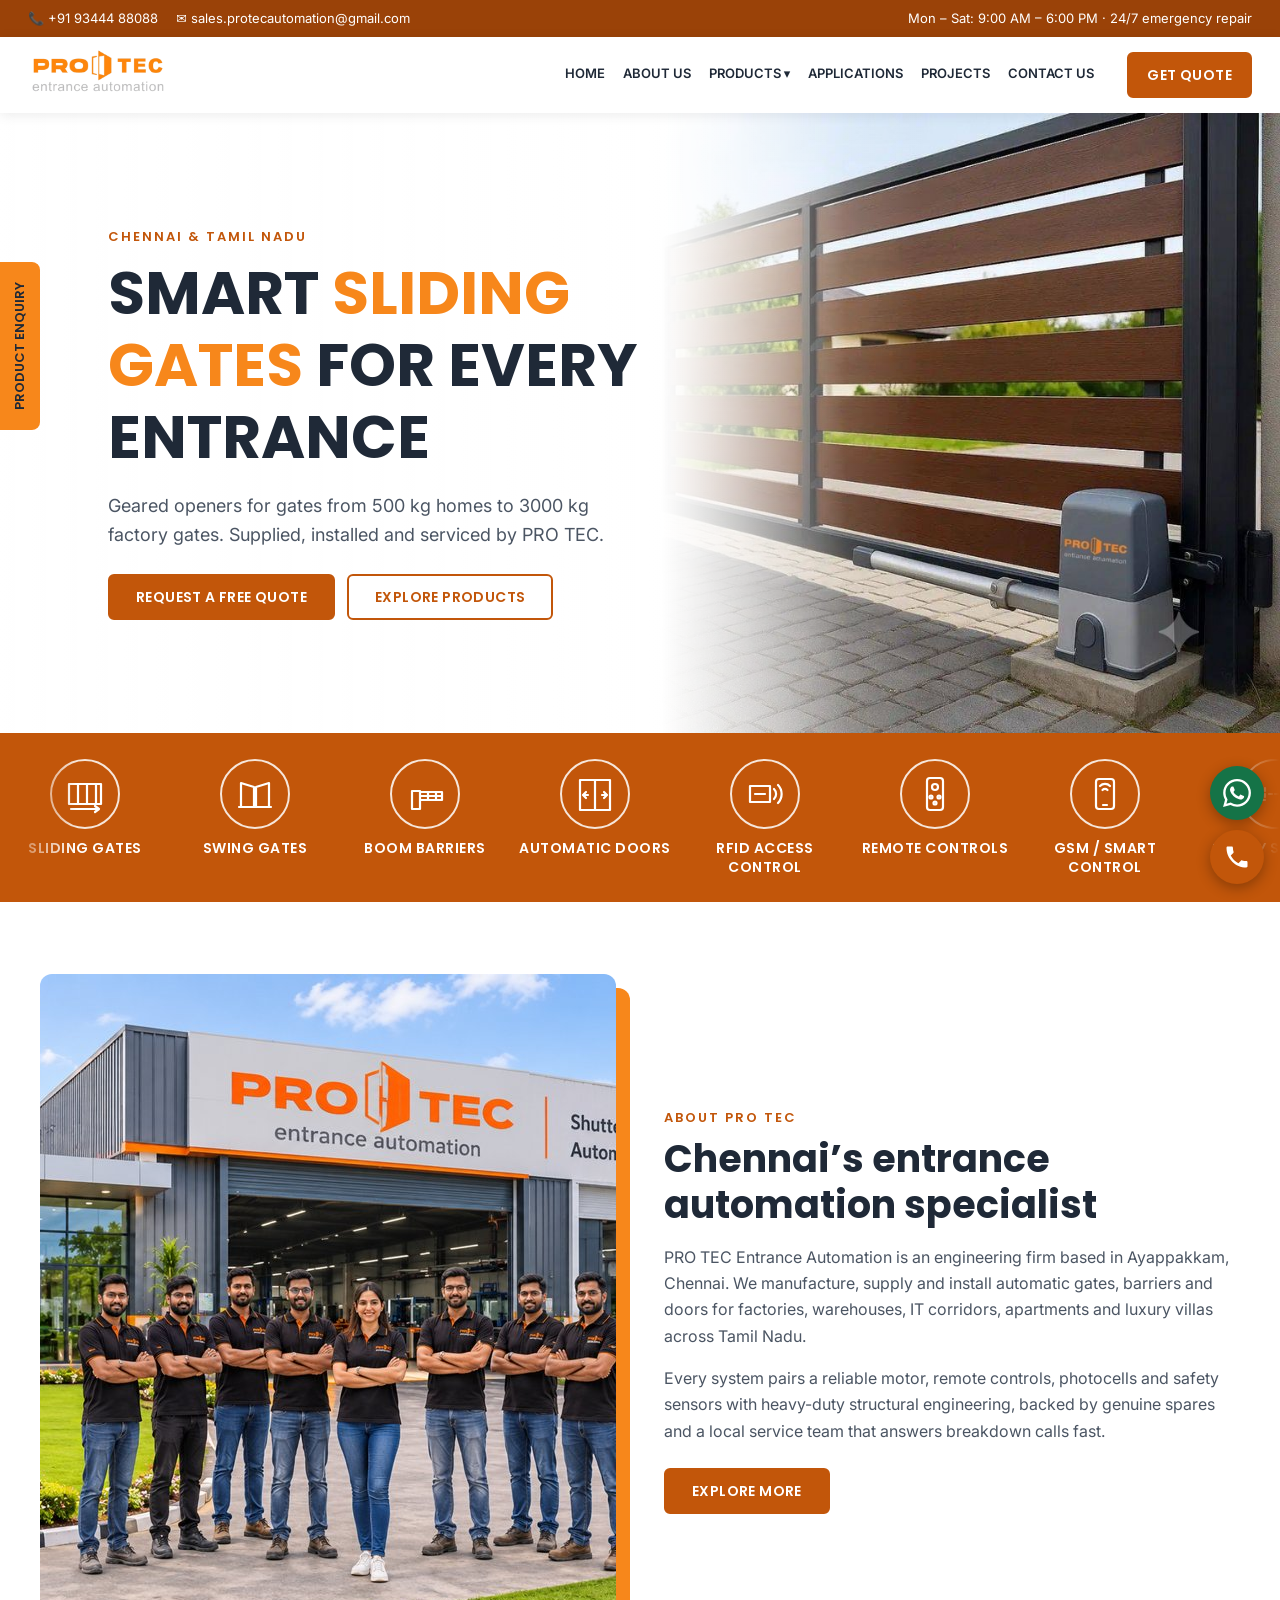
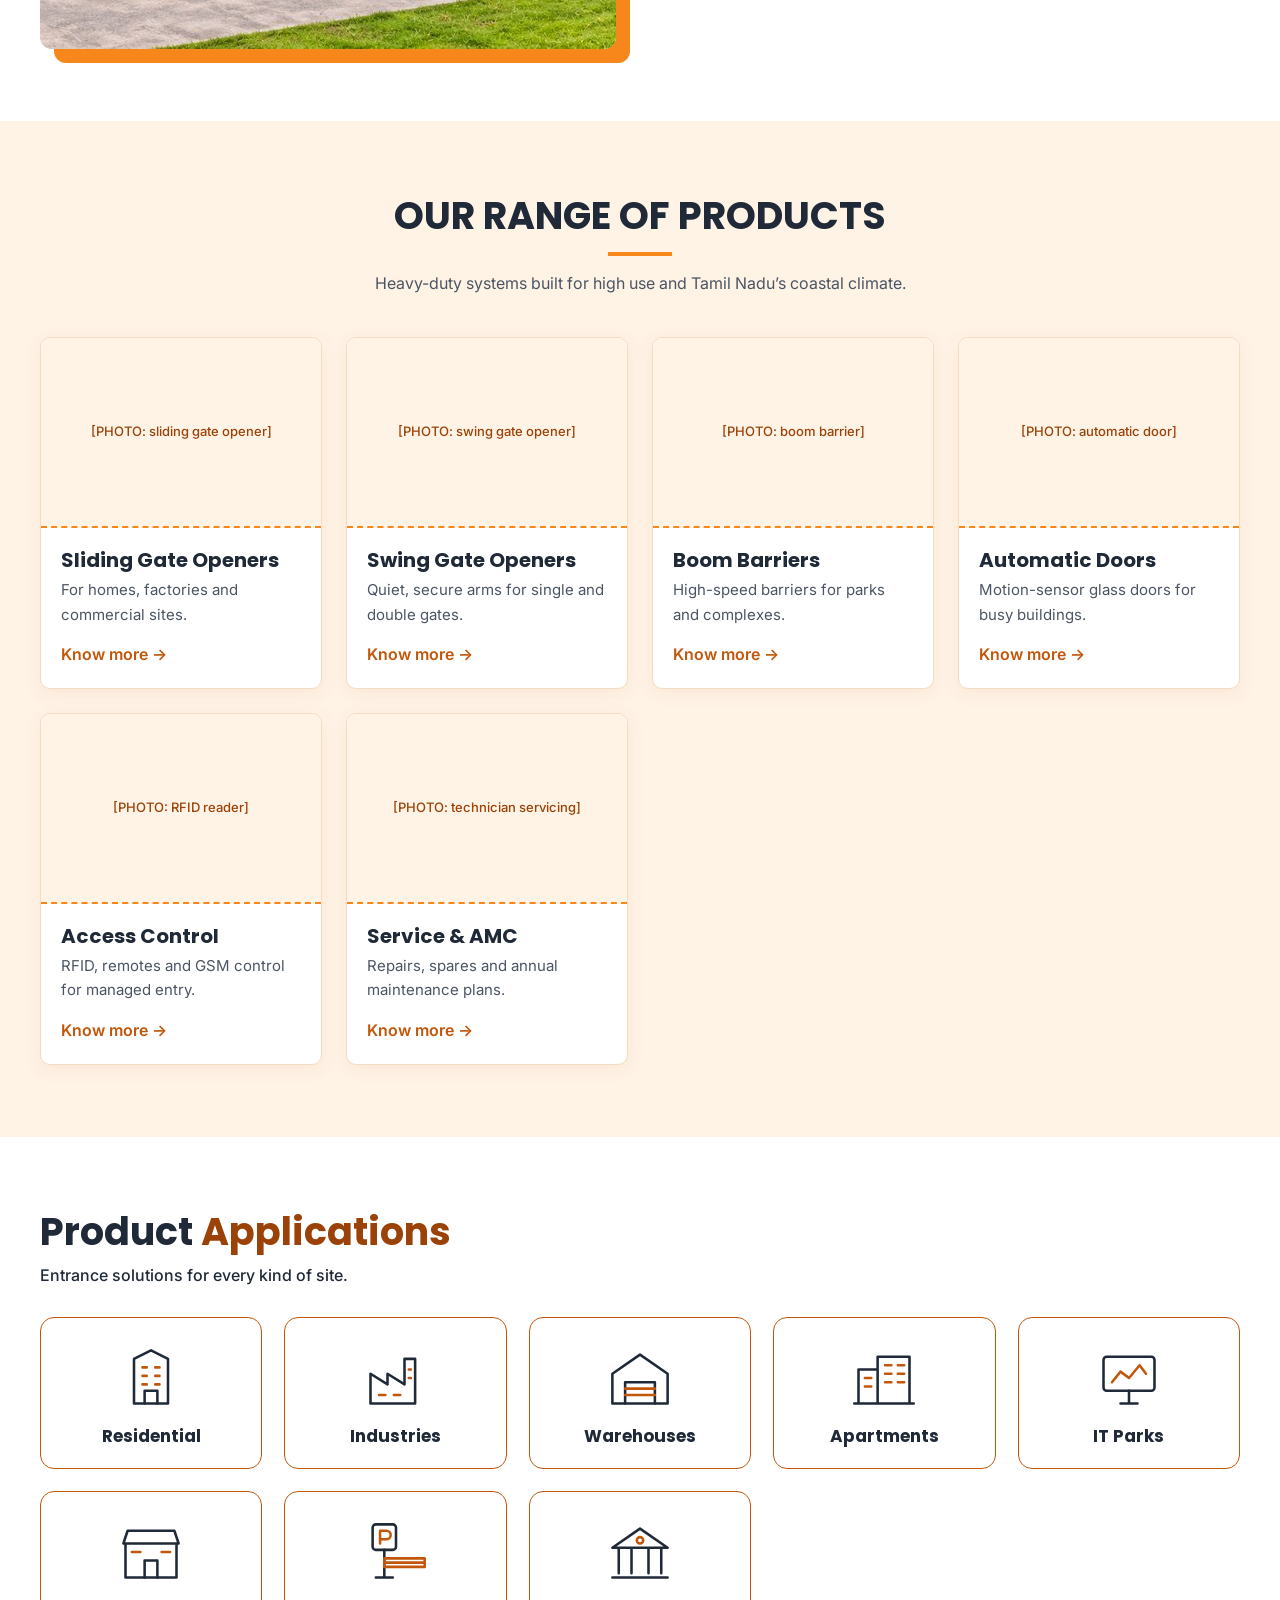
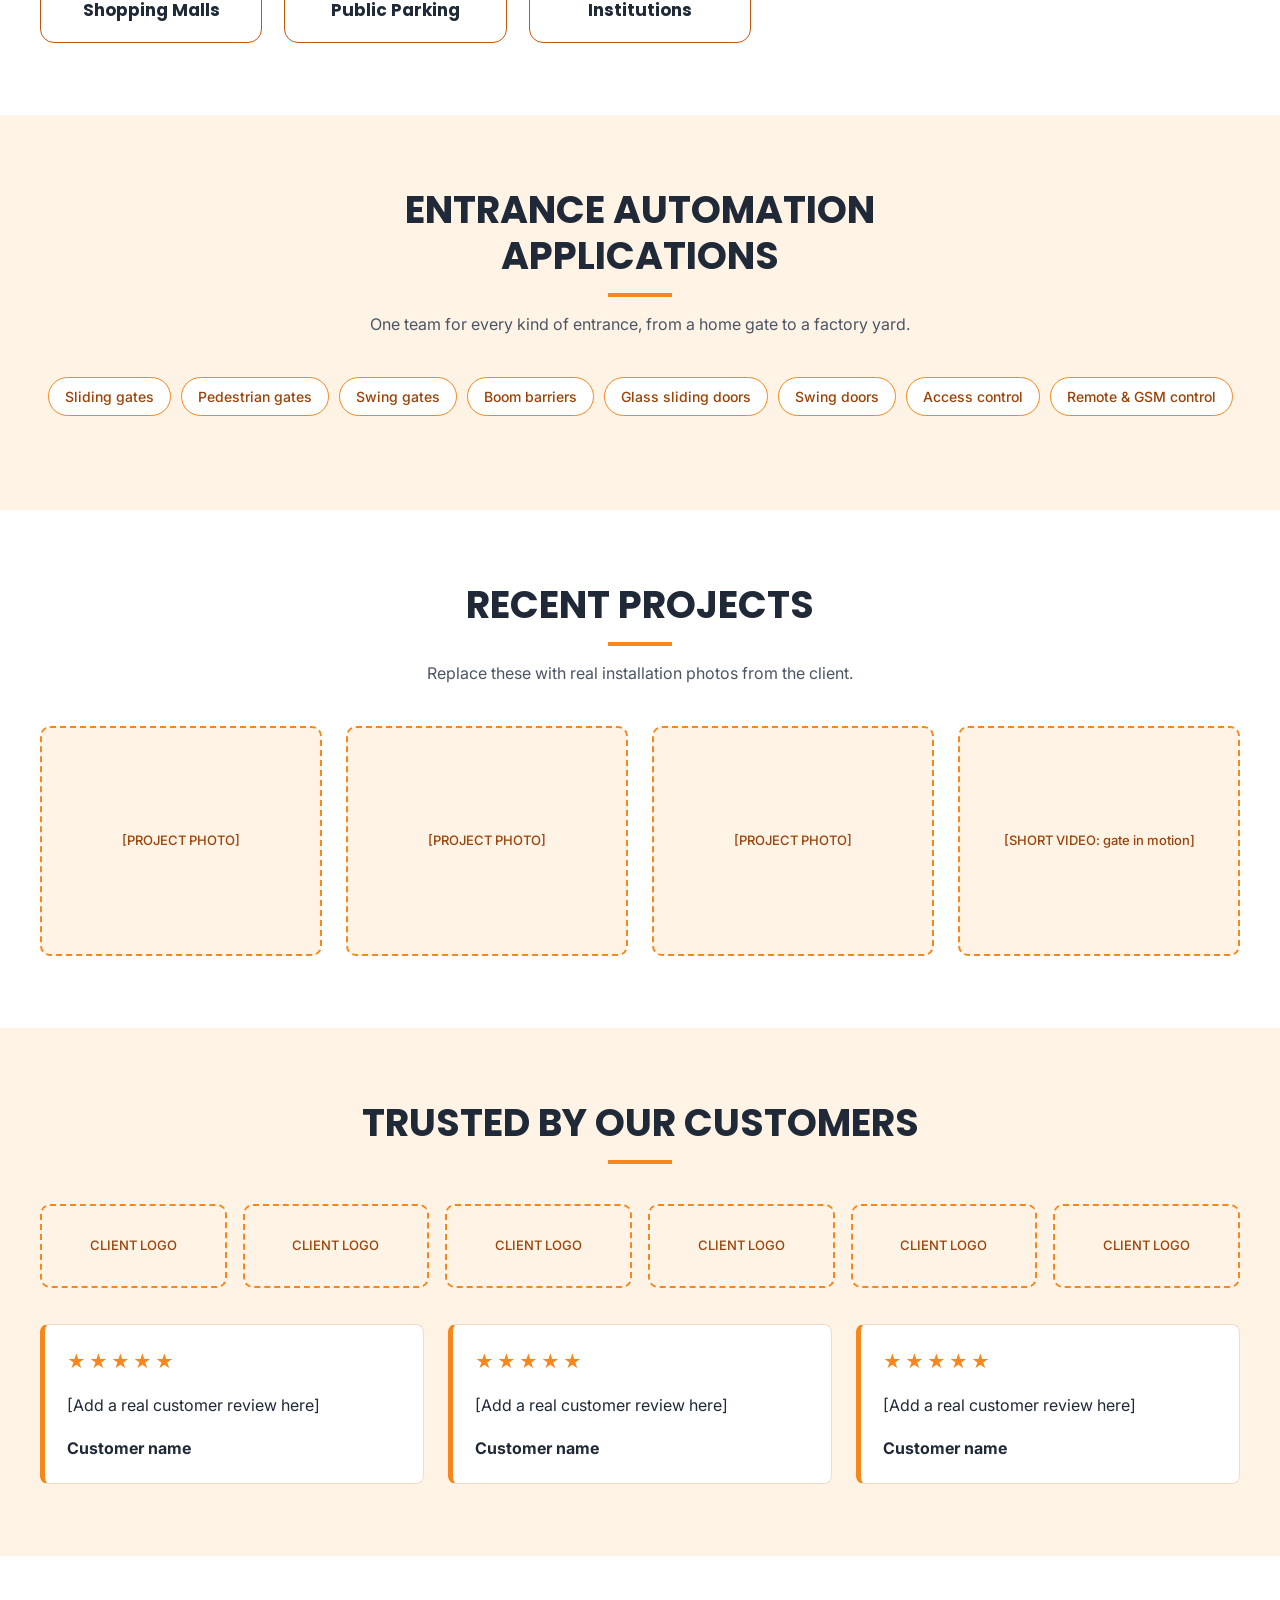
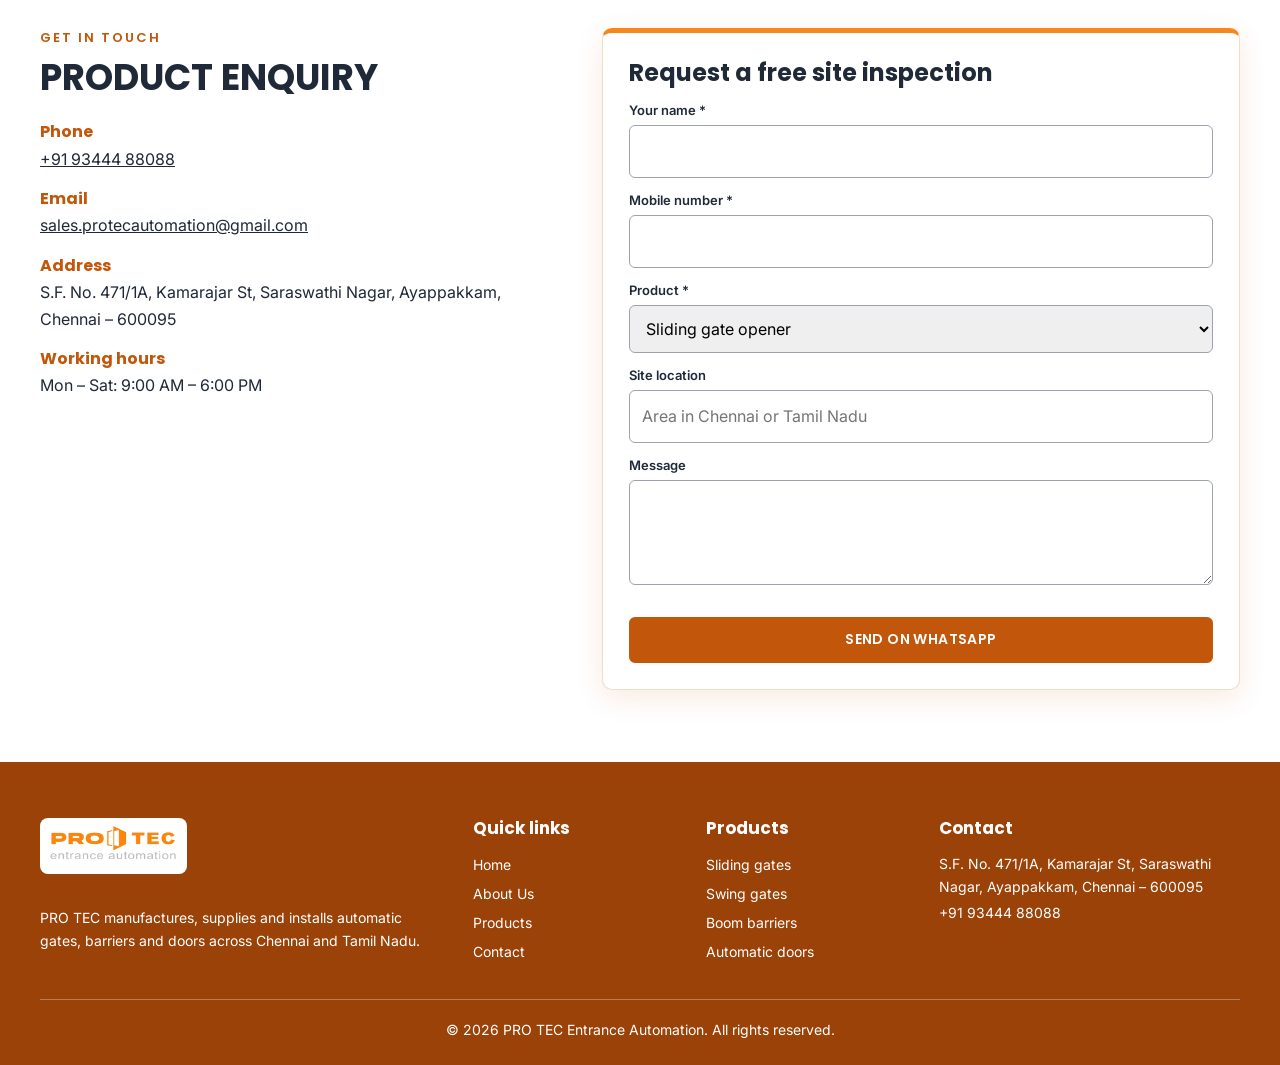
==== index.html @ 7772a026 "Update print statement from 'Hello' to 'Goodbye'" ====
<!doctype html><html lang="en"><head><meta charset="utf-8">
<meta name="viewport" content="width=device-width, initial-scale=1">
<title>Automatic Gates &amp; Boom Barriers in Chennai | PRO TEC</title>
<meta name="description" content="Sliding &amp; swing gates, boom barriers, rolling shutters and high-speed doors in Chennai and Tamil Nadu. Supply, install &amp; service. Call +91 93444 88088.">
<meta name="robots" content="index, follow, max-image-preview:large">
<link rel="canonical" href="https://protecentranceautomation.com/">
<meta name="theme-color" content="#C2560A">
<meta name="geo.region" content="IN-TN"><meta name="geo.placename" content="Chennai">
<meta property="og:type" content="website"><meta property="og:site_name" content="PRO TEC Entrance Automation"><meta property="og:locale" content="en_IN">
<meta property="og:title" content="Automatic Gates &amp; Boom Barriers in Chennai | PRO TEC"><meta property="og:description" content="Sliding &amp; swing gates, boom barriers, rolling shutters and high-speed doors in Chennai and Tamil Nadu. Supply, install &amp; service. Call +91 93444 88088."><meta property="og:url" content="https://protecentranceautomation.com/">
<meta property="og:image" content="https://protecentranceautomation.com/sliding-gate-opener-chennai.jpg"><meta property="og:image:alt" content="PRO TEC automatic sliding gate opener installed on a wooden gate in Chennai">
<meta name="twitter:card" content="summary_large_image"><meta name="twitter:image" content="https://protecentranceautomation.com/sliding-gate-opener-chennai.jpg"><meta name="twitter:title" content="Automatic Gates &amp; Boom Barriers in Chennai | PRO TEC"><meta name="twitter:description" content="Sliding &amp; swing gates, boom barriers, rolling shutters and high-speed doors in Chennai and Tamil Nadu. Supply, install &amp; service. Call +91 93444 88088.">
<script type="application/ld+json">{"@context": "https://schema.org", "@type": "LocalBusiness", "name": "PRO TEC Entrance Automation", "url": "https://protecentranceautomation.com/", "telephone": "+91 93444 88088", "email": "sales.protecautomation@gmail.com", "description": "PRO TEC manufactures, supplies, installs and services automatic gates, boom barriers, rolling shutters, garage doors, high-speed doors and access control systems in Chennai and across Tamil Nadu.", "address": {"@type": "PostalAddress", "streetAddress": "S.F. No. 471/1A, Kamarajar St, Saraswathi Nagar, Ayappakkam", "addressLocality": "Chennai", "addressRegion": "Tamil Nadu", "postalCode": "600095", "addressCountry": "IN"}, "openingHoursSpecification": [{"@type": "OpeningHoursSpecification", "dayOfWeek": ["Monday", "Tuesday", "Wednesday", "Thursday", "Friday", "Saturday"], "opens": "09:00", "closes": "18:00"}], "areaServed": [{"@type": "City", "name": "Chennai"}, {"@type": "State", "name": "Tamil Nadu"}], "hasOfferCatalog": {"@type": "OfferCatalog", "name": "Entrance automation products and services", "itemListElement": [{"@type": "Offer", "itemOffered": {"@type": "Service", "name": "Automatic sliding gate openers"}}, {"@type": "Offer", "itemOffered": {"@type": "Service", "name": "Automatic swing gate openers"}}, {"@type": "Offer", "itemOffered": {"@type": "Service", "name": "Boom barriers"}}, {"@type": "Offer", "itemOffered": {"@type": "Service", "name": "Automatic doors"}}, {"@type": "Offer", "itemOffered": {"@type": "Service", "name": "Garage doors"}}, {"@type": "Offer", "itemOffered": {"@type": "Service", "name": "Aluminium rolling shutters"}}, {"@type": "Offer", "itemOffered": {"@type": "Service", "name": "GI rolling shutters"}}, {"@type": "Offer", "itemOffered": {"@type": "Service", "name": "High-speed doors"}}, {"@type": "Offer", "itemOffered": {"@type": "Service", "name": "RFID access control"}}, {"@type": "Offer", "itemOffered": {"@type": "Service", "name": "Gate repair and annual maintenance (AMC)"}}]}, "image": "https://protecentranceautomation.com/sliding-gate-opener-chennai.jpg", "logo": "https://protecentranceautomation.com/protec-logo.png"}</script>
<link href="https://fonts.googleapis.com/css2?family=Poppins:wght@500;600;700&family=Inter:wght@400;500;600&display=swap" rel="stylesheet">
<style>
:root{--or:#F7871B;--od:#C2560A;--ox:#9A4208;--tint:#FFF3E6;--tx:#1F2937;--mu:#4B5563;--bd:#F1DCC6}
*{box-sizing:border-box}html{scroll-behavior:smooth;scroll-padding-top:84px}
body{margin:0;font-family:Inter,system-ui,sans-serif;color:var(--tx);background:#fff;line-height:1.65}
h1,h2,h3{font-family:Poppins,sans-serif;margin:0;line-height:1.2}
a{color:inherit}.w{max-width:1440px;margin:0 auto;padding:0 40px}
.top{background:var(--ox);color:#fff;font-size:13px}.top .w{display:flex;justify-content:space-between;gap:12px;flex-wrap:wrap;padding-top:8px;padding-bottom:8px}
.top a{text-decoration:none;margin-right:18px}
header{position:sticky;top:0;z-index:40;background:#fff;box-shadow:0 2px 12px rgba(0,0,0,.08)}
.nav{display:flex;align-items:center;justify-content:space-between;height:76px;gap:16px}
.nav img{height:54px;display:block}
.menu{display:flex;align-items:center;gap:6px;font-size:14px;font-weight:600;text-transform:uppercase}
.menu>a,.dd>a{padding:10px 12px;text-decoration:none;display:block;border-bottom:3px solid transparent}
.menu>a:hover,.dd:hover>a{color:var(--od);border-color:var(--or)}
.dd{position:relative}.dd .sub{display:none;position:absolute;left:0;top:100%;background:#fff;min-width:260px;box-shadow:0 12px 30px rgba(0,0,0,.15);border-top:3px solid var(--or);padding:8px 0}
.dd:hover .sub,.dd:focus-within .sub{display:block}
.sub a{display:block;padding:9px 18px;text-decoration:none;font-weight:500;text-transform:none;font-size:14px}.sub a:hover{background:var(--tint);color:var(--od)}
.btn{display:inline-flex;align-items:center;justify-content:center;min-height:46px;padding:0 26px;border-radius:6px;background:var(--od);color:#fff;font:600 14px Poppins,sans-serif;text-decoration:none;border:2px solid var(--od);cursor:pointer;text-transform:uppercase;letter-spacing:.4px}
.btn:hover{background:var(--ox);border-color:var(--ox)}.btn.o{background:#fff;color:var(--od)}.btn.o:hover{background:var(--tint)}
.burger{display:none;background:none;border:2px solid var(--od);border-radius:6px;width:44px;height:44px;font-size:22px;color:var(--od)}
.hero{position:relative;overflow:hidden;perspective:1600px;background:var(--tint)}
.slide{display:none;position:relative;min-height:620px;align-items:center}.slide.on{display:flex}
.bgp{position:absolute;inset:0;background:var(--tint) center/cover no-repeat;display:flex;align-items:center;justify-content:flex-end;padding-right:9%;color:var(--ox);font-size:14px;font-weight:500;text-align:center;border:3px dashed var(--or);border-left:0;border-right:0}
.slide:after{content:"";position:absolute;inset:0;background:linear-gradient(90deg,#fff 0%,rgba(255,255,255,.94) 36%,rgba(255,255,255,0) 72%)}
.slide .w{position:relative;z-index:2;width:100%}.slide .tx{max-width:620px}
.kick{color:var(--od);font:600 13px Poppins;letter-spacing:2px;text-transform:uppercase}
.hero h1,.hero h2.hs{font-size:clamp(34px,5vw,60px);margin:10px 0 16px;text-transform:uppercase}.hero h1 em,.hero h2.hs em{font-style:normal;color:var(--or)}
.hero p{color:var(--mu);font-size:18px;max-width:520px}
.row{display:flex;gap:12px;flex-wrap:wrap;margin-top:24px}
.ph{background:var(--tint);border:2px dashed var(--or);color:var(--ox);display:flex;align-items:center;justify-content:center;text-align:center;padding:14px;font-size:13px;font-weight:500;border-radius:10px}
.slide.on .bgp{animation:flip 1.2s cubic-bezier(.2,.7,.2,1) both;transform-origin:center}
.slide.on .tx{animation:txt .8s .2s ease both}
@keyframes flip{from{opacity:0;transform:rotateY(-70deg) scale(1.08)}to{opacity:1;transform:none}}
@keyframes txt{from{opacity:0;transform:translateX(-40px)}to{opacity:1;transform:none}}
@media(prefers-reduced-motion:reduce){.slide.on .bgp,.slide.on .tx{animation:none}}
.band{background:var(--od);color:#fff}.band .w{display:grid;grid-template-columns:repeat(auto-fit,minmax(170px,1fr));gap:20px;padding-top:30px;padding-bottom:30px;text-align:center}
.band b{display:block;font:700 44px Poppins;line-height:1}.band span{font-size:14px}
.sec{padding:72px 0}.tint{background:var(--tint)}
.head{text-align:center;max-width:680px;margin:0 auto 40px}.head h2{font-size:clamp(28px,4vw,38px);text-transform:uppercase}.head h2:after{content:"";display:block;width:64px;height:4px;background:var(--or);margin:14px auto 0}.head p{color:var(--mu);margin:14px 0 0}
.two{display:grid;grid-template-columns:1fr 1fr;gap:48px;align-items:center}.two h2{font-size:clamp(28px,4vw,38px);margin:8px 0 16px}.two p{color:var(--mu)}
.g{display:grid;grid-template-columns:repeat(auto-fit,minmax(255px,1fr));gap:24px}
.pc{background:#fff;border:1px solid var(--bd);border-radius:10px;overflow:hidden;box-shadow:0 4px 18px rgba(194,86,10,.08);transition:.2s}.pc:hover{transform:translateY(-4px);border-color:var(--or)}
.pc .ph{height:190px;border-radius:0;border:0;border-bottom:2px dashed var(--or)}
.pc div.b{padding:20px}.pc h3{font-size:20px}.pc p{color:var(--mu);margin:6px 0 14px;font-size:15px}.pc a{color:var(--od);font-weight:600;text-decoration:none}
.chips{display:flex;flex-wrap:wrap;gap:10px;justify-content:center;margin-bottom:22px}.chips span{background:#fff;border:1px solid var(--or);color:var(--ox);border-radius:999px;padding:7px 16px;font-size:14px;font-weight:500}
.ap{background:var(--od);color:#fff;border-radius:10px;padding:26px 16px;text-align:center;font:600 17px Poppins}.ap small{display:block;font:400 13px Inter;opacity:.95;margin-top:4px}
.logos{display:grid;grid-template-columns:repeat(auto-fit,minmax(150px,1fr));gap:16px}.logos .ph{height:84px}
.rv{background:#fff;border:1px solid var(--bd);border-left:5px solid var(--or);border-radius:8px;padding:22px}.rv .st{color:var(--or);letter-spacing:3px;font-size:18px}
.contact{display:grid;grid-template-columns:.9fr 1.1fr;gap:40px}
.ci p{margin:0 0 14px}.ci b{display:block;color:var(--od);font-family:Poppins}
form{background:#fff;border:1px solid var(--bd);border-top:5px solid var(--or);border-radius:10px;padding:26px;box-shadow:0 8px 28px rgba(194,86,10,.12)}
label{display:block;font-size:13px;font-weight:600;margin:12px 0 4px}input,select,textarea{width:100%;padding:12px;border:1px solid #9CA3AF;border-radius:6px;font:inherit}
input:focus,select:focus,textarea:focus{outline:3px solid var(--or);outline-offset:0}
footer{background:var(--ox);color:#fff;padding:56px 0 24px;font-size:14px}footer .g{grid-template-columns:2fr 1fr 1fr 1.5fr;gap:32px}footer h3{font-size:17px;margin-bottom:12px}footer a{display:block;text-decoration:none;padding:3px 0}footer a:hover{text-decoration:underline}
.cp{border-top:1px solid rgba(255,255,255,.3);margin-top:32px;padding-top:18px;text-align:center}
.fab{position:fixed;right:16px;bottom:16px;display:flex;flex-direction:column;gap:10px;z-index:50}.fab a{width:54px;height:54px;border-radius:50%;display:flex;align-items:center;justify-content:center;color:#fff;font:700 12px Poppins;text-decoration:none;box-shadow:0 4px 14px rgba(0,0,0,.3)}
.enq{position:fixed;left:0;top:50%;transform:translateY(-50%) rotate(-90deg);transform-origin:left top;background:var(--or);color:#1F2937;font:600 13px Poppins;padding:10px 20px;border-radius:0 0 8px 8px;text-decoration:none;z-index:50;text-transform:uppercase}
header .w,.top .w{max-width:none;padding-left:28px;padding-right:28px}
.nav .menu{margin-left:auto;margin-right:8px}
.burger{margin-left:auto}
.band{overflow:hidden}.mq{padding:26px 0;-webkit-mask-image:linear-gradient(90deg,transparent,#000 6%,#000 94%,transparent);mask-image:linear-gradient(90deg,transparent,#000 6%,#000 94%,transparent)}
.trk{display:flex;width:max-content;animation:mq 32s linear infinite}.mq:hover .trk{animation-play-state:paused}
.grp{display:flex;flex-shrink:0}.it{display:flex;flex-direction:column;align-items:center;gap:10px;width:170px}
.ic{width:70px;height:70px;border:2px solid rgba(255,255,255,.85);border-radius:50%;display:flex;align-items:center;justify-content:center}.ic svg{width:40px;height:40px}
.lb{font:600 13px Poppins;text-transform:uppercase;letter-spacing:.5px;text-align:center;line-height:1.3}
@keyframes mq{to{transform:translateX(-50%)}}
@media(prefers-reduced-motion:reduce){.trk{animation:none;overflow-x:auto}}
.pt{margin-bottom:28px}.pt h2{font-size:clamp(28px,4vw,38px)}.pt h2 span{color:var(--od)}.pt p{color:var(--mu);margin:8px 0 0}
.pa{display:grid;grid-template-columns:repeat(auto-fit,minmax(220px,1fr));gap:22px}
.pcard{border:1.5px solid var(--or);border-radius:14px;background:var(--tint);padding:26px 16px 22px;text-align:center;transition:.2s}.pcard:hover{background:#fff;transform:translateY(-4px);box-shadow:0 10px 24px rgba(194,86,10,.18)}
.pcard svg{width:68px;height:68px;display:block;margin:0 auto 14px}.pcard .a{stroke:var(--or)}.pcard h3{font-size:17px}
#product-applications{background:linear-gradient(rgba(255,255,255,.62),rgba(255,255,255,.62)),url(product-applications-bg.jpg) center/cover fixed no-repeat}
#product-applications .pt h2 span{color:var(--ox)}#product-applications .pt p{color:var(--tx);font-weight:500}
#product-applications .pcard{background:rgba(255,255,255,.22);-webkit-backdrop-filter:blur(3px);backdrop-filter:blur(3px);border-color:var(--od)}
#product-applications .pcard:hover{background:rgba(255,255,255,.7)}#product-applications .pcard .a{stroke:var(--od)}
.bgp.has{background:#fff;border:0;display:block;padding:0}
.pic{position:absolute;top:0;bottom:0;right:0;height:100%;width:auto;aspect-ratio:1/1;object-fit:cover;object-position:center;display:block;background:center/cover no-repeat;-webkit-mask-image:linear-gradient(90deg,transparent,#000 30%);mask-image:linear-gradient(90deg,transparent,#000 30%)}
.abt{width:100%;aspect-ratio:16/10;object-fit:cover;object-position:center;display:block;border-radius:12px;box-shadow:14px 14px 0 var(--or)}
.fab a svg{width:28px;height:28px;fill:#fff;display:block}
.cur-dot,.cur-ring{position:fixed;left:0;top:0;border-radius:50%;pointer-events:none;opacity:0;transition:opacity .2s}
.cur-dot{width:8px;height:8px;margin:-4px 0 0 -4px;background:var(--od);box-shadow:0 0 0 2px #fff;z-index:10000}
.cur-ring{width:32px;height:32px;margin:-16px 0 0 -16px;background:rgba(247,135,27,.42);border:1px solid rgba(255,255,255,.75);z-index:9999;transition:opacity .2s,width .25s,height .25s,margin .25s,background .25s}
.cur-ring.h{width:56px;height:56px;margin:-28px 0 0 -28px;background:rgba(247,135,27,.28)}
.cur-ring.d{width:22px;height:22px;margin:-11px 0 0 -11px;background:rgba(247,135,27,.6)}
.cur-on .cur-dot,.cur-on .cur-ring{opacity:1}
body.cc,body.cc a,body.cc button,body.cc summary,body.cc label{cursor:none}
body.cc input,body.cc textarea,body.cc select{cursor:auto}
@media(hover:none),(pointer:coarse){.cur-dot,.cur-ring{display:none}}
@media(max-width:1280px) and (min-width:901px){.menu{font-size:13px;gap:0}.menu>a,.dd>a{padding:10px 9px}.nav .btn{padding:0 18px}}
.menu a{white-space:nowrap}
@media(max-width:1180px){.burger{display:block}.menu{margin:0!important;display:none;position:absolute;left:0;right:0;top:76px;background:#fff;flex-direction:column;align-items:stretch;padding:8px 20px 16px;box-shadow:0 12px 20px rgba(0,0,0,.12);max-height:75vh;overflow:auto}.menu.open{display:flex}.menu{padding-left:60px!important}.dd .sub{display:block;position:static;box-shadow:none;border:0;padding:0 0 0 12px}}
.arw{position:absolute;top:50%;margin-top:-22px;width:44px;height:44px;border-radius:50%;border:2px solid var(--od);background:rgba(255,255,255,.92);color:var(--od);display:flex;align-items:center;justify-content:center;cursor:pointer;z-index:5;padding:0;opacity:0;transition:opacity .25s,background .2s,color .2s;box-shadow:0 4px 14px rgba(0,0,0,.18)}
.arw.prev{left:48px}.arw.next{right:16px}
.hero:hover .arw,.arw:focus-visible{opacity:1}.arw:hover{background:var(--od);color:#fff}
.slide .w{padding-left:108px}
@media(hover:none){.arw{opacity:.92}}
@media(max-width:900px){.slide .w{padding-left:56px;padding-right:56px}.arw{width:38px;height:38px;margin-top:-19px}.arw.prev{left:8px}.arw.next{right:8px}}
@media(max-width:900px){.burger{display:block}.menu{margin:0!important;display:none;position:absolute;left:0;right:0;top:76px;background:#fff;flex-direction:column;align-items:stretch;padding:8px 20px 16px;box-shadow:0 12px 20px rgba(0,0,0,.12);max-height:75vh;overflow:auto}.menu.open{display:flex}
.dd .sub{display:block;position:static;box-shadow:none;border:0;padding:0 0 0 12px}.two,.contact,footer .g{grid-template-columns:1fr}.slide{min-height:520px}.w{padding:0 20px}.slide:after{background:linear-gradient(180deg,rgba(255,255,255,.6),rgba(255,255,255,.96) 65%)}.bgp{align-items:flex-start;justify-content:center;padding:20px}.nav .btn{display:none}.enq{display:none}}
@media(max-width:900px){#product-applications{background-attachment:scroll}}
@media(max-width:900px){.pic{left:0;width:100%;aspect-ratio:auto;-webkit-mask-image:none;mask-image:none;opacity:.55}}
</style></head><body>
<div class="top"><div class="w"><div><a href="tel:+919344488088">📞 +91 93444 88088</a><a href="mailto:sales.protecautomation@gmail.com">✉ sales.protecautomation@gmail.com</a></div><div>Mon – Sat: 9:00 AM – 6:00 PM · 24/7 emergency repair</div></div></div>
<header><div class="w nav"><a href="#home"><img src="protec-logo.png" alt="PRO TEC entrance automation" width="141" height="54"></a>
<button class="burger" id="bg" aria-label="Open menu">☰</button>
<nav class="menu" id="mn"><a href="#home">Home</a><a href="#about">About Us</a>
<div class="dd"><a href="#products">Products ▾</a><div class="sub"><a href="#products">Sliding Gate Openers</a><a href="#products">Swing Gate Openers</a><a href="#products">Boom Barriers</a><a href="#products">Automatic Doors</a><a href="#products">Access Control</a><a href="#products">Service &amp; AMC</a></div></div>
<a href="#applications">Applications</a><a href="#projects">Projects</a><a href="#contact">Contact Us</a></nav>
<a class="btn" href="#contact">Get Quote</a></div></header>

<section class="hero" id="home">
<div class="slide on"><div class="bgp has"><img class="pic" src="sliding-gate-opener-chennai.jpg" alt="PRO TEC automatic sliding gate opener installed on a wooden gate in Chennai" width="736" height="736" decoding="async" fetchpriority="high"></div><div class="w"><div class="tx"><div class="kick">Chennai &amp; Tamil Nadu</div><h1>Smart <em>sliding gates</em> for every entrance</h1><p>Geared openers for gates from 500 kg homes to 3000 kg factory gates. Supplied, installed and serviced by PRO TEC.</p><div class="row"><a class="btn" href="#contact">Request a free quote</a><a class="btn o" href="#products">Explore products</a></div></div></div></div>
<div class="slide"><div class="bgp has"><img class="pic" src="swing-gate-opener-chennai.jpg" alt="PRO TEC swing gate opener on a villa gate at sunset in Chennai" width="900" height="1125" decoding="async" style="object-position:center 62%"></div><div class="w"><div class="tx"><div class="kick">Villas &amp; Communities</div><h2 class="hs">Elegant <em>swing gates</em> that open quietly</h2><p>Linear arm and underground swing gate openers with remote and smartphone control.</p><div class="row"><a class="btn" href="#contact">Request a free quote</a><a class="btn o" href="#products">Explore products</a></div></div></div></div>
<div class="slide"><div class="bgp has"><img class="pic" src="boom-barrier-chennai.jpg" alt="PRO TEC boom barrier at an office entrance in Chennai" width="900" height="1125" decoding="async" style="object-position:center 62%"></div><div class="w"><div class="tx"><div class="kick">IT Parks &amp; Apartments</div><h2 class="hs">High-speed <em>boom barriers</em> for busy gates</h2><p>Fast, reliable barriers with RFID and ticketing-ready controls for managed vehicle entry.</p><div class="row"><a class="btn" href="#contact">Request a free quote</a><a class="btn o" href="#products">Explore products</a></div></div></div></div>
<div class="slide"><div class="bgp has"><img class="pic" src="garage-door-chennai.jpg" alt="Modern black automatic garage door with glass panels" width="720" height="720" decoding="async"></div><div class="w"><div class="tx"><div class="kick">Homes &amp; Villas</div><h2 class="hs">Stylish <em>garage doors</em> with smooth automation</h2><p>Garage doors that open quietly at the touch of a remote, supplied, installed and serviced by PRO TEC.</p><div class="row"><a class="btn" href="#contact">Request a free quote</a><a class="btn o" href="#products">Explore products</a></div></div></div></div>
<div class="slide"><div class="bgp has"><img class="pic" src="aluminium-rolling-shutter-chennai.jpg" alt="PRO TEC aluminium rolling shutters in black, white and brown finishes" width="900" height="900" decoding="async"></div><div class="w"><div class="tx"><div class="kick">Shops, Homes &amp; Warehouses</div><h2 class="hs">Durable <em>aluminium rolling shutters</em></h2><p>Aluminium shutters that resist corrosion and wear, in a choice of colour finishes, installed and serviced by PRO TEC.</p><div class="row"><a class="btn" href="#contact">Request a free quote</a><a class="btn o" href="#products">Explore products</a></div></div></div></div>
<div class="slide"><div class="bgp has"><img class="pic" src="gi-rolling-shutter-chennai.jpg" alt="PRO TEC GI rolling shutter on a modern shopfront" width="900" height="900" decoding="async"></div><div class="w"><div class="tx"><div class="kick">Shops, Godowns &amp; Factories</div><h2 class="hs">Strong <em>GI rolling shutters</em> for high security</h2><p>Galvanised iron rolling shutters built for daily use and tough protection, installed and serviced by PRO TEC.</p><div class="row"><a class="btn" href="#contact">Request a free quote</a><a class="btn o" href="#products">Explore products</a></div></div></div></div>
<div class="slide"><div class="bgp has"><img class="pic" src="high-speed-door-chennai.jpg" alt="PRO TEC high-speed doors in a factory" width="900" height="900" decoding="async"></div><div class="w"><div class="tx"><div class="kick">Warehouses &amp; Factories</div><h2 class="hs">Fast <em>high-speed doors</em> for busy entrances</h2><p>Rapid-opening doors for places where quick, smooth access matters, such as warehouses, food processing units and cleanrooms, installed and serviced by PRO TEC.</p><div class="row"><a class="btn" href="#contact">Request a free quote</a><a class="btn o" href="#products">Explore products</a></div></div></div></div>
<button class="arw prev" type="button" aria-label="Previous slide"><svg viewBox="0 0 24 24" width="22" height="22" fill="none" stroke="currentColor" stroke-width="3" stroke-linecap="round" stroke-linejoin="round" aria-hidden="true"><path d="M15 5l-7 7 7 7"/></svg></button><button class="arw next" type="button" aria-label="Next slide"><svg viewBox="0 0 24 24" width="22" height="22" fill="none" stroke="currentColor" stroke-width="3" stroke-linecap="round" stroke-linejoin="round" aria-hidden="true"><path d="M9 5l7 7-7 7"/></svg></button></section>

<svg width="0" height="0" style="position:absolute" aria-hidden="true"><symbol id="i-sg" viewBox="0 0 40 40"><path d="M4 10h32v20H4z M13 10v20 M22 10v20 M31 10v20 M6 35h28 M30 32l4 3-4 3"/></symbol><symbol id="i-sw" viewBox="0 0 40 40"><path d="M6 33V9l13 4v20z M34 33V9l-13 4v20z M4 33h32"/></symbol><symbol id="i-bb" viewBox="0 0 40 40"><path d="M7 17h8v18H7z M15 22h22 M15 18h22v8H15z M23 18v8 M31 18v8"/></symbol><symbol id="i-ad" viewBox="0 0 40 40"><path d="M5 6h30v30H5z M20 6v30 M13 21H9 M11 18l-3 3 3 3 M27 21h4 M29 18l3 3-3 3"/></symbol><symbol id="i-ac" viewBox="0 0 40 40"><path d="M5 12h20v16H5z M10 20h10 M29 15a7 7 0 0 1 0 10 M33 11a13 13 0 0 1 0 18"/></symbol><symbol id="i-rc" viewBox="0 0 40 40"><rect x="12" y="4" width="16" height="32" rx="3"/><circle cx="20" cy="13" r="3"/><circle cx="16" cy="23" r="1.5"/><circle cx="24" cy="23" r="1.5"/><circle cx="20" cy="29" r="1.5"/></symbol><symbol id="i-gs" viewBox="0 0 40 40"><rect x="11" y="5" width="18" height="30" rx="3"/><path d="M18 31h4 M15 12a7 7 0 0 1 10 0 M17.5 16a3.5 3.5 0 0 1 5 0"/></symbol><symbol id="i-ph" viewBox="0 0 40 40"><path d="M4 14h6v12H4z M30 14h6v12h-6z M14 20h12" stroke-dasharray="3 3"/></symbol><symbol id="i-sv" viewBox="0 0 40 40"><path d="M28 7a7 7 0 0 0-8 9L7 29l4 4 13-13a7 7 0 0 0 9-8l-5 4-4-1-1-4z"/></symbol></svg><section class="band" aria-label="Our product range"><div class="mq"><div class="trk"><div class="grp"><div class="it"><span class="ic"><svg viewBox="0 0 40 40" fill="none" stroke="#fff" stroke-width="2.2" stroke-linecap="round" stroke-linejoin="round"><use href="#i-sg"/></svg></span><span class="lb">Sliding Gates</span></div><div class="it"><span class="ic"><svg viewBox="0 0 40 40" fill="none" stroke="#fff" stroke-width="2.2" stroke-linecap="round" stroke-linejoin="round"><use href="#i-sw"/></svg></span><span class="lb">Swing Gates</span></div><div class="it"><span class="ic"><svg viewBox="0 0 40 40" fill="none" stroke="#fff" stroke-width="2.2" stroke-linecap="round" stroke-linejoin="round"><use href="#i-bb"/></svg></span><span class="lb">Boom Barriers</span></div><div class="it"><span class="ic"><svg viewBox="0 0 40 40" fill="none" stroke="#fff" stroke-width="2.2" stroke-linecap="round" stroke-linejoin="round"><use href="#i-ad"/></svg></span><span class="lb">Automatic Doors</span></div><div class="it"><span class="ic"><svg viewBox="0 0 40 40" fill="none" stroke="#fff" stroke-width="2.2" stroke-linecap="round" stroke-linejoin="round"><use href="#i-ac"/></svg></span><span class="lb">RFID Access Control</span></div><div class="it"><span class="ic"><svg viewBox="0 0 40 40" fill="none" stroke="#fff" stroke-width="2.2" stroke-linecap="round" stroke-linejoin="round"><use href="#i-rc"/></svg></span><span class="lb">Remote Controls</span></div><div class="it"><span class="ic"><svg viewBox="0 0 40 40" fill="none" stroke="#fff" stroke-width="2.2" stroke-linecap="round" stroke-linejoin="round"><use href="#i-gs"/></svg></span><span class="lb">GSM / Smart Control</span></div><div class="it"><span class="ic"><svg viewBox="0 0 40 40" fill="none" stroke="#fff" stroke-width="2.2" stroke-linecap="round" stroke-linejoin="round"><use href="#i-ph"/></svg></span><span class="lb">Safety Sensors</span></div><div class="it"><span class="ic"><svg viewBox="0 0 40 40" fill="none" stroke="#fff" stroke-width="2.2" stroke-linecap="round" stroke-linejoin="round"><use href="#i-sv"/></svg></span><span class="lb">Service &amp; AMC</span></div></div><div class="grp" aria-hidden="true"><div class="it"><span class="ic"><svg viewBox="0 0 40 40" fill="none" stroke="#fff" stroke-width="2.2" stroke-linecap="round" stroke-linejoin="round"><use href="#i-sg"/></svg></span><span class="lb">Sliding Gates</span></div><div class="it"><span class="ic"><svg viewBox="0 0 40 40" fill="none" stroke="#fff" stroke-width="2.2" stroke-linecap="round" stroke-linejoin="round"><use href="#i-sw"/></svg></span><span class="lb">Swing Gates</span></div><div class="it"><span class="ic"><svg viewBox="0 0 40 40" fill="none" stroke="#fff" stroke-width="2.2" stroke-linecap="round" stroke-linejoin="round"><use href="#i-bb"/></svg></span><span class="lb">Boom Barriers</span></div><div class="it"><span class="ic"><svg viewBox="0 0 40 40" fill="none" stroke="#fff" stroke-width="2.2" stroke-linecap="round" stroke-linejoin="round"><use href="#i-ad"/></svg></span><span class="lb">Automatic Doors</span></div><div class="it"><span class="ic"><svg viewBox="0 0 40 40" fill="none" stroke="#fff" stroke-width="2.2" stroke-linecap="round" stroke-linejoin="round"><use href="#i-ac"/></svg></span><span class="lb">RFID Access Control</span></div><div class="it"><span class="ic"><svg viewBox="0 0 40 40" fill="none" stroke="#fff" stroke-width="2.2" stroke-linecap="round" stroke-linejoin="round"><use href="#i-rc"/></svg></span><span class="lb">Remote Controls</span></div><div class="it"><span class="ic"><svg viewBox="0 0 40 40" fill="none" stroke="#fff" stroke-width="2.2" stroke-linecap="round" stroke-linejoin="round"><use href="#i-gs"/></svg></span><span class="lb">GSM / Smart Control</span></div><div class="it"><span class="ic"><svg viewBox="0 0 40 40" fill="none" stroke="#fff" stroke-width="2.2" stroke-linecap="round" stroke-linejoin="round"><use href="#i-ph"/></svg></span><span class="lb">Safety Sensors</span></div><div class="it"><span class="ic"><svg viewBox="0 0 40 40" fill="none" stroke="#fff" stroke-width="2.2" stroke-linecap="round" stroke-linejoin="round"><use href="#i-sv"/></svg></span><span class="lb">Service &amp; AMC</span></div></div></div></div></section>

<section class="sec" id="about"><div class="w two"><img class="abt" loading="lazy" decoding="async" width="1200" height="675" src="pro-tec-team-chennai.jpg" alt="The PRO TEC team in front of the workshop in Chennai">
<div><div class="kick">About PRO TEC</div><h2>Chennai’s entrance automation specialist</h2>
<p>PRO TEC Entrance Automation is an engineering firm based in Ayappakkam, Chennai. We manufacture, supply and install automatic gates, barriers and doors for factories, warehouses, IT corridors, apartments and luxury villas across Tamil Nadu.</p>
<p>Every system pairs a reliable motor, remote controls, photocells and safety sensors with heavy-duty structural engineering, backed by genuine spares and a local service team that answers breakdown calls fast.</p>
<div class="row"><a class="btn" href="#contact">Explore more</a></div></div></div></section>

<section class="sec tint" id="products"><div class="w"><div class="head"><h2>Our range of products</h2><p>Heavy-duty systems built for high use and Tamil Nadu’s coastal climate.</p></div><div class="g">
<div class="pc"><div class="ph">[PHOTO: sliding gate opener]</div><div class="b"><h3>Sliding Gate Openers</h3><p>For homes, factories and commercial sites.</p><a href="#contact">Know more →</a></div></div>
<div class="pc"><div class="ph">[PHOTO: swing gate opener]</div><div class="b"><h3>Swing Gate Openers</h3><p>Quiet, secure arms for single and double gates.</p><a href="#contact">Know more →</a></div></div>
<div class="pc"><div class="ph">[PHOTO: boom barrier]</div><div class="b"><h3>Boom Barriers</h3><p>High-speed barriers for parks and complexes.</p><a href="#contact">Know more →</a></div></div>
<div class="pc"><div class="ph">[PHOTO: automatic door]</div><div class="b"><h3>Automatic Doors</h3><p>Motion-sensor glass doors for busy buildings.</p><a href="#contact">Know more →</a></div></div>
<div class="pc"><div class="ph">[PHOTO: RFID reader]</div><div class="b"><h3>Access Control</h3><p>RFID, remotes and GSM control for managed entry.</p><a href="#contact">Know more →</a></div></div>
<div class="pc"><div class="ph">[PHOTO: technician servicing]</div><div class="b"><h3>Service &amp; AMC</h3><p>Repairs, spares and annual maintenance plans.</p><a href="#contact">Know more →</a></div></div></div></div></section>

<section class="sec" id="product-applications"><div class="w"><div class="pt"><h2>Product <span>Applications</span></h2><p>Entrance solutions for every kind of site.</p></div><div class="pa"><div class="pcard"><svg viewBox="0 0 64 64" fill="none" stroke="#1F2937" stroke-width="2.4" stroke-linecap="round" stroke-linejoin="round" aria-hidden="true"><path d="M16 56V14l16-8 16 8v42z"/><path d="M26 56V44h12v12"/><path class="a" d="M24 22h4M36 22h4M24 30h4M36 30h4M24 38h4M36 38h4"/></svg><h3>Residential</h3></div><div class="pcard"><svg viewBox="0 0 64 64" fill="none" stroke="#1F2937" stroke-width="2.4" stroke-linecap="round" stroke-linejoin="round" aria-hidden="true"><path d="M8 56V28l16 10V28l16 10V14h10v42z"/><path class="a" d="M16 48h6M30 48h6M44 24h2M44 32h2"/></svg><h3>Industries</h3></div><div class="pcard"><svg viewBox="0 0 64 64" fill="none" stroke="#1F2937" stroke-width="2.4" stroke-linecap="round" stroke-linejoin="round" aria-hidden="true"><path d="M6 28L32 10l26 18v28H6z"/><path d="M18 56V36h28v20"/><path class="a" d="M18 42h28M18 48h28"/></svg><h3>Warehouses</h3></div><div class="pcard"><svg viewBox="0 0 64 64" fill="none" stroke="#1F2937" stroke-width="2.4" stroke-linecap="round" stroke-linejoin="round" aria-hidden="true"><path d="M8 56V24h18v32M26 56V12h30v44M4 56h56"/><path class="a" d="M14 32h6M14 40h6M33 20h6M45 20h6M33 28h6M45 28h6M33 36h6M45 36h6"/></svg><h3>Apartments</h3></div><div class="pcard"><svg viewBox="0 0 64 64" fill="none" stroke="#1F2937" stroke-width="2.4" stroke-linecap="round" stroke-linejoin="round" aria-hidden="true"><rect x="8" y="12" width="48" height="32" rx="3"/><path d="M24 56h16M32 44v12"/><path class="a" d="M16 36l8-10 8 6 10-12 6 8"/></svg><h3>IT Parks</h3></div><div class="pcard"><svg viewBox="0 0 64 64" fill="none" stroke="#1F2937" stroke-width="2.4" stroke-linecap="round" stroke-linejoin="round" aria-hidden="true"><path d="M8 24h48v32H8zM6 24l4-12h44l4 12"/><path d="M26 56V40h12v16"/><path class="a" d="M14 32h8M42 32h8"/></svg><h3>Shopping Malls</h3></div><div class="pcard"><svg viewBox="0 0 64 64" fill="none" stroke="#1F2937" stroke-width="2.4" stroke-linecap="round" stroke-linejoin="round" aria-hidden="true"><rect x="10" y="6" width="22" height="24" rx="3"/><path d="M21 30v26M13 56h16"/><path class="a" d="M17 24V12h6a4 4 0 0 1 0 8h-6M21 42h38M21 38h38v8H21z"/></svg><h3>Public Parking</h3></div><div class="pcard"><svg viewBox="0 0 64 64" fill="none" stroke="#1F2937" stroke-width="2.4" stroke-linecap="round" stroke-linejoin="round" aria-hidden="true"><path d="M6 28L32 10l26 18zM12 28v24M24 28v24M40 28v24M52 28v24M6 56h52"/><circle class="a" cx="32" cy="21" r="3"/></svg><h3>Institutions</h3></div></div></div></section>

<section class="sec tint" id="applications"><div class="w"><div class="head"><h2>Entrance automation applications</h2><p>One team for every kind of entrance, from a home gate to a factory yard.</p></div>
<div class="chips"><span>Sliding gates</span><span>Pedestrian gates</span><span>Swing gates</span><span>Boom barriers</span><span>Glass sliding doors</span><span>Swing doors</span><span>Access control</span><span>Remote &amp; GSM control</span></div>
</div></section>

<section class="sec" id="projects"><div class="w"><div class="head"><h2>Recent projects</h2><p>Replace these with real installation photos from the client.</p></div>
<div class="g"><div class="ph" style="height:230px">[PROJECT PHOTO]</div><div class="ph" style="height:230px">[PROJECT PHOTO]</div><div class="ph" style="height:230px">[PROJECT PHOTO]</div><div class="ph" style="height:230px">[SHORT VIDEO: gate in motion]</div></div></div></section>

<section class="sec tint"><div class="w"><div class="head"><h2>Trusted by our customers</h2></div>
<div class="logos"><div class="ph">CLIENT LOGO</div><div class="ph">CLIENT LOGO</div><div class="ph">CLIENT LOGO</div><div class="ph">CLIENT LOGO</div><div class="ph">CLIENT LOGO</div><div class="ph">CLIENT LOGO</div></div>
<div class="g" style="margin-top:36px"><div class="rv"><div class="st">★★★★★</div><p>[Add a real customer review here]</p><b>Customer name</b></div><div class="rv"><div class="st">★★★★★</div><p>[Add a real customer review here]</p><b>Customer name</b></div><div class="rv"><div class="st">★★★★★</div><p>[Add a real customer review here]</p><b>Customer name</b></div></div></div></section>

<section class="sec" id="contact"><div class="w contact"><div class="ci"><div class="kick">Get in touch</div><h2 style="font-size:36px;margin:8px 0 20px;text-transform:uppercase">Product enquiry</h2>
<p><b>Phone</b><a href="tel:+919344488088">+91 93444 88088</a></p><p><b>Email</b><a href="mailto:sales.protecautomation@gmail.com">sales.protecautomation@gmail.com</a></p><p><b>Address</b>S.F. No. 471/1A, Kamarajar St, Saraswathi Nagar, Ayappakkam, Chennai – 600095</p><p><b>Working hours</b>Mon – Sat: 9:00 AM – 6:00 PM</p></div>
<form id="f"><h3 style="font-size:24px">Request a free site inspection</h3>
<label for="n">Your name *</label><input id="n" required autocomplete="name">
<label for="m">Mobile number *</label><input id="m" type="tel" required autocomplete="tel">
<label for="p">Product *</label><select id="p"><option>Sliding gate opener</option><option>Swing gate opener</option><option>Boom barrier</option><option>Automatic door</option><option>Access control</option><option>Repair / AMC</option></select>
<label for="l">Site location</label><input id="l" placeholder="Area in Chennai or Tamil Nadu">
<label for="t">Message</label><textarea id="t" rows="3"></textarea>
<div class="row"><button class="btn" type="submit" style="width:100%">Send on WhatsApp</button></div></form></div></section>

<footer><div class="w"><div class="g"><div><img src="protec-logo.png" alt="PRO TEC" width="147" height="56" loading="lazy" style="height:56px;background:#fff;border-radius:8px;padding:6px;margin-bottom:12px"><p>PRO TEC manufactures, supplies and installs automatic gates, barriers and doors across Chennai and Tamil Nadu.</p></div>
<div><h3>Quick links</h3><a href="#home">Home</a><a href="#about">About Us</a><a href="#products">Products</a><a href="#contact">Contact</a></div>
<div><h3>Products</h3><a href="#products">Sliding gates</a><a href="#products">Swing gates</a><a href="#products">Boom barriers</a><a href="#products">Automatic doors</a></div>
<div><h3>Contact</h3><p>S.F. No. 471/1A, Kamarajar St, Saraswathi Nagar, Ayappakkam, Chennai – 600095<br><a href="tel:+919344488088">+91 93444 88088</a></p></div></div>
<div class="cp">© 2026 PRO TEC Entrance Automation. All rights reserved.</div></div></footer>
<a class="enq" href="#contact">Product enquiry</a>
<div class="fab"><a href="https://wa.me/919344488088" style="background:#157347" aria-label="WhatsApp PRO TEC"><svg viewBox="0 0 24 24" aria-hidden="true"><path d="M17.472 14.382c-.297-.149-1.758-.867-2.03-.967-.273-.099-.471-.148-.67.15-.197.297-.767.966-.94 1.164-.173.199-.347.223-.644.075-.297-.15-1.255-.463-2.39-1.475-.883-.788-1.48-1.761-1.653-2.059-.173-.297-.018-.458.13-.606.134-.133.298-.347.446-.52.149-.174.198-.298.298-.497.099-.198.05-.371-.025-.52-.075-.149-.669-1.612-.916-2.207-.242-.579-.487-.5-.669-.51-.173-.008-.371-.01-.57-.01-.198 0-.52.074-.792.372-.272.297-1.04 1.016-1.04 2.479 0 1.462 1.065 2.875 1.213 3.074.149.198 2.096 3.2 5.077 4.487.709.306 1.262.489 1.694.625.712.227 1.36.195 1.871.118.571-.085 1.758-.719 2.006-1.413.248-.694.248-1.289.173-1.413-.074-.124-.272-.198-.57-.347m-5.421 7.403h-.004a9.87 9.87 0 01-5.031-1.378l-.361-.214-3.741.982.998-3.648-.235-.374a9.86 9.86 0 01-1.51-5.26c.001-5.45 4.436-9.884 9.888-9.884 2.64 0 5.122 1.03 6.988 2.898a9.825 9.825 0 012.893 6.994c-.003 5.45-4.437 9.884-9.885 9.884m8.413-18.297A11.815 11.815 0 0012.05 0C5.495 0 .16 5.335.157 11.892c0 2.096.547 4.142 1.588 5.945L.057 24l6.305-1.654a11.882 11.882 0 005.683 1.448h.005c6.554 0 11.89-5.335 11.893-11.893a11.821 11.821 0 00-3.48-8.413Z"/></svg></a><a href="tel:+919344488088" style="background:var(--od)" aria-label="Call PRO TEC"><svg viewBox="0 0 24 24" aria-hidden="true"><path d="M6.62 10.79c1.44 2.83 3.76 5.14 6.59 6.59l2.2-2.2c.27-.27.67-.36 1.02-.24 1.12.37 2.33.57 3.57.57.55 0 1 .45 1 1V20c0 .55-.45 1-1 1-9.39 0-17-7.61-17-17 0-.55.45-1 1-1h3.5c.55 0 1 .45 1 1 0 1.25.2 2.45.57 3.57.11.35.03.74-.25 1.02l-2.2 2.2z"/></svg></a></div>
<script>
var s=document.querySelectorAll('.slide'),i=0,tm;
function go(n){s[i].classList.remove('on');i=(n+s.length)%s.length;s[i].classList.add('on')}
function run(){clearInterval(tm);tm=setInterval(function(){go(i+1)},4500)}
run();
document.querySelector('.arw.prev').addEventListener('click',function(){go(i-1);run()});
document.querySelector('.arw.next').addEventListener('click',function(){go(i+1);run()});
var mn=document.getElementById('mn');document.getElementById('bg').onclick=function(){mn.classList.toggle('open')};
mn.querySelectorAll('a').forEach(function(a){a.onclick=function(){mn.classList.remove('open')}});
document.getElementById('f').addEventListener('submit',function(e){e.preventDefault();var v=function(x){return document.getElementById(x).value.trim()};
var t='Hi PRO TEC, I would like a free site inspection.\nName: '+v('n')+'\nMobile: '+v('m')+'\nProduct: '+v('p')+(v('l')?'\nLocation: '+v('l'):'')+(v('t')?'\nMessage: '+v('t'):'');
window.open('https://wa.me/919344488088?text='+encodeURIComponent(t),'_blank','noopener')});

(function(){
if(!window.matchMedia('(hover:hover) and (pointer:fine)').matches)return;
var dot=document.createElement('div'),ring=document.createElement('div');dot.className='cur-dot';ring.className='cur-ring';
document.body.appendChild(ring);document.body.appendChild(dot);
var mx=0,my=0,rx=0,ry=0,on=false,calm=window.matchMedia('(prefers-reduced-motion:reduce)').matches;
document.addEventListener('mousemove',function(e){mx=e.clientX;my=e.clientY;
 if(!on){on=true;rx=mx;ry=my;document.body.classList.add('cc','cur-on')}
 dot.style.transform='translate3d('+mx+'px,'+my+'px,0)';
 ring.classList.toggle('h',!!e.target.closest('a,button,summary,label,.pcard,.pc,input,select,textarea'));});
document.addEventListener('mousedown',function(){ring.classList.add('d')});
document.addEventListener('mouseup',function(){ring.classList.remove('d')});
document.documentElement.addEventListener('mouseleave',function(){document.body.classList.remove('cur-on')});
document.documentElement.addEventListener('mouseenter',function(){if(on)document.body.classList.add('cur-on')});
(function loop(){rx+=(mx-rx)*(calm?1:.18);ry+=(my-ry)*(calm?1:.18);ring.style.transform='translate3d('+rx+'px,'+ry+'px,0)';requestAnimationFrame(loop)})();
})();


</script></body></html>
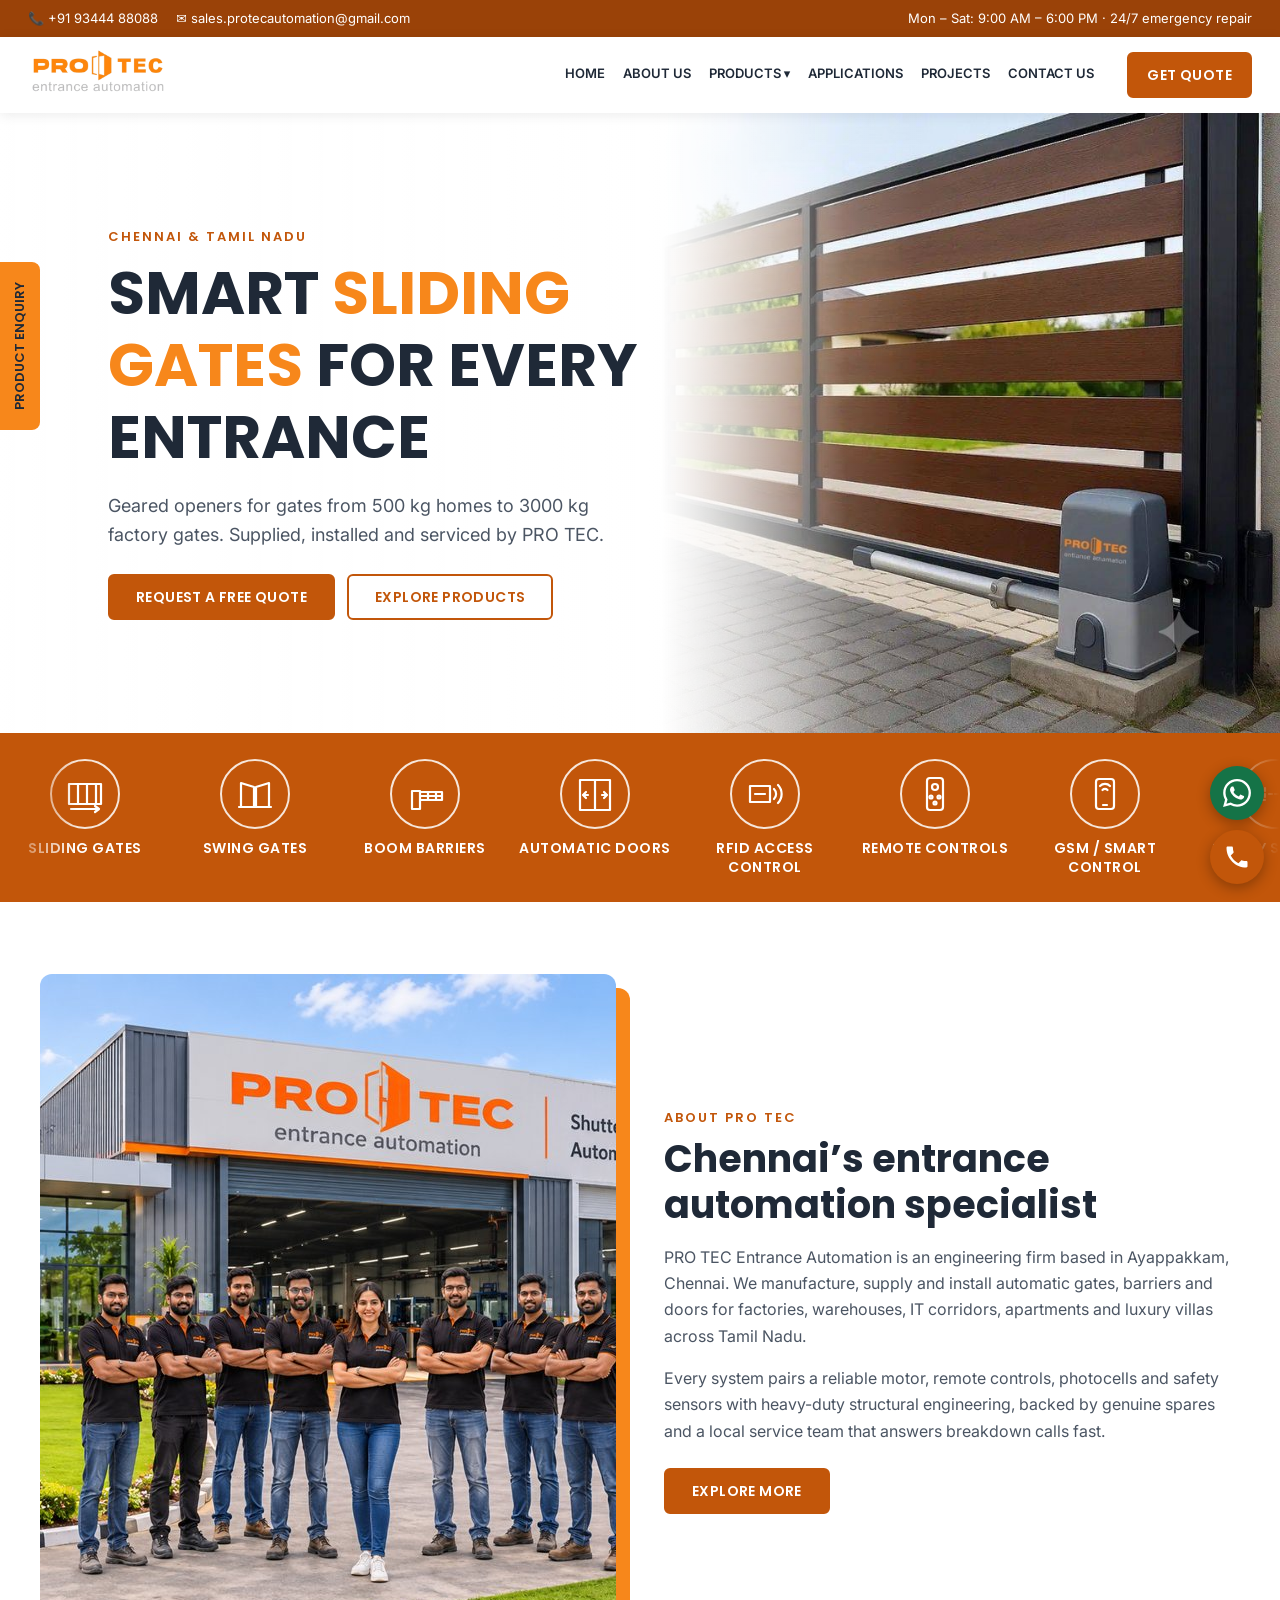
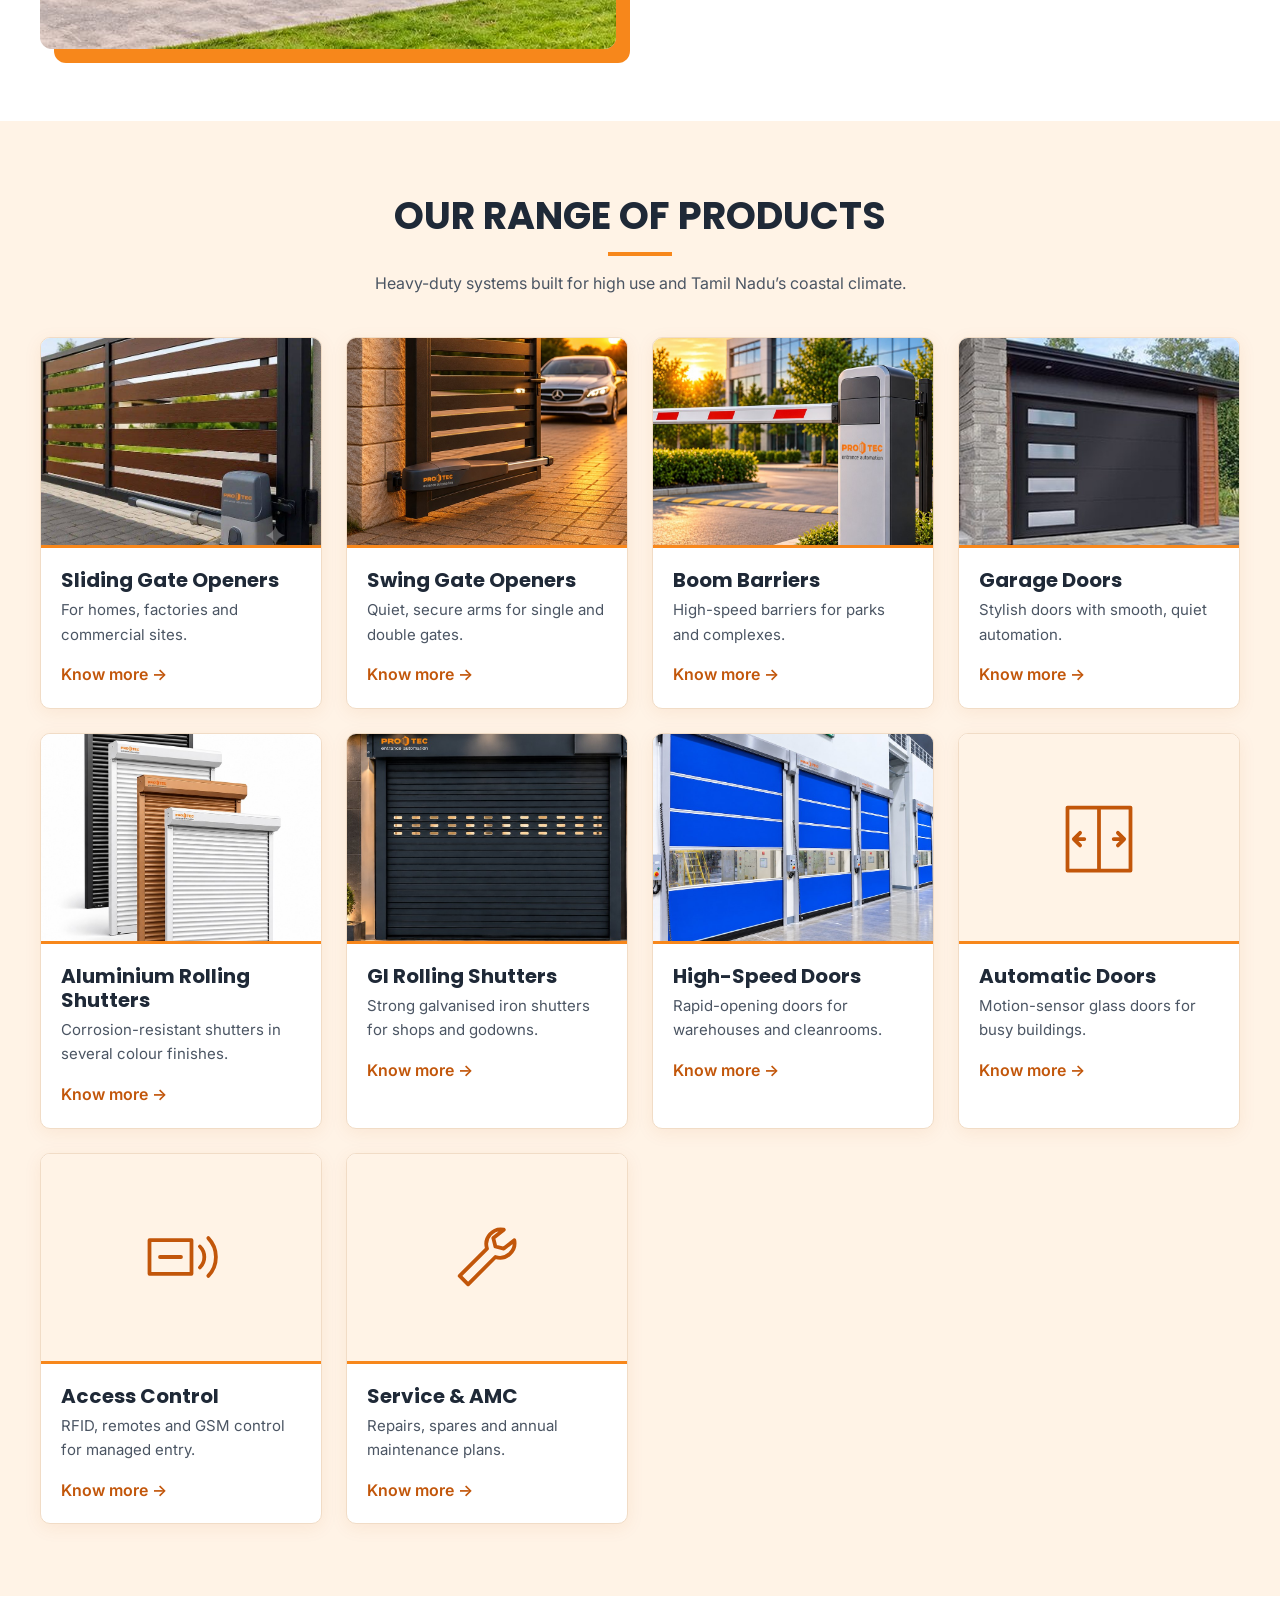
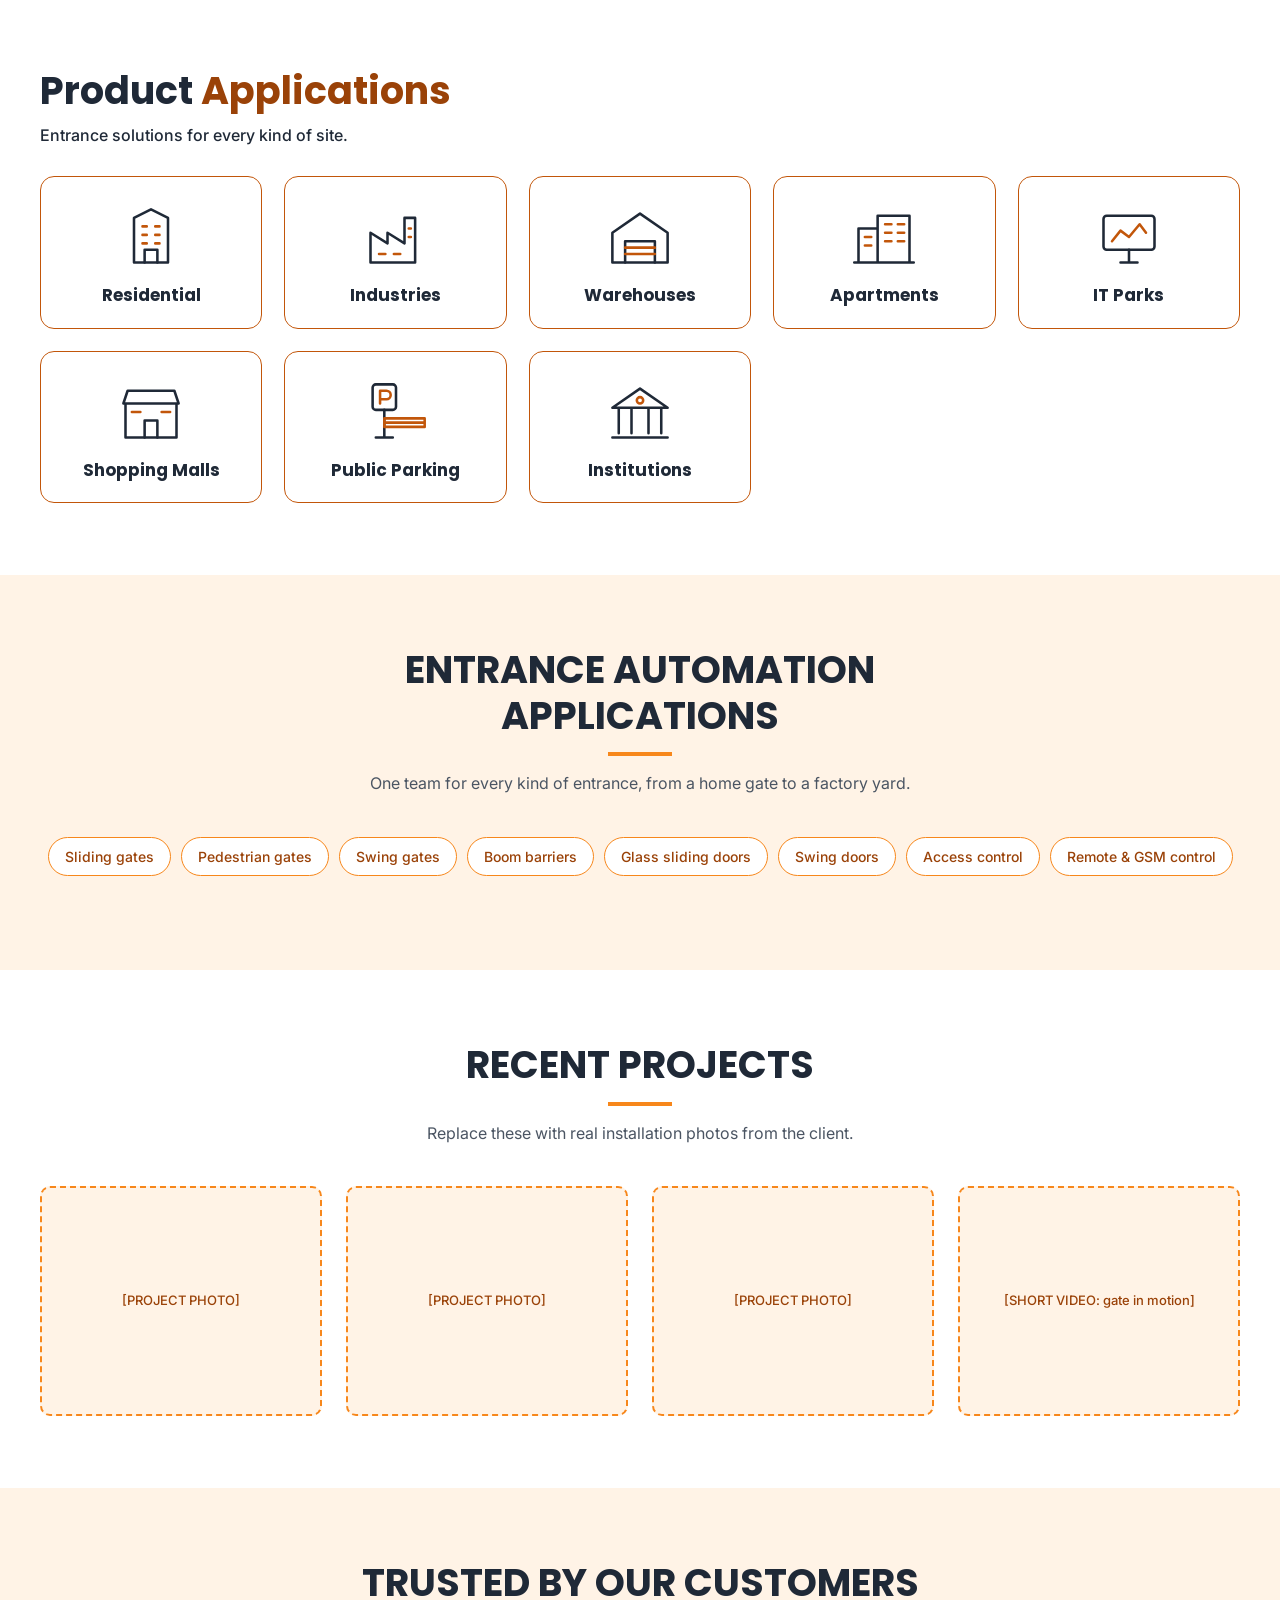
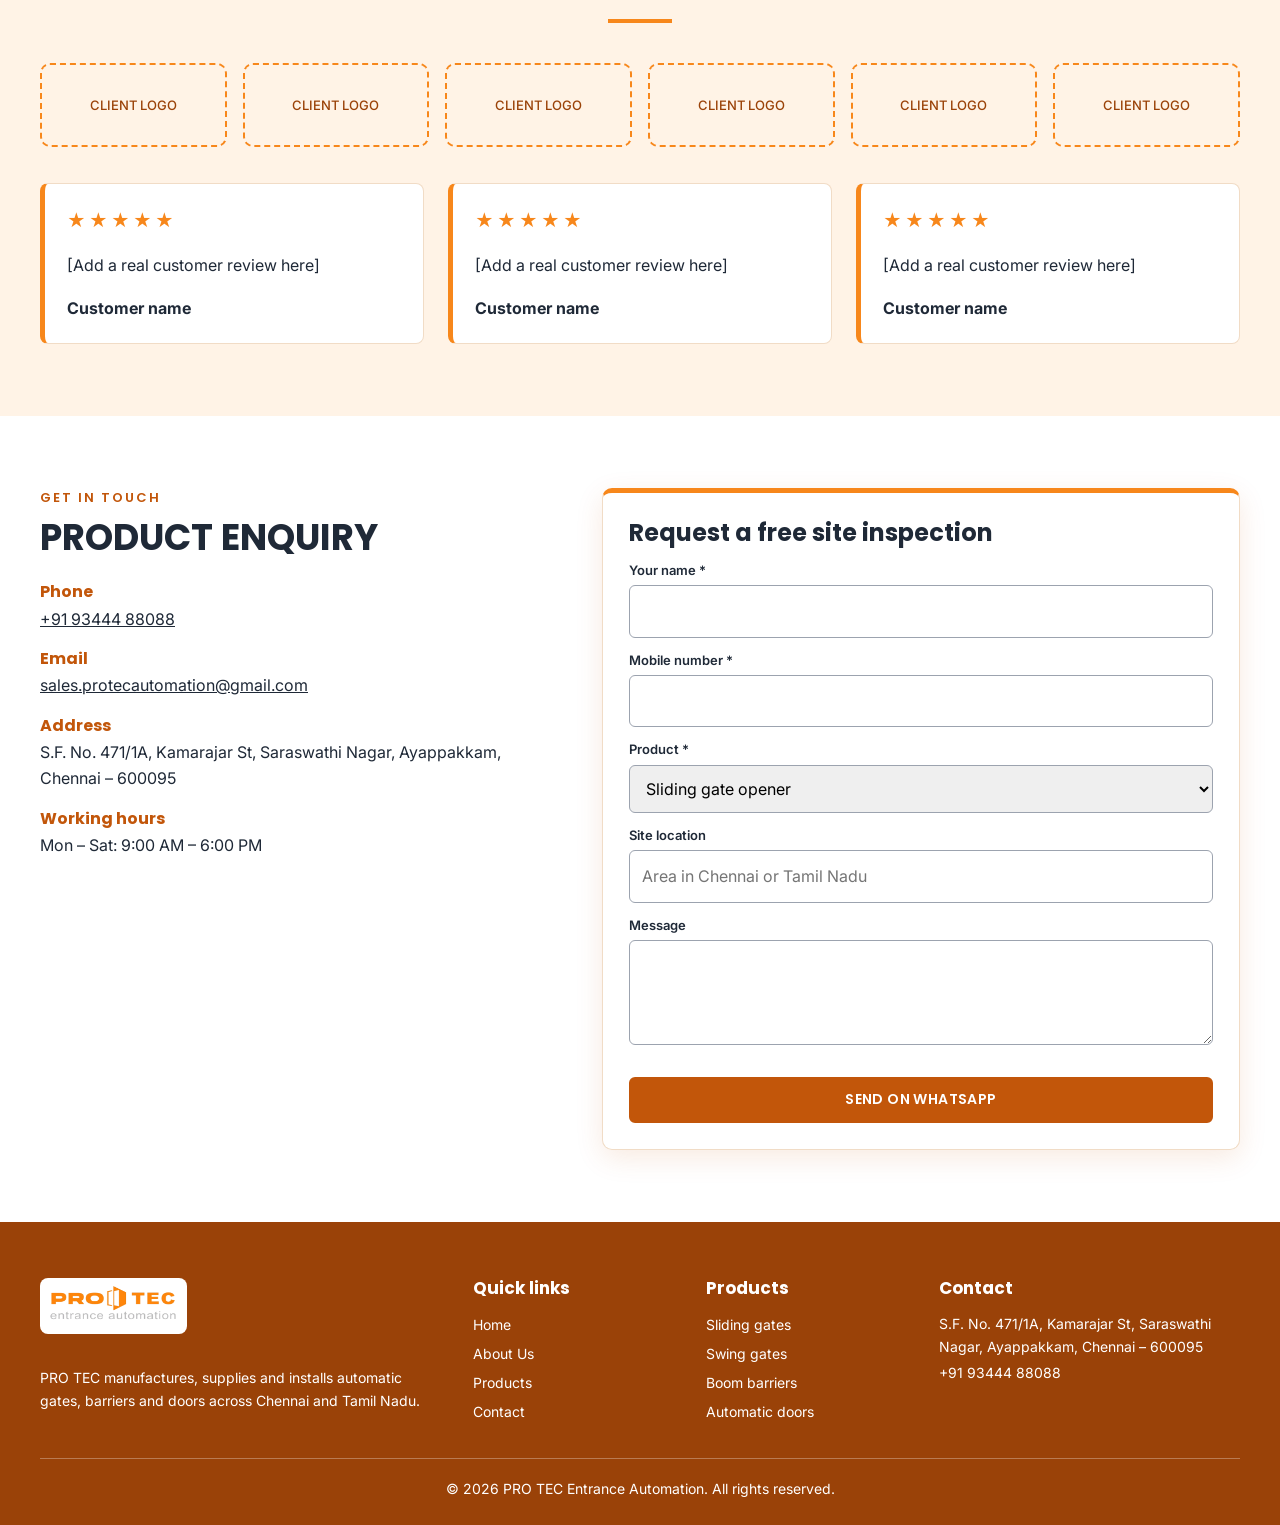
==== commit a8c886db: "symbols added Updated product offerings in the navigation menu and added images for various gate ope" ====
--- a/index.html
+++ b/index.html
@@ -108,6 +108,8 @@
 .hero:hover .arw,.arw:focus-visible{opacity:1}.arw:hover{background:var(--od);color:#fff}
 .slide .w{padding-left:108px}
 @media(hover:none){.arw{opacity:.92}}
+.pc .pci{width:100%;height:210px;object-fit:cover;display:block;border-bottom:3px solid var(--or)}
+.pc .ico{display:flex;align-items:center;justify-content:center;background:var(--tint);color:var(--od)}.pc .ico svg{width:84px;height:84px}
 @media(max-width:900px){.slide .w{padding-left:56px;padding-right:56px}.arw{width:38px;height:38px;margin-top:-19px}.arw.prev{left:8px}.arw.next{right:8px}}
 @media(max-width:900px){.burger{display:block}.menu{margin:0!important;display:none;position:absolute;left:0;right:0;top:76px;background:#fff;flex-direction:column;align-items:stretch;padding:8px 20px 16px;box-shadow:0 12px 20px rgba(0,0,0,.12);max-height:75vh;overflow:auto}.menu.open{display:flex}
 .dd .sub{display:block;position:static;box-shadow:none;border:0;padding:0 0 0 12px}.two,.contact,footer .g{grid-template-columns:1fr}.slide{min-height:520px}.w{padding:0 20px}.slide:after{background:linear-gradient(180deg,rgba(255,255,255,.6),rgba(255,255,255,.96) 65%)}.bgp{align-items:flex-start;justify-content:center;padding:20px}.nav .btn{display:none}.enq{display:none}}
@@ -118,7 +120,7 @@
 <header><div class="w nav"><a href="#home"><img src="protec-logo.png" alt="PRO TEC entrance automation" width="141" height="54"></a>
 <button class="burger" id="bg" aria-label="Open menu">☰</button>
 <nav class="menu" id="mn"><a href="#home">Home</a><a href="#about">About Us</a>
-<div class="dd"><a href="#products">Products ▾</a><div class="sub"><a href="#products">Sliding Gate Openers</a><a href="#products">Swing Gate Openers</a><a href="#products">Boom Barriers</a><a href="#products">Automatic Doors</a><a href="#products">Access Control</a><a href="#products">Service &amp; AMC</a></div></div>
+<div class="dd"><a href="#products">Products ▾</a><div class="sub"><a href="#products">Sliding Gate Openers</a><a href="#products">Swing Gate Openers</a><a href="#products">Boom Barriers</a><a href="#products">Garage Doors</a><a href="#products">Aluminium Rolling Shutters</a><a href="#products">GI Rolling Shutters</a><a href="#products">High-Speed Doors</a><a href="#products">Automatic Doors</a><a href="#products">Access Control</a><a href="#products">Service &amp; AMC</a></div></div>
 <a href="#applications">Applications</a><a href="#projects">Projects</a><a href="#contact">Contact Us</a></nav>
 <a class="btn" href="#contact">Get Quote</a></div></header>
 
@@ -141,12 +143,17 @@
 <div class="row"><a class="btn" href="#contact">Explore more</a></div></div></div></section>
 
 <section class="sec tint" id="products"><div class="w"><div class="head"><h2>Our range of products</h2><p>Heavy-duty systems built for high use and Tamil Nadu’s coastal climate.</p></div><div class="g">
-<div class="pc"><div class="ph">[PHOTO: sliding gate opener]</div><div class="b"><h3>Sliding Gate Openers</h3><p>For homes, factories and commercial sites.</p><a href="#contact">Know more →</a></div></div>
-<div class="pc"><div class="ph">[PHOTO: swing gate opener]</div><div class="b"><h3>Swing Gate Openers</h3><p>Quiet, secure arms for single and double gates.</p><a href="#contact">Know more →</a></div></div>
-<div class="pc"><div class="ph">[PHOTO: boom barrier]</div><div class="b"><h3>Boom Barriers</h3><p>High-speed barriers for parks and complexes.</p><a href="#contact">Know more →</a></div></div>
-<div class="pc"><div class="ph">[PHOTO: automatic door]</div><div class="b"><h3>Automatic Doors</h3><p>Motion-sensor glass doors for busy buildings.</p><a href="#contact">Know more →</a></div></div>
-<div class="pc"><div class="ph">[PHOTO: RFID reader]</div><div class="b"><h3>Access Control</h3><p>RFID, remotes and GSM control for managed entry.</p><a href="#contact">Know more →</a></div></div>
-<div class="pc"><div class="ph">[PHOTO: technician servicing]</div><div class="b"><h3>Service &amp; AMC</h3><p>Repairs, spares and annual maintenance plans.</p><a href="#contact">Know more →</a></div></div></div></div></section>
+<div class="pc"><img class="pci" src="sliding-gate-opener-chennai.jpg" alt="PRO TEC automatic sliding gate opener installed on a wooden gate in Chennai" width="736" height="736" loading="lazy" decoding="async" style="object-position:center"><div class="b"><h3>Sliding Gate Openers</h3><p>For homes, factories and commercial sites.</p><a href="#contact">Know more →</a></div></div>
+<div class="pc"><img class="pci" src="swing-gate-opener-chennai.jpg" alt="PRO TEC swing gate opener on a villa gate at sunset in Chennai" width="900" height="1125" loading="lazy" decoding="async" style="object-position:center 66%"><div class="b"><h3>Swing Gate Openers</h3><p>Quiet, secure arms for single and double gates.</p><a href="#contact">Know more →</a></div></div>
+<div class="pc"><img class="pci" src="boom-barrier-chennai.jpg" alt="PRO TEC boom barrier at an office entrance in Chennai" width="900" height="1125" loading="lazy" decoding="async" style="object-position:center 52%"><div class="b"><h3>Boom Barriers</h3><p>High-speed barriers for parks and complexes.</p><a href="#contact">Know more →</a></div></div>
+<div class="pc"><img class="pci" src="garage-door-chennai.jpg" alt="Modern black automatic garage door with glass panels" width="720" height="720" loading="lazy" decoding="async" style="object-position:center"><div class="b"><h3>Garage Doors</h3><p>Stylish doors with smooth, quiet automation.</p><a href="#contact">Know more →</a></div></div>
+<div class="pc"><img class="pci" src="aluminium-rolling-shutter-chennai.jpg" alt="PRO TEC aluminium rolling shutters in black, white and brown finishes" width="900" height="900" loading="lazy" decoding="async" style="object-position:center"><div class="b"><h3>Aluminium Rolling Shutters</h3><p>Corrosion-resistant shutters in several colour finishes.</p><a href="#contact">Know more →</a></div></div>
+<div class="pc"><img class="pci" src="gi-rolling-shutter-chennai.jpg" alt="PRO TEC GI rolling shutter on a modern shopfront" width="900" height="900" loading="lazy" decoding="async" style="object-position:center"><div class="b"><h3>GI Rolling Shutters</h3><p>Strong galvanised iron shutters for shops and godowns.</p><a href="#contact">Know more →</a></div></div>
+<div class="pc"><img class="pci" src="high-speed-door-chennai.jpg" alt="PRO TEC high-speed doors in a factory" width="900" height="900" loading="lazy" decoding="async" style="object-position:center"><div class="b"><h3>High-Speed Doors</h3><p>Rapid-opening doors for warehouses and cleanrooms.</p><a href="#contact">Know more →</a></div></div>
+<div class="pc"><div class="pci ico"><svg viewBox="0 0 40 40" fill="none" stroke="currentColor" stroke-width="1.8" stroke-linecap="round" stroke-linejoin="round" aria-hidden="true"><path d="M5 6h30v30H5z M20 6v30 M13 21H9 M11 18l-3 3 3 3 M27 21h4 M29 18l3 3-3 3"/></svg></div><div class="b"><h3>Automatic Doors</h3><p>Motion-sensor glass doors for busy buildings.</p><a href="#contact">Know more →</a></div></div>
+<div class="pc"><div class="pci ico"><svg viewBox="0 0 40 40" fill="none" stroke="currentColor" stroke-width="1.8" stroke-linecap="round" stroke-linejoin="round" aria-hidden="true"><path d="M5 12h20v16H5z M10 20h10 M29 15a7 7 0 0 1 0 10 M33 11a13 13 0 0 1 0 18"/></svg></div><div class="b"><h3>Access Control</h3><p>RFID, remotes and GSM control for managed entry.</p><a href="#contact">Know more →</a></div></div>
+<div class="pc"><div class="pci ico"><svg viewBox="0 0 40 40" fill="none" stroke="currentColor" stroke-width="1.8" stroke-linecap="round" stroke-linejoin="round" aria-hidden="true"><path d="M28 7a7 7 0 0 0-8 9L7 29l4 4 13-13a7 7 0 0 0 9-8l-5 4-4-1-1-4z"/></svg></div><div class="b"><h3>Service &amp; AMC</h3><p>Repairs, spares and annual maintenance plans.</p><a href="#contact">Know more →</a></div></div>
+</div></div></section>
 
 <section class="sec" id="product-applications"><div class="w"><div class="pt"><h2>Product <span>Applications</span></h2><p>Entrance solutions for every kind of site.</p></div><div class="pa"><div class="pcard"><svg viewBox="0 0 64 64" fill="none" stroke="#1F2937" stroke-width="2.4" stroke-linecap="round" stroke-linejoin="round" aria-hidden="true"><path d="M16 56V14l16-8 16 8v42z"/><path d="M26 56V44h12v12"/><path class="a" d="M24 22h4M36 22h4M24 30h4M36 30h4M24 38h4M36 38h4"/></svg><h3>Residential</h3></div><div class="pcard"><svg viewBox="0 0 64 64" fill="none" stroke="#1F2937" stroke-width="2.4" stroke-linecap="round" stroke-linejoin="round" aria-hidden="true"><path d="M8 56V28l16 10V28l16 10V14h10v42z"/><path class="a" d="M16 48h6M30 48h6M44 24h2M44 32h2"/></svg><h3>Industries</h3></div><div class="pcard"><svg viewBox="0 0 64 64" fill="none" stroke="#1F2937" stroke-width="2.4" stroke-linecap="round" stroke-linejoin="round" aria-hidden="true"><path d="M6 28L32 10l26 18v28H6z"/><path d="M18 56V36h28v20"/><path class="a" d="M18 42h28M18 48h28"/></svg><h3>Warehouses</h3></div><div class="pcard"><svg viewBox="0 0 64 64" fill="none" stroke="#1F2937" stroke-width="2.4" stroke-linecap="round" stroke-linejoin="round" aria-hidden="true"><path d="M8 56V24h18v32M26 56V12h30v44M4 56h56"/><path class="a" d="M14 32h6M14 40h6M33 20h6M45 20h6M33 28h6M45 28h6M33 36h6M45 36h6"/></svg><h3>Apartments</h3></div><div class="pcard"><svg viewBox="0 0 64 64" fill="none" stroke="#1F2937" stroke-width="2.4" stroke-linecap="round" stroke-linejoin="round" aria-hidden="true"><rect x="8" y="12" width="48" height="32" rx="3"/><path d="M24 56h16M32 44v12"/><path class="a" d="M16 36l8-10 8 6 10-12 6 8"/></svg><h3>IT Parks</h3></div><div class="pcard"><svg viewBox="0 0 64 64" fill="none" stroke="#1F2937" stroke-width="2.4" stroke-linecap="round" stroke-linejoin="round" aria-hidden="true"><path d="M8 24h48v32H8zM6 24l4-12h44l4 12"/><path d="M26 56V40h12v16"/><path class="a" d="M14 32h8M42 32h8"/></svg><h3>Shopping Malls</h3></div><div class="pcard"><svg viewBox="0 0 64 64" fill="none" stroke="#1F2937" stroke-width="2.4" stroke-linecap="round" stroke-linejoin="round" aria-hidden="true"><rect x="10" y="6" width="22" height="24" rx="3"/><path d="M21 30v26M13 56h16"/><path class="a" d="M17 24V12h6a4 4 0 0 1 0 8h-6M21 42h38M21 38h38v8H21z"/></svg><h3>Public Parking</h3></div><div class="pcard"><svg viewBox="0 0 64 64" fill="none" stroke="#1F2937" stroke-width="2.4" stroke-linecap="round" stroke-linejoin="round" aria-hidden="true"><path d="M6 28L32 10l26 18zM12 28v24M24 28v24M40 28v24M52 28v24M6 56h52"/><circle class="a" cx="32" cy="21" r="3"/></svg><h3>Institutions</h3></div></div></div></section>
 
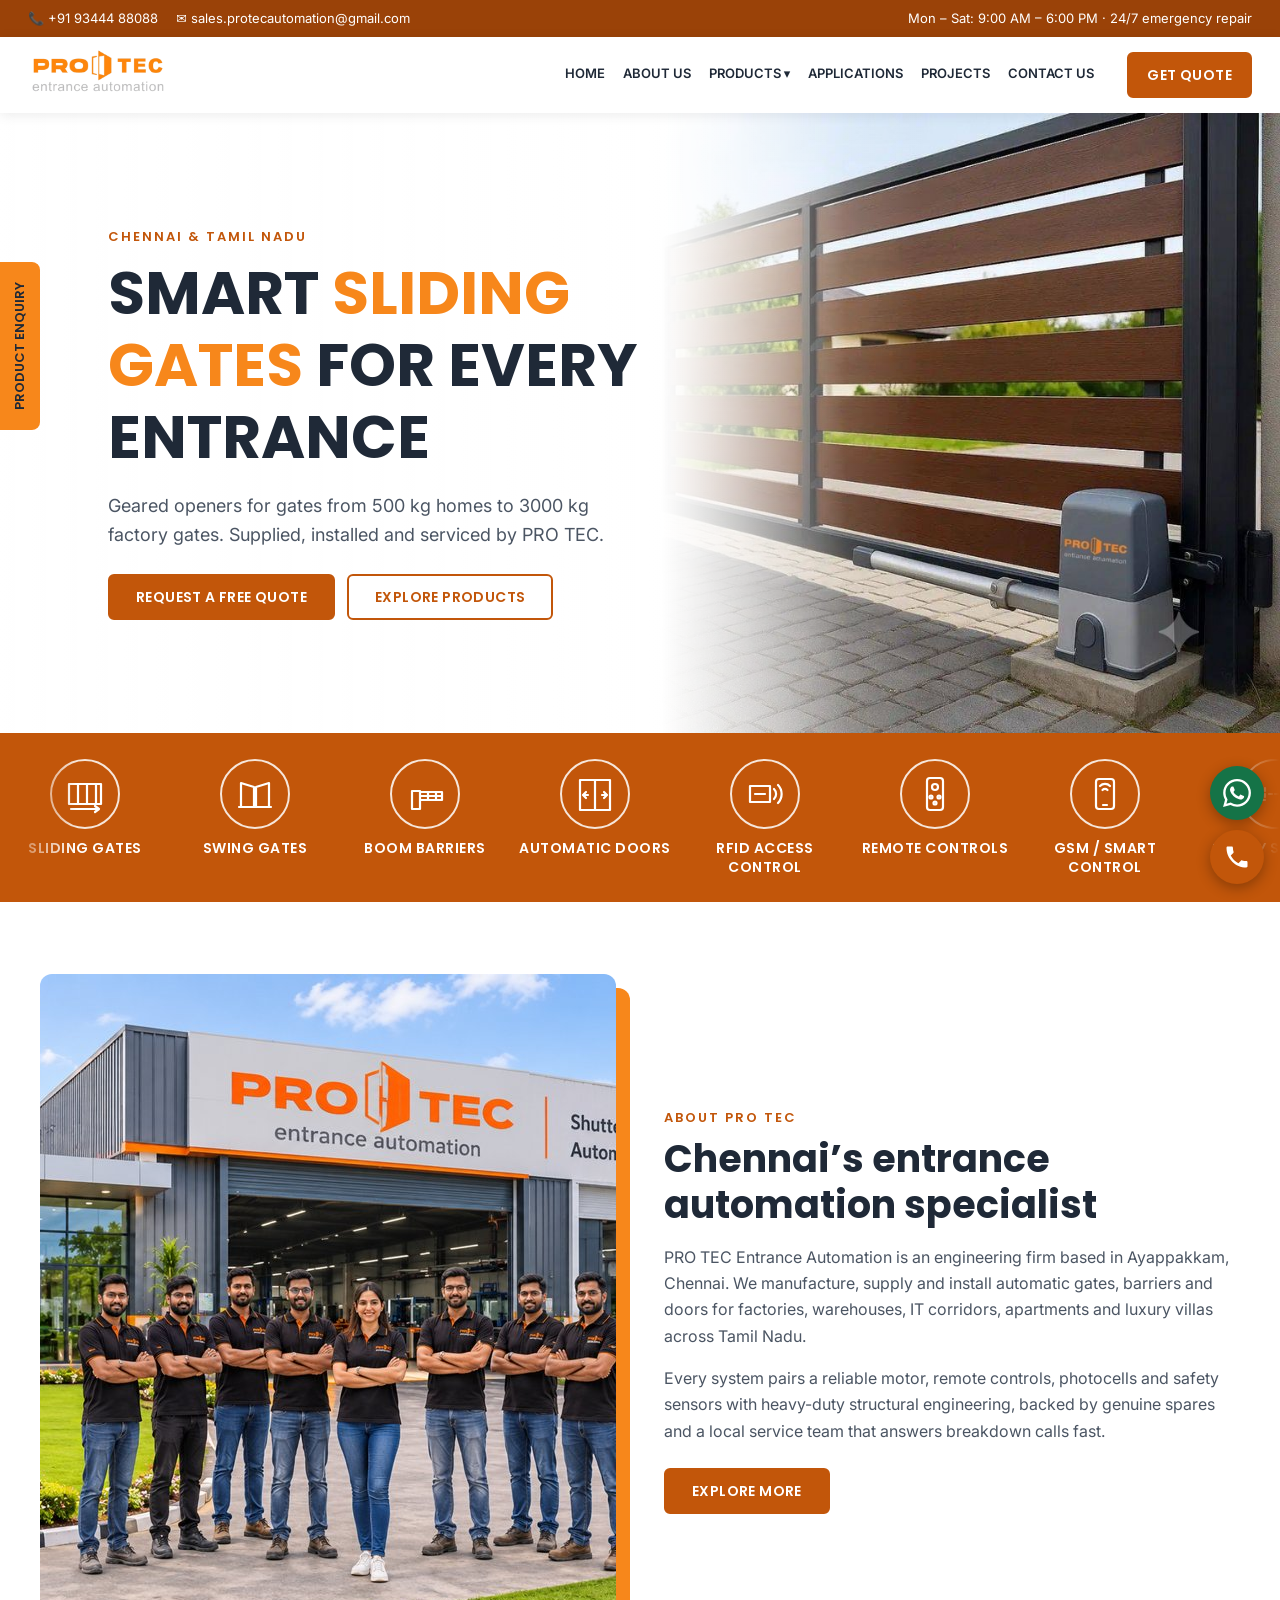
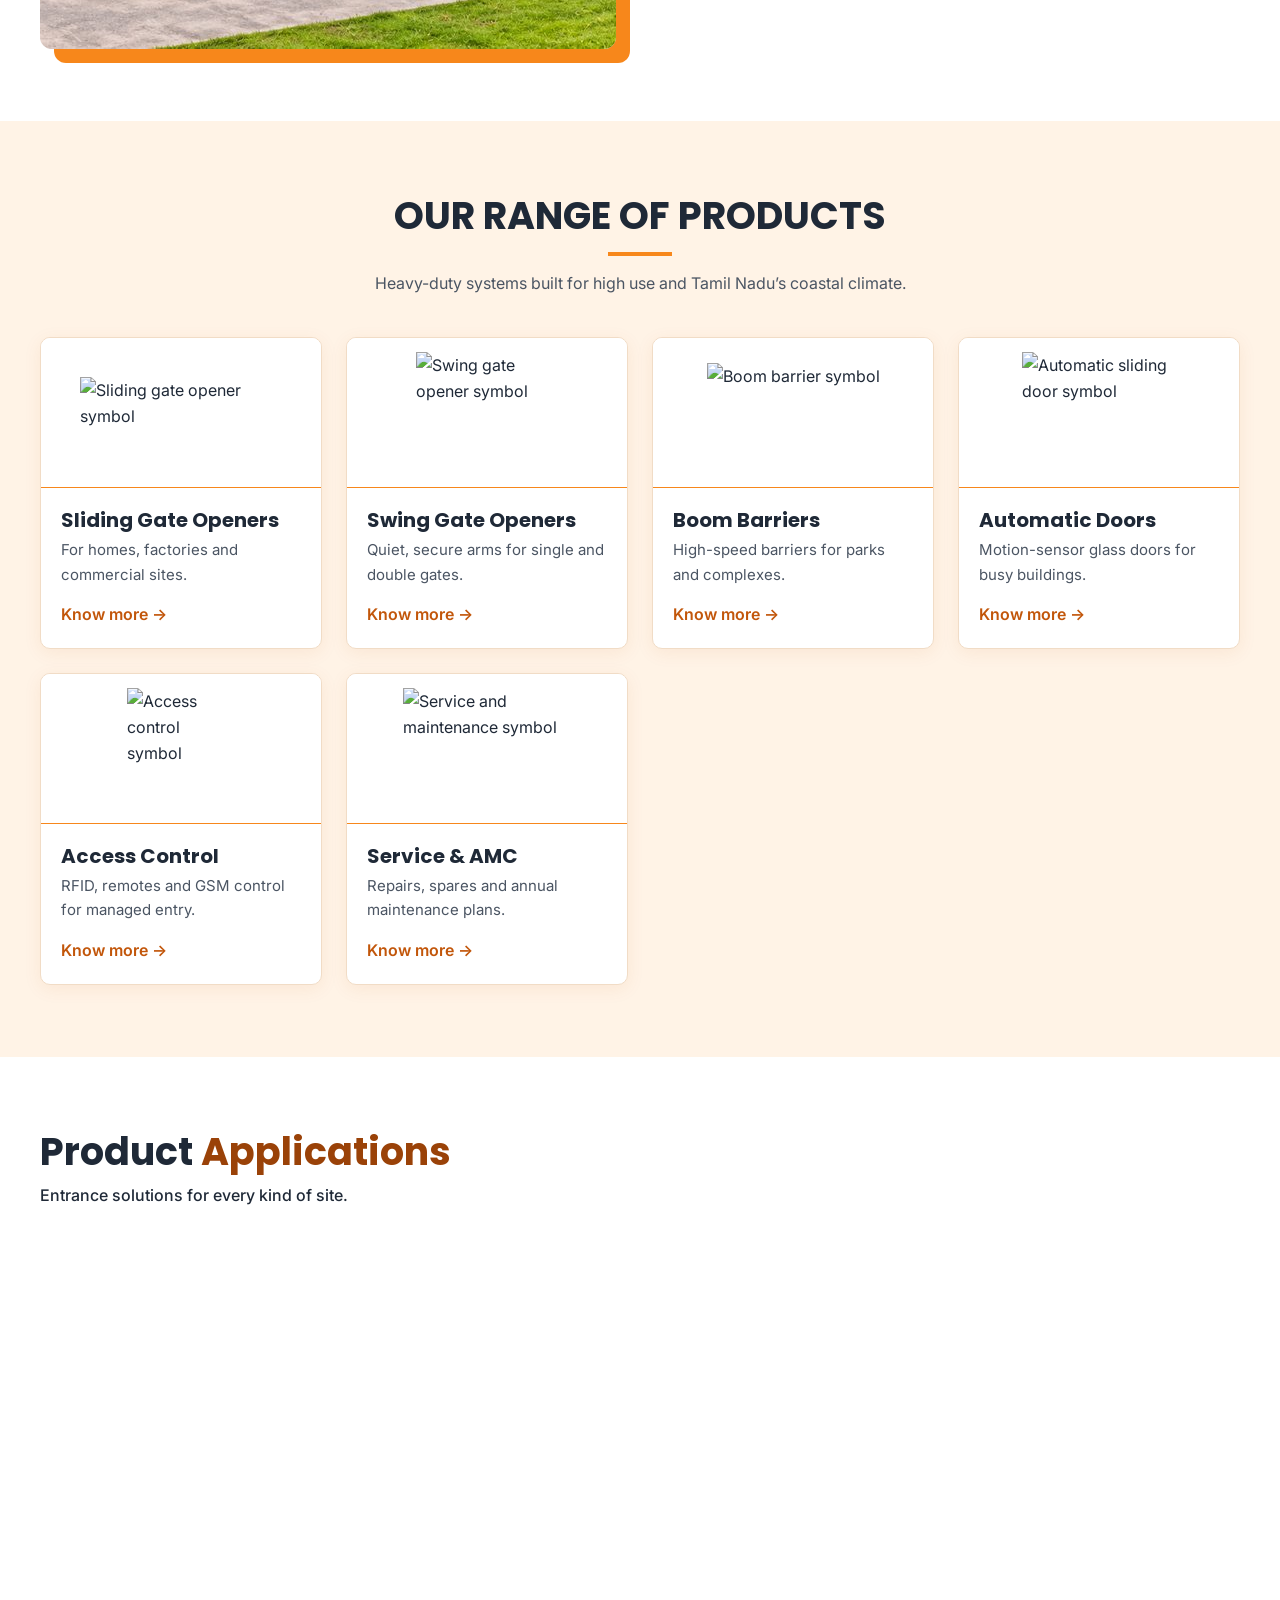
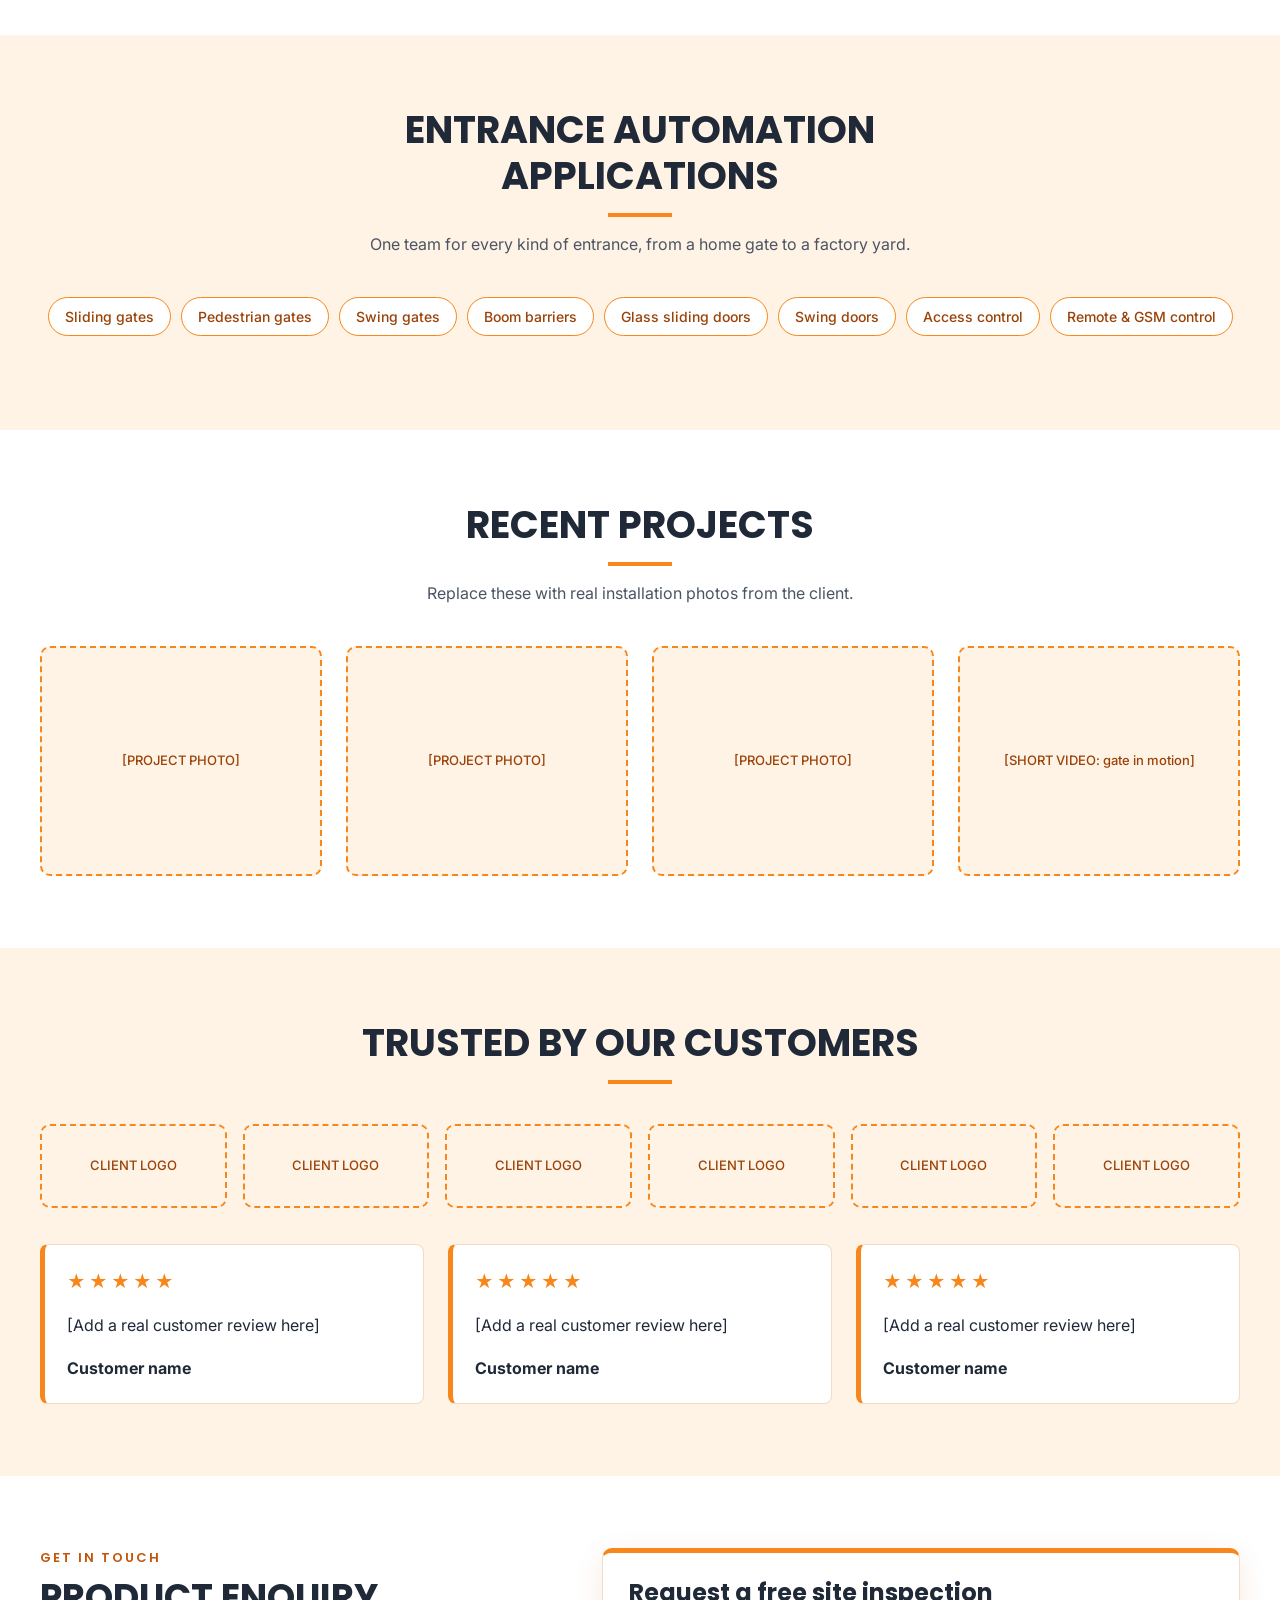
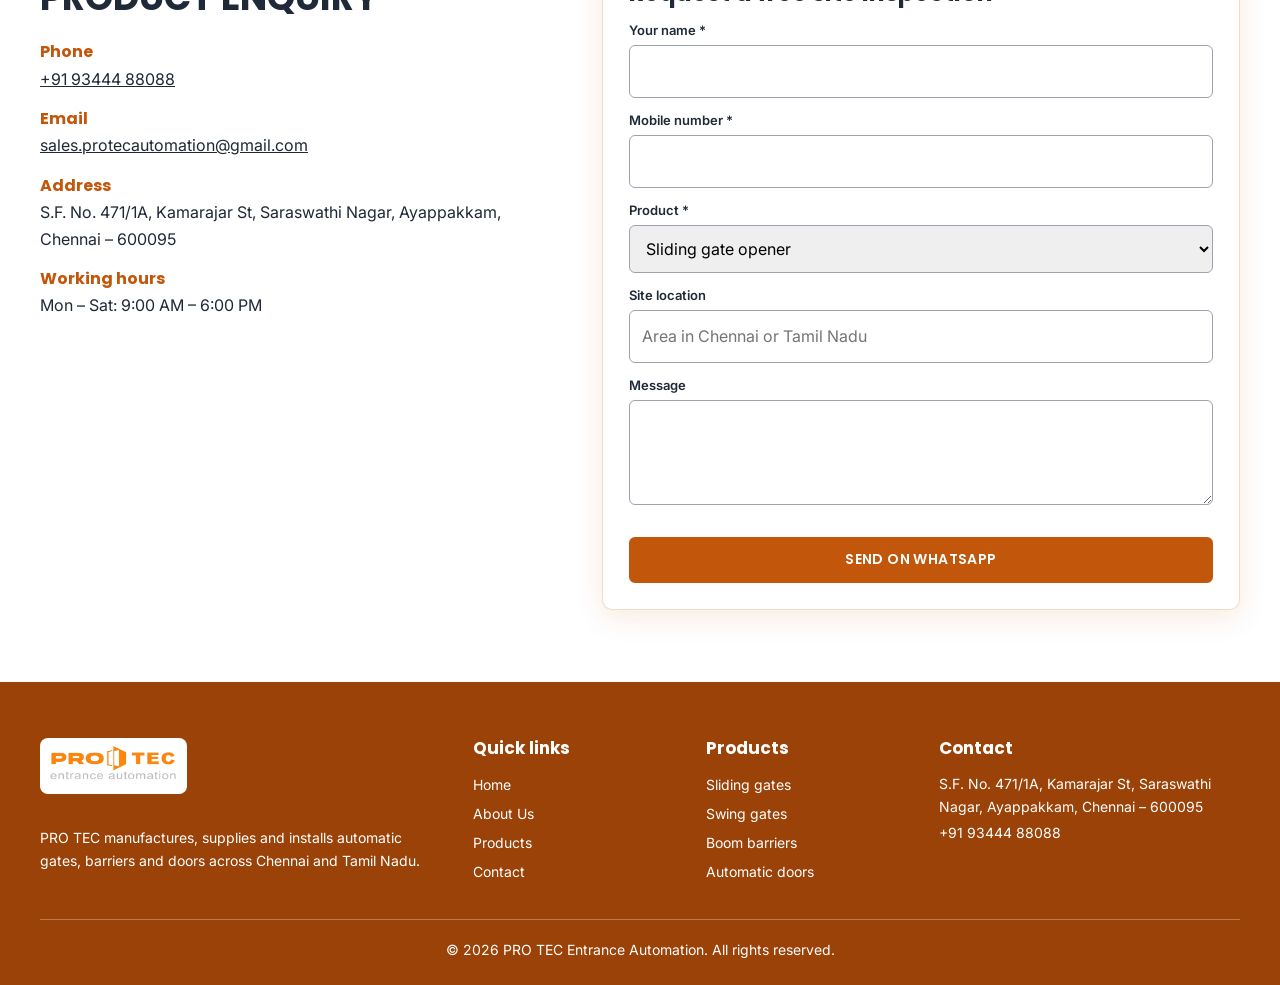
==== commit 1b522d20: "symbols added separatly Updated product section to include new symbols and improved layout for bette" ====
--- a/index.html
+++ b/index.html
@@ -108,8 +108,8 @@
 .hero:hover .arw,.arw:focus-visible{opacity:1}.arw:hover{background:var(--od);color:#fff}
 .slide .w{padding-left:108px}
 @media(hover:none){.arw{opacity:.92}}
-.pc .pci{width:100%;height:210px;object-fit:cover;display:block;border-bottom:3px solid var(--or)}
-.pc .ico{display:flex;align-items:center;justify-content:center;background:var(--tint);color:var(--od)}.pc .ico svg{width:84px;height:84px}
+.pc .sym{height:150px;display:flex;align-items:center;justify-content:center;background:#fff;border-bottom:1px solid var(--or);padding:14px}
+.pc .sym img{max-width:80%;max-height:100%;width:auto;height:auto;display:block}
 @media(max-width:900px){.slide .w{padding-left:56px;padding-right:56px}.arw{width:38px;height:38px;margin-top:-19px}.arw.prev{left:8px}.arw.next{right:8px}}
 @media(max-width:900px){.burger{display:block}.menu{margin:0!important;display:none;position:absolute;left:0;right:0;top:76px;background:#fff;flex-direction:column;align-items:stretch;padding:8px 20px 16px;box-shadow:0 12px 20px rgba(0,0,0,.12);max-height:75vh;overflow:auto}.menu.open{display:flex}
 .dd .sub{display:block;position:static;box-shadow:none;border:0;padding:0 0 0 12px}.two,.contact,footer .g{grid-template-columns:1fr}.slide{min-height:520px}.w{padding:0 20px}.slide:after{background:linear-gradient(180deg,rgba(255,255,255,.6),rgba(255,255,255,.96) 65%)}.bgp{align-items:flex-start;justify-content:center;padding:20px}.nav .btn{display:none}.enq{display:none}}
@@ -120,7 +120,7 @@
 <header><div class="w nav"><a href="#home"><img src="protec-logo.png" alt="PRO TEC entrance automation" width="141" height="54"></a>
 <button class="burger" id="bg" aria-label="Open menu">☰</button>
 <nav class="menu" id="mn"><a href="#home">Home</a><a href="#about">About Us</a>
-<div class="dd"><a href="#products">Products ▾</a><div class="sub"><a href="#products">Sliding Gate Openers</a><a href="#products">Swing Gate Openers</a><a href="#products">Boom Barriers</a><a href="#products">Garage Doors</a><a href="#products">Aluminium Rolling Shutters</a><a href="#products">GI Rolling Shutters</a><a href="#products">High-Speed Doors</a><a href="#products">Automatic Doors</a><a href="#products">Access Control</a><a href="#products">Service &amp; AMC</a></div></div>
+<div class="dd"><a href="#products">Products ▾</a><div class="sub"><a href="#products">Sliding Gate Openers</a><a href="#products">Swing Gate Openers</a><a href="#products">Boom Barriers</a><a href="#products">Automatic Doors</a><a href="#products">Access Control</a><a href="#products">Service &amp; AMC</a></div></div>
 <a href="#applications">Applications</a><a href="#projects">Projects</a><a href="#contact">Contact Us</a></nav>
 <a class="btn" href="#contact">Get Quote</a></div></header>
 
@@ -143,16 +143,12 @@
 <div class="row"><a class="btn" href="#contact">Explore more</a></div></div></div></section>
 
 <section class="sec tint" id="products"><div class="w"><div class="head"><h2>Our range of products</h2><p>Heavy-duty systems built for high use and Tamil Nadu’s coastal climate.</p></div><div class="g">
-<div class="pc"><img class="pci" src="sliding-gate-opener-chennai.jpg" alt="PRO TEC automatic sliding gate opener installed on a wooden gate in Chennai" width="736" height="736" loading="lazy" decoding="async" style="object-position:center"><div class="b"><h3>Sliding Gate Openers</h3><p>For homes, factories and commercial sites.</p><a href="#contact">Know more →</a></div></div>
-<div class="pc"><img class="pci" src="swing-gate-opener-chennai.jpg" alt="PRO TEC swing gate opener on a villa gate at sunset in Chennai" width="900" height="1125" loading="lazy" decoding="async" style="object-position:center 66%"><div class="b"><h3>Swing Gate Openers</h3><p>Quiet, secure arms for single and double gates.</p><a href="#contact">Know more →</a></div></div>
-<div class="pc"><img class="pci" src="boom-barrier-chennai.jpg" alt="PRO TEC boom barrier at an office entrance in Chennai" width="900" height="1125" loading="lazy" decoding="async" style="object-position:center 52%"><div class="b"><h3>Boom Barriers</h3><p>High-speed barriers for parks and complexes.</p><a href="#contact">Know more →</a></div></div>
-<div class="pc"><img class="pci" src="garage-door-chennai.jpg" alt="Modern black automatic garage door with glass panels" width="720" height="720" loading="lazy" decoding="async" style="object-position:center"><div class="b"><h3>Garage Doors</h3><p>Stylish doors with smooth, quiet automation.</p><a href="#contact">Know more →</a></div></div>
-<div class="pc"><img class="pci" src="aluminium-rolling-shutter-chennai.jpg" alt="PRO TEC aluminium rolling shutters in black, white and brown finishes" width="900" height="900" loading="lazy" decoding="async" style="object-position:center"><div class="b"><h3>Aluminium Rolling Shutters</h3><p>Corrosion-resistant shutters in several colour finishes.</p><a href="#contact">Know more →</a></div></div>
-<div class="pc"><img class="pci" src="gi-rolling-shutter-chennai.jpg" alt="PRO TEC GI rolling shutter on a modern shopfront" width="900" height="900" loading="lazy" decoding="async" style="object-position:center"><div class="b"><h3>GI Rolling Shutters</h3><p>Strong galvanised iron shutters for shops and godowns.</p><a href="#contact">Know more →</a></div></div>
-<div class="pc"><img class="pci" src="high-speed-door-chennai.jpg" alt="PRO TEC high-speed doors in a factory" width="900" height="900" loading="lazy" decoding="async" style="object-position:center"><div class="b"><h3>High-Speed Doors</h3><p>Rapid-opening doors for warehouses and cleanrooms.</p><a href="#contact">Know more →</a></div></div>
-<div class="pc"><div class="pci ico"><svg viewBox="0 0 40 40" fill="none" stroke="currentColor" stroke-width="1.8" stroke-linecap="round" stroke-linejoin="round" aria-hidden="true"><path d="M5 6h30v30H5z M20 6v30 M13 21H9 M11 18l-3 3 3 3 M27 21h4 M29 18l3 3-3 3"/></svg></div><div class="b"><h3>Automatic Doors</h3><p>Motion-sensor glass doors for busy buildings.</p><a href="#contact">Know more →</a></div></div>
-<div class="pc"><div class="pci ico"><svg viewBox="0 0 40 40" fill="none" stroke="currentColor" stroke-width="1.8" stroke-linecap="round" stroke-linejoin="round" aria-hidden="true"><path d="M5 12h20v16H5z M10 20h10 M29 15a7 7 0 0 1 0 10 M33 11a13 13 0 0 1 0 18"/></svg></div><div class="b"><h3>Access Control</h3><p>RFID, remotes and GSM control for managed entry.</p><a href="#contact">Know more →</a></div></div>
-<div class="pc"><div class="pci ico"><svg viewBox="0 0 40 40" fill="none" stroke="currentColor" stroke-width="1.8" stroke-linecap="round" stroke-linejoin="round" aria-hidden="true"><path d="M28 7a7 7 0 0 0-8 9L7 29l4 4 13-13a7 7 0 0 0 9-8l-5 4-4-1-1-4z"/></svg></div><div class="b"><h3>Service &amp; AMC</h3><p>Repairs, spares and annual maintenance plans.</p><a href="#contact">Know more →</a></div></div>
+<div class="pc"><div class="sym"><img src="sliding-gate-symbol.png" alt="Sliding gate opener symbol" width="224" height="79" loading="lazy" decoding="async"></div><div class="b"><h3>Sliding Gate Openers</h3><p>For homes, factories and commercial sites.</p><a href="#contact">Know more →</a></div></div>
+<div class="pc"><div class="sym"><img src="swing-gate-symbol.png" alt="Swing gate opener symbol" width="146" height="124" loading="lazy" decoding="async"></div><div class="b"><h3>Swing Gate Openers</h3><p>Quiet, secure arms for single and double gates.</p><a href="#contact">Know more →</a></div></div>
+<div class="pc"><div class="sym"><img src="boom-barrier-symbol.png" alt="Boom barrier symbol" width="212" height="120" loading="lazy" decoding="async"></div><div class="b"><h3>Boom Barriers</h3><p>High-speed barriers for parks and complexes.</p><a href="#contact">Know more →</a></div></div>
+<div class="pc"><div class="sym"><img src="automatic-door-symbol.png" alt="Automatic sliding door symbol" width="155" height="121" loading="lazy" decoding="async"></div><div class="b"><h3>Automatic Doors</h3><p>Motion-sensor glass doors for busy buildings.</p><a href="#contact">Know more →</a></div></div>
+<div class="pc"><div class="sym"><img src="access-control-symbol.png" alt="Access control symbol" width="109" height="122" loading="lazy" decoding="async"></div><div class="b"><h3>Access Control</h3><p>RFID, remotes and GSM control for managed entry.</p><a href="#contact">Know more →</a></div></div>
+<div class="pc"><div class="sym"><img src="service-amc-symbol.png" alt="Service and maintenance symbol" width="176" height="127" loading="lazy" decoding="async"></div><div class="b"><h3>Service &amp; AMC</h3><p>Repairs, spares and annual maintenance plans.</p><a href="#contact">Know more →</a></div></div>
 </div></div></section>
 
 <section class="sec" id="product-applications"><div class="w"><div class="pt"><h2>Product <span>Applications</span></h2><p>Entrance solutions for every kind of site.</p></div><div class="pa"><div class="pcard"><svg viewBox="0 0 64 64" fill="none" stroke="#1F2937" stroke-width="2.4" stroke-linecap="round" stroke-linejoin="round" aria-hidden="true"><path d="M16 56V14l16-8 16 8v42z"/><path d="M26 56V44h12v12"/><path class="a" d="M24 22h4M36 22h4M24 30h4M36 30h4M24 38h4M36 38h4"/></svg><h3>Residential</h3></div><div class="pcard"><svg viewBox="0 0 64 64" fill="none" stroke="#1F2937" stroke-width="2.4" stroke-linecap="round" stroke-linejoin="round" aria-hidden="true"><path d="M8 56V28l16 10V28l16 10V14h10v42z"/><path class="a" d="M16 48h6M30 48h6M44 24h2M44 32h2"/></svg><h3>Industries</h3></div><div class="pcard"><svg viewBox="0 0 64 64" fill="none" stroke="#1F2937" stroke-width="2.4" stroke-linecap="round" stroke-linejoin="round" aria-hidden="true"><path d="M6 28L32 10l26 18v28H6z"/><path d="M18 56V36h28v20"/><path class="a" d="M18 42h28M18 48h28"/></svg><h3>Warehouses</h3></div><div class="pcard"><svg viewBox="0 0 64 64" fill="none" stroke="#1F2937" stroke-width="2.4" stroke-linecap="round" stroke-linejoin="round" aria-hidden="true"><path d="M8 56V24h18v32M26 56V12h30v44M4 56h56"/><path class="a" d="M14 32h6M14 40h6M33 20h6M45 20h6M33 28h6M45 28h6M33 36h6M45 36h6"/></svg><h3>Apartments</h3></div><div class="pcard"><svg viewBox="0 0 64 64" fill="none" stroke="#1F2937" stroke-width="2.4" stroke-linecap="round" stroke-linejoin="round" aria-hidden="true"><rect x="8" y="12" width="48" height="32" rx="3"/><path d="M24 56h16M32 44v12"/><path class="a" d="M16 36l8-10 8 6 10-12 6 8"/></svg><h3>IT Parks</h3></div><div class="pcard"><svg viewBox="0 0 64 64" fill="none" stroke="#1F2937" stroke-width="2.4" stroke-linecap="round" stroke-linejoin="round" aria-hidden="true"><path d="M8 24h48v32H8zM6 24l4-12h44l4 12"/><path d="M26 56V40h12v16"/><path class="a" d="M14 32h8M42 32h8"/></svg><h3>Shopping Malls</h3></div><div class="pcard"><svg viewBox="0 0 64 64" fill="none" stroke="#1F2937" stroke-width="2.4" stroke-linecap="round" stroke-linejoin="round" aria-hidden="true"><rect x="10" y="6" width="22" height="24" rx="3"/><path d="M21 30v26M13 56h16"/><path class="a" d="M17 24V12h6a4 4 0 0 1 0 8h-6M21 42h38M21 38h38v8H21z"/></svg><h3>Public Parking</h3></div><div class="pcard"><svg viewBox="0 0 64 64" fill="none" stroke="#1F2937" stroke-width="2.4" stroke-linecap="round" stroke-linejoin="round" aria-hidden="true"><path d="M6 28L32 10l26 18zM12 28v24M24 28v24M40 28v24M52 28v24M6 56h52"/><circle class="a" cx="32" cy="21" r="3"/></svg><h3>Institutions</h3></div></div></div></section>
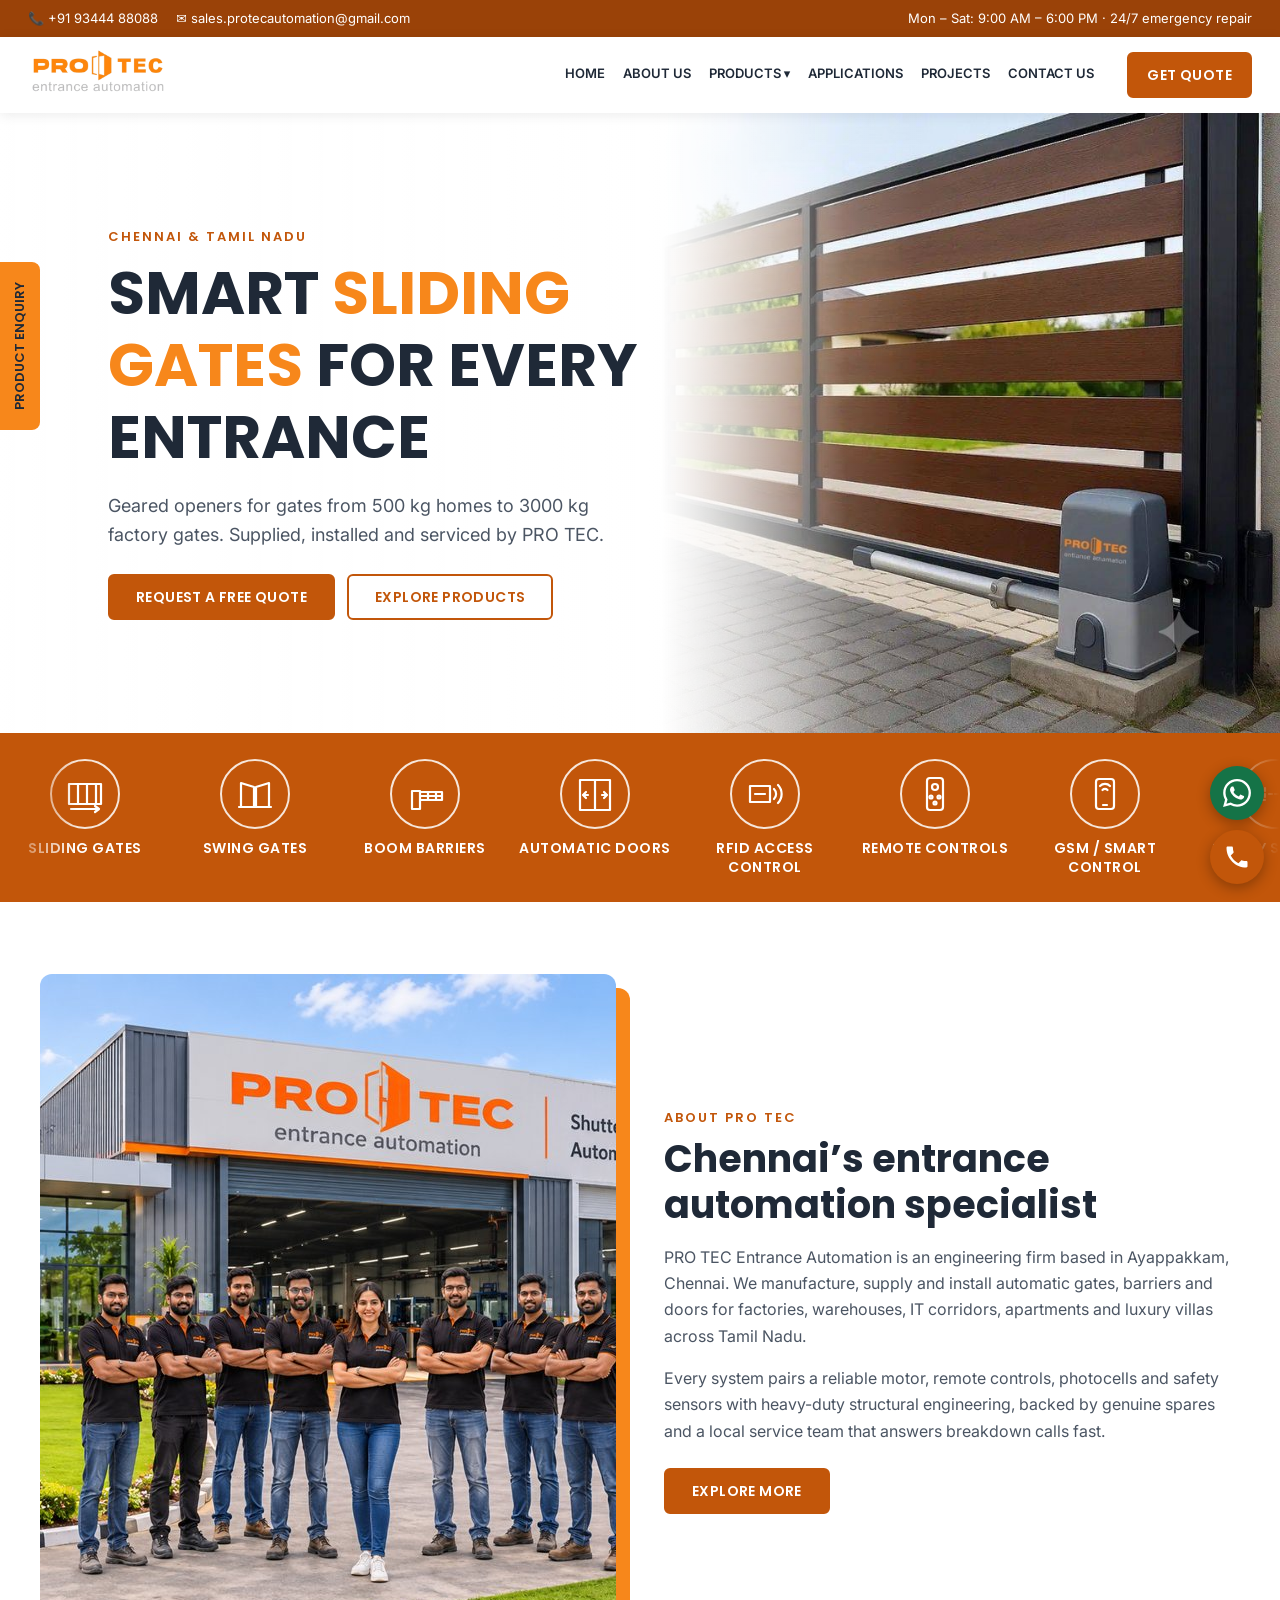
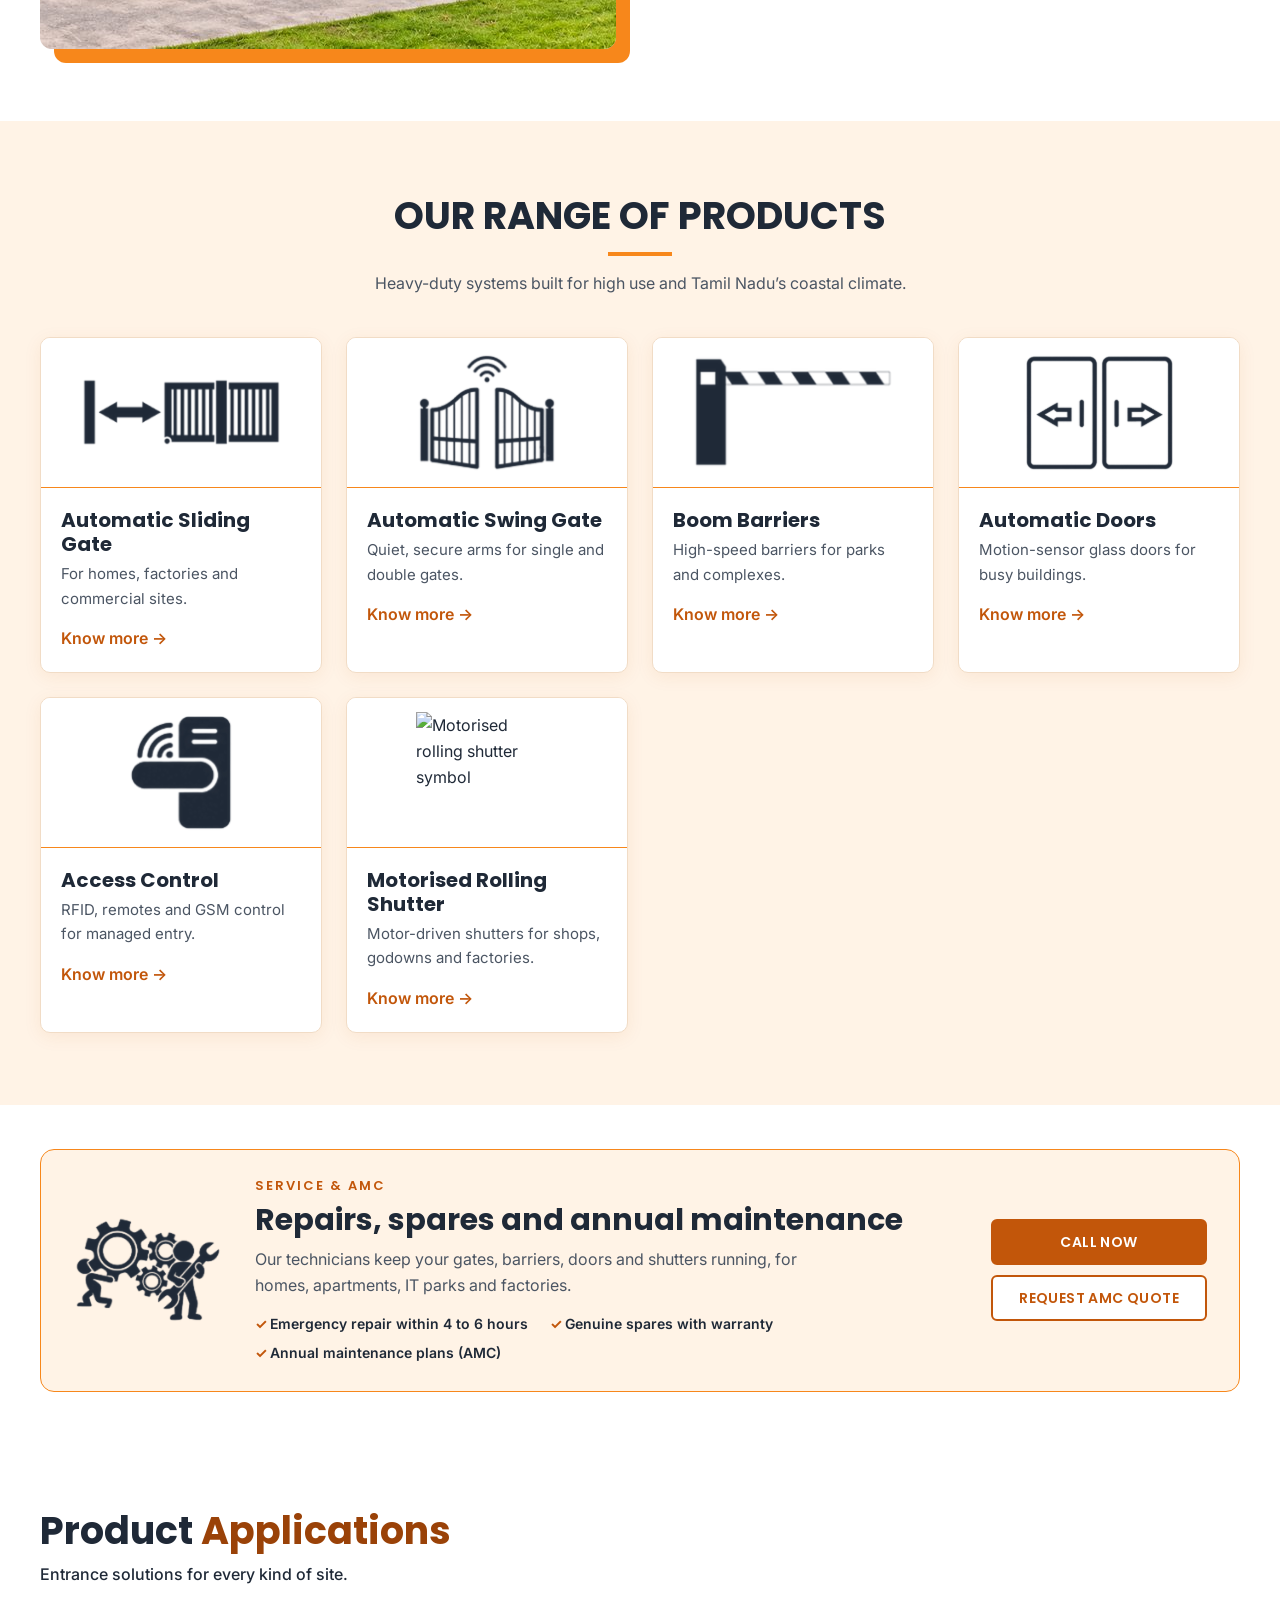
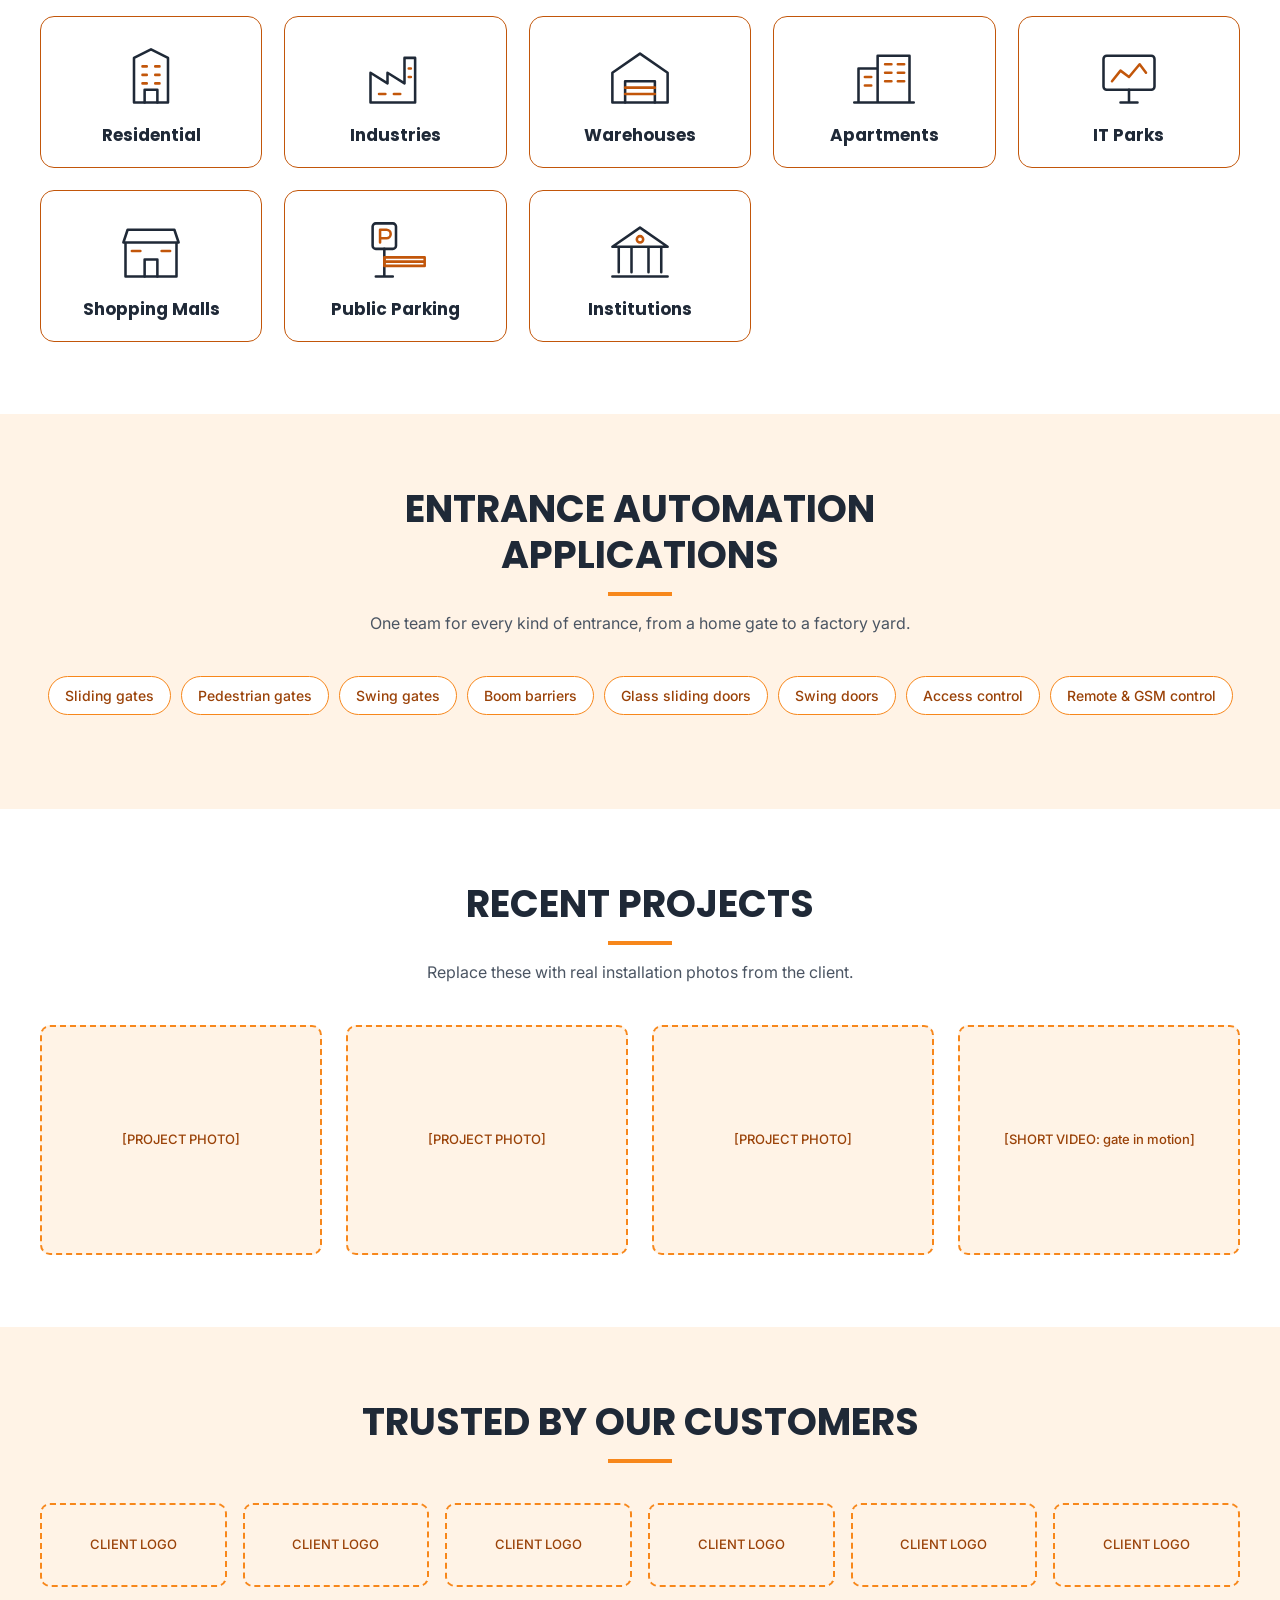
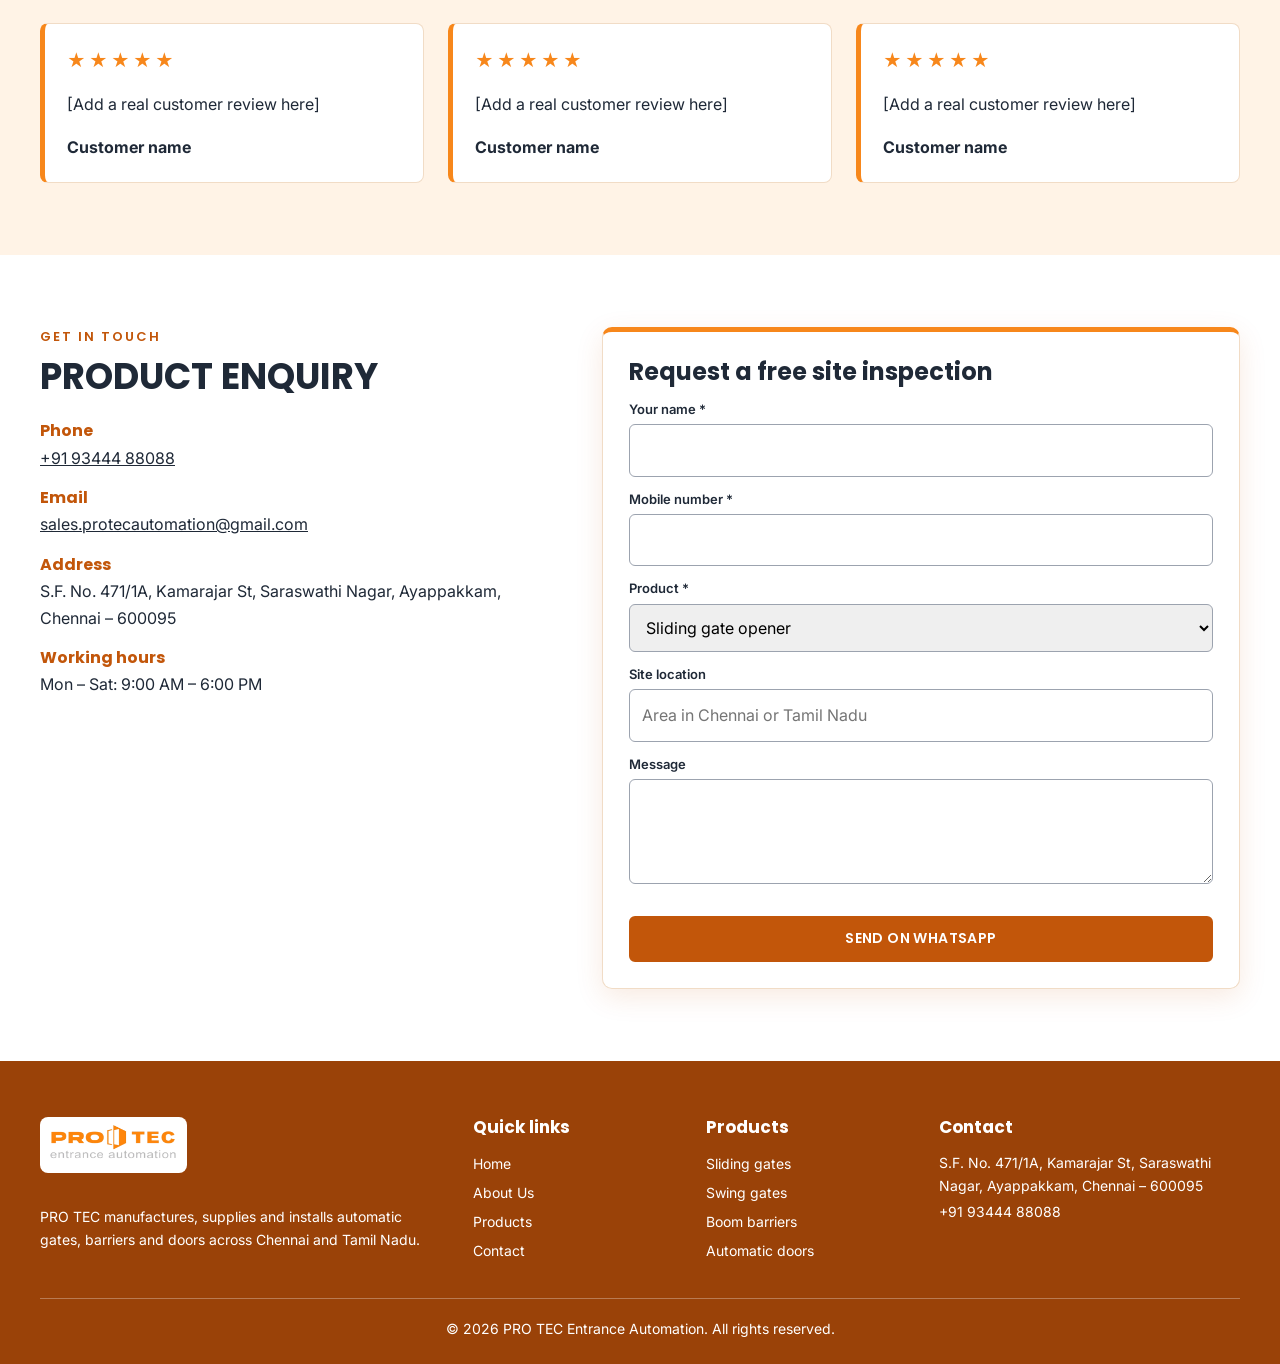
==== commit 9388147c: "adding range of products and new section for service an AMC Updated product offerings and service de" ====
--- a/index.html
+++ b/index.html
@@ -10,7 +10,7 @@
 <meta property="og:title" content="Automatic Gates &amp; Boom Barriers in Chennai | PRO TEC"><meta property="og:description" content="Sliding &amp; swing gates, boom barriers, rolling shutters and high-speed doors in Chennai and Tamil Nadu. Supply, install &amp; service. Call +91 93444 88088."><meta property="og:url" content="https://protecentranceautomation.com/">
 <meta property="og:image" content="https://protecentranceautomation.com/sliding-gate-opener-chennai.jpg"><meta property="og:image:alt" content="PRO TEC automatic sliding gate opener installed on a wooden gate in Chennai">
 <meta name="twitter:card" content="summary_large_image"><meta name="twitter:image" content="https://protecentranceautomation.com/sliding-gate-opener-chennai.jpg"><meta name="twitter:title" content="Automatic Gates &amp; Boom Barriers in Chennai | PRO TEC"><meta name="twitter:description" content="Sliding &amp; swing gates, boom barriers, rolling shutters and high-speed doors in Chennai and Tamil Nadu. Supply, install &amp; service. Call +91 93444 88088.">
-<script type="application/ld+json">{"@context": "https://schema.org", "@type": "LocalBusiness", "name": "PRO TEC Entrance Automation", "url": "https://protecentranceautomation.com/", "telephone": "+91 93444 88088", "email": "sales.protecautomation@gmail.com", "description": "PRO TEC manufactures, supplies, installs and services automatic gates, boom barriers, rolling shutters, garage doors, high-speed doors and access control systems in Chennai and across Tamil Nadu.", "address": {"@type": "PostalAddress", "streetAddress": "S.F. No. 471/1A, Kamarajar St, Saraswathi Nagar, Ayappakkam", "addressLocality": "Chennai", "addressRegion": "Tamil Nadu", "postalCode": "600095", "addressCountry": "IN"}, "openingHoursSpecification": [{"@type": "OpeningHoursSpecification", "dayOfWeek": ["Monday", "Tuesday", "Wednesday", "Thursday", "Friday", "Saturday"], "opens": "09:00", "closes": "18:00"}], "areaServed": [{"@type": "City", "name": "Chennai"}, {"@type": "State", "name": "Tamil Nadu"}], "hasOfferCatalog": {"@type": "OfferCatalog", "name": "Entrance automation products and services", "itemListElement": [{"@type": "Offer", "itemOffered": {"@type": "Service", "name": "Automatic sliding gate openers"}}, {"@type": "Offer", "itemOffered": {"@type": "Service", "name": "Automatic swing gate openers"}}, {"@type": "Offer", "itemOffered": {"@type": "Service", "name": "Boom barriers"}}, {"@type": "Offer", "itemOffered": {"@type": "Service", "name": "Automatic doors"}}, {"@type": "Offer", "itemOffered": {"@type": "Service", "name": "Garage doors"}}, {"@type": "Offer", "itemOffered": {"@type": "Service", "name": "Aluminium rolling shutters"}}, {"@type": "Offer", "itemOffered": {"@type": "Service", "name": "GI rolling shutters"}}, {"@type": "Offer", "itemOffered": {"@type": "Service", "name": "High-speed doors"}}, {"@type": "Offer", "itemOffered": {"@type": "Service", "name": "RFID access control"}}, {"@type": "Offer", "itemOffered": {"@type": "Service", "name": "Gate repair and annual maintenance (AMC)"}}]}, "image": "https://protecentranceautomation.com/sliding-gate-opener-chennai.jpg", "logo": "https://protecentranceautomation.com/protec-logo.png"}</script>
+<script type="application/ld+json">{"@context": "https://schema.org", "@type": "LocalBusiness", "name": "PRO TEC Entrance Automation", "url": "https://protecentranceautomation.com/", "telephone": "+91 93444 88088", "email": "sales.protecautomation@gmail.com", "description": "PRO TEC manufactures, supplies, installs and services automatic gates, boom barriers, rolling shutters, garage doors, high-speed doors and access control systems in Chennai and across Tamil Nadu.", "address": {"@type": "PostalAddress", "streetAddress": "S.F. No. 471/1A, Kamarajar St, Saraswathi Nagar, Ayappakkam", "addressLocality": "Chennai", "addressRegion": "Tamil Nadu", "postalCode": "600095", "addressCountry": "IN"}, "openingHoursSpecification": [{"@type": "OpeningHoursSpecification", "dayOfWeek": ["Monday", "Tuesday", "Wednesday", "Thursday", "Friday", "Saturday"], "opens": "09:00", "closes": "18:00"}], "areaServed": [{"@type": "City", "name": "Chennai"}, {"@type": "State", "name": "Tamil Nadu"}], "hasOfferCatalog": {"@type": "OfferCatalog", "name": "Entrance automation products and services", "itemListElement": [{"@type": "Offer", "itemOffered": {"@type": "Service", "name": "Automatic sliding gate openers"}}, {"@type": "Offer", "itemOffered": {"@type": "Service", "name": "Automatic swing gate openers"}}, {"@type": "Offer", "itemOffered": {"@type": "Service", "name": "Boom barriers"}}, {"@type": "Offer", "itemOffered": {"@type": "Service", "name": "Automatic doors"}}, {"@type": "Offer", "itemOffered": {"@type": "Service", "name": "Garage doors"}}, {"@type": "Offer", "itemOffered": {"@type": "Service", "name": "Aluminium rolling shutters"}}, {"@type": "Offer", "itemOffered": {"@type": "Service", "name": "GI rolling shutters"}}, {"@type": "Offer", "itemOffered": {"@type": "Service", "name": "High-speed doors"}}, {"@type": "Offer", "itemOffered": {"@type": "Service", "name": "RFID access control"}}, {"@type": "Offer", "itemOffered": {"@type": "Service", "name": "Gate repair and annual maintenance (AMC)"}}, {"@type": "Offer", "itemOffered": {"@type": "Service", "name": "Motorised rolling shutters"}}]}, "image": "https://protecentranceautomation.com/sliding-gate-opener-chennai.jpg", "logo": "https://protecentranceautomation.com/protec-logo.png"}</script>
 <link href="https://fonts.googleapis.com/css2?family=Poppins:wght@500;600;700&family=Inter:wght@400;500;600&display=swap" rel="stylesheet">
 <style>
 :root{--or:#F7871B;--od:#C2560A;--ox:#9A4208;--tint:#FFF3E6;--tx:#1F2937;--mu:#4B5563;--bd:#F1DCC6}
@@ -110,6 +110,11 @@
 @media(hover:none){.arw{opacity:.92}}
 .pc .sym{height:150px;display:flex;align-items:center;justify-content:center;background:#fff;border-bottom:1px solid var(--or);padding:14px}
 .pc .sym img{max-width:80%;max-height:100%;width:auto;height:auto;display:block}
+.svc{padding:44px 0;background:#fff}.svcbox{display:grid;grid-template-columns:auto 1fr auto;gap:32px;align-items:center;border:1.5px solid var(--or);border-radius:14px;padding:26px 32px;background:var(--tint)}
+.svcimg{width:150px;height:auto;display:block}.svc h2{font-size:clamp(24px,3vw,30px);margin:6px 0 8px}.svc p{color:var(--mu);margin:0;max-width:560px}
+.svcl{display:flex;flex-wrap:wrap;gap:6px 22px;margin:14px 0 0;padding:0;list-style:none;font-weight:600;font-size:14px}.svcl li:before{content:"\2713\00a0";color:var(--od);font-weight:700}
+.svcact{display:flex;flex-direction:column;gap:10px}
+@media(max-width:900px){.svcbox{grid-template-columns:1fr;padding:22px}.svcact{flex-direction:row;flex-wrap:wrap}.svcimg{width:120px}}
 @media(max-width:900px){.slide .w{padding-left:56px;padding-right:56px}.arw{width:38px;height:38px;margin-top:-19px}.arw.prev{left:8px}.arw.next{right:8px}}
 @media(max-width:900px){.burger{display:block}.menu{margin:0!important;display:none;position:absolute;left:0;right:0;top:76px;background:#fff;flex-direction:column;align-items:stretch;padding:8px 20px 16px;box-shadow:0 12px 20px rgba(0,0,0,.12);max-height:75vh;overflow:auto}.menu.open{display:flex}
 .dd .sub{display:block;position:static;box-shadow:none;border:0;padding:0 0 0 12px}.two,.contact,footer .g{grid-template-columns:1fr}.slide{min-height:520px}.w{padding:0 20px}.slide:after{background:linear-gradient(180deg,rgba(255,255,255,.6),rgba(255,255,255,.96) 65%)}.bgp{align-items:flex-start;justify-content:center;padding:20px}.nav .btn{display:none}.enq{display:none}}
@@ -120,7 +125,7 @@
 <header><div class="w nav"><a href="#home"><img src="protec-logo.png" alt="PRO TEC entrance automation" width="141" height="54"></a>
 <button class="burger" id="bg" aria-label="Open menu">☰</button>
 <nav class="menu" id="mn"><a href="#home">Home</a><a href="#about">About Us</a>
-<div class="dd"><a href="#products">Products ▾</a><div class="sub"><a href="#products">Sliding Gate Openers</a><a href="#products">Swing Gate Openers</a><a href="#products">Boom Barriers</a><a href="#products">Automatic Doors</a><a href="#products">Access Control</a><a href="#products">Service &amp; AMC</a></div></div>
+<div class="dd"><a href="#products">Products ▾</a><div class="sub"><a href="#products">Automatic Sliding Gate</a><a href="#products">Automatic Swing Gate</a><a href="#products">Boom Barriers</a><a href="#products">Automatic Doors</a><a href="#products">Access Control</a><a href="#products">Motorised Rolling Shutter</a><a href="#service">Service &amp; AMC</a></div></div>
 <a href="#applications">Applications</a><a href="#projects">Projects</a><a href="#contact">Contact Us</a></nav>
 <a class="btn" href="#contact">Get Quote</a></div></header>
 
@@ -143,13 +148,14 @@
 <div class="row"><a class="btn" href="#contact">Explore more</a></div></div></div></section>
 
 <section class="sec tint" id="products"><div class="w"><div class="head"><h2>Our range of products</h2><p>Heavy-duty systems built for high use and Tamil Nadu’s coastal climate.</p></div><div class="g">
-<div class="pc"><div class="sym"><img src="sliding-gate-symbol.png" alt="Sliding gate opener symbol" width="224" height="79" loading="lazy" decoding="async"></div><div class="b"><h3>Sliding Gate Openers</h3><p>For homes, factories and commercial sites.</p><a href="#contact">Know more →</a></div></div>
-<div class="pc"><div class="sym"><img src="swing-gate-symbol.png" alt="Swing gate opener symbol" width="146" height="124" loading="lazy" decoding="async"></div><div class="b"><h3>Swing Gate Openers</h3><p>Quiet, secure arms for single and double gates.</p><a href="#contact">Know more →</a></div></div>
+<div class="pc"><div class="sym"><img src="sliding-gate-symbol.png" alt="Automatic sliding gate symbol" width="224" height="79" loading="lazy" decoding="async"></div><div class="b"><h3>Automatic Sliding Gate</h3><p>For homes, factories and commercial sites.</p><a href="#contact">Know more →</a></div></div>
+<div class="pc"><div class="sym"><img src="swing-gate-symbol.png" alt="Automatic swing gate symbol" width="146" height="124" loading="lazy" decoding="async"></div><div class="b"><h3>Automatic Swing Gate</h3><p>Quiet, secure arms for single and double gates.</p><a href="#contact">Know more →</a></div></div>
 <div class="pc"><div class="sym"><img src="boom-barrier-symbol.png" alt="Boom barrier symbol" width="212" height="120" loading="lazy" decoding="async"></div><div class="b"><h3>Boom Barriers</h3><p>High-speed barriers for parks and complexes.</p><a href="#contact">Know more →</a></div></div>
 <div class="pc"><div class="sym"><img src="automatic-door-symbol.png" alt="Automatic sliding door symbol" width="155" height="121" loading="lazy" decoding="async"></div><div class="b"><h3>Automatic Doors</h3><p>Motion-sensor glass doors for busy buildings.</p><a href="#contact">Know more →</a></div></div>
 <div class="pc"><div class="sym"><img src="access-control-symbol.png" alt="Access control symbol" width="109" height="122" loading="lazy" decoding="async"></div><div class="b"><h3>Access Control</h3><p>RFID, remotes and GSM control for managed entry.</p><a href="#contact">Know more →</a></div></div>
-<div class="pc"><div class="sym"><img src="service-amc-symbol.png" alt="Service and maintenance symbol" width="176" height="127" loading="lazy" decoding="async"></div><div class="b"><h3>Service &amp; AMC</h3><p>Repairs, spares and annual maintenance plans.</p><a href="#contact">Know more →</a></div></div>
+<div class="pc"><div class="sym"><img src="motorised-rolling-shutter-symbol.png" alt="Motorised rolling shutter symbol" width="140" height="120" loading="lazy" decoding="async"></div><div class="b"><h3>Motorised Rolling Shutter</h3><p>Motor-driven shutters for shops, godowns and factories.</p><a href="#contact">Know more →</a></div></div>
 </div></div></section>
+<section class="svc" id="service"><div class="w"><div class="svcbox"><img class="svcimg" src="service-amc-symbol.png" alt="Service and maintenance symbol" width="176" height="127" loading="lazy" decoding="async"><div class="svctx"><div class="kick">Service &amp; AMC</div><h2>Repairs, spares and annual maintenance</h2><p>Our technicians keep your gates, barriers, doors and shutters running, for homes, apartments, IT parks and factories.</p><ul class="svcl"><li>Emergency repair within 4 to 6 hours</li><li>Genuine spares with warranty</li><li>Annual maintenance plans (AMC)</li></ul></div><div class="svcact"><a class="btn" href="tel:+919344488088">Call now</a><a class="btn o" href="#contact">Request AMC quote</a></div></div></div></section>
 
 <section class="sec" id="product-applications"><div class="w"><div class="pt"><h2>Product <span>Applications</span></h2><p>Entrance solutions for every kind of site.</p></div><div class="pa"><div class="pcard"><svg viewBox="0 0 64 64" fill="none" stroke="#1F2937" stroke-width="2.4" stroke-linecap="round" stroke-linejoin="round" aria-hidden="true"><path d="M16 56V14l16-8 16 8v42z"/><path d="M26 56V44h12v12"/><path class="a" d="M24 22h4M36 22h4M24 30h4M36 30h4M24 38h4M36 38h4"/></svg><h3>Residential</h3></div><div class="pcard"><svg viewBox="0 0 64 64" fill="none" stroke="#1F2937" stroke-width="2.4" stroke-linecap="round" stroke-linejoin="round" aria-hidden="true"><path d="M8 56V28l16 10V28l16 10V14h10v42z"/><path class="a" d="M16 48h6M30 48h6M44 24h2M44 32h2"/></svg><h3>Industries</h3></div><div class="pcard"><svg viewBox="0 0 64 64" fill="none" stroke="#1F2937" stroke-width="2.4" stroke-linecap="round" stroke-linejoin="round" aria-hidden="true"><path d="M6 28L32 10l26 18v28H6z"/><path d="M18 56V36h28v20"/><path class="a" d="M18 42h28M18 48h28"/></svg><h3>Warehouses</h3></div><div class="pcard"><svg viewBox="0 0 64 64" fill="none" stroke="#1F2937" stroke-width="2.4" stroke-linecap="round" stroke-linejoin="round" aria-hidden="true"><path d="M8 56V24h18v32M26 56V12h30v44M4 56h56"/><path class="a" d="M14 32h6M14 40h6M33 20h6M45 20h6M33 28h6M45 28h6M33 36h6M45 36h6"/></svg><h3>Apartments</h3></div><div class="pcard"><svg viewBox="0 0 64 64" fill="none" stroke="#1F2937" stroke-width="2.4" stroke-linecap="round" stroke-linejoin="round" aria-hidden="true"><rect x="8" y="12" width="48" height="32" rx="3"/><path d="M24 56h16M32 44v12"/><path class="a" d="M16 36l8-10 8 6 10-12 6 8"/></svg><h3>IT Parks</h3></div><div class="pcard"><svg viewBox="0 0 64 64" fill="none" stroke="#1F2937" stroke-width="2.4" stroke-linecap="round" stroke-linejoin="round" aria-hidden="true"><path d="M8 24h48v32H8zM6 24l4-12h44l4 12"/><path d="M26 56V40h12v16"/><path class="a" d="M14 32h8M42 32h8"/></svg><h3>Shopping Malls</h3></div><div class="pcard"><svg viewBox="0 0 64 64" fill="none" stroke="#1F2937" stroke-width="2.4" stroke-linecap="round" stroke-linejoin="round" aria-hidden="true"><rect x="10" y="6" width="22" height="24" rx="3"/><path d="M21 30v26M13 56h16"/><path class="a" d="M17 24V12h6a4 4 0 0 1 0 8h-6M21 42h38M21 38h38v8H21z"/></svg><h3>Public Parking</h3></div><div class="pcard"><svg viewBox="0 0 64 64" fill="none" stroke="#1F2937" stroke-width="2.4" stroke-linecap="round" stroke-linejoin="round" aria-hidden="true"><path d="M6 28L32 10l26 18zM12 28v24M24 28v24M40 28v24M52 28v24M6 56h52"/><circle class="a" cx="32" cy="21" r="3"/></svg><h3>Institutions</h3></div></div></div></section>
 
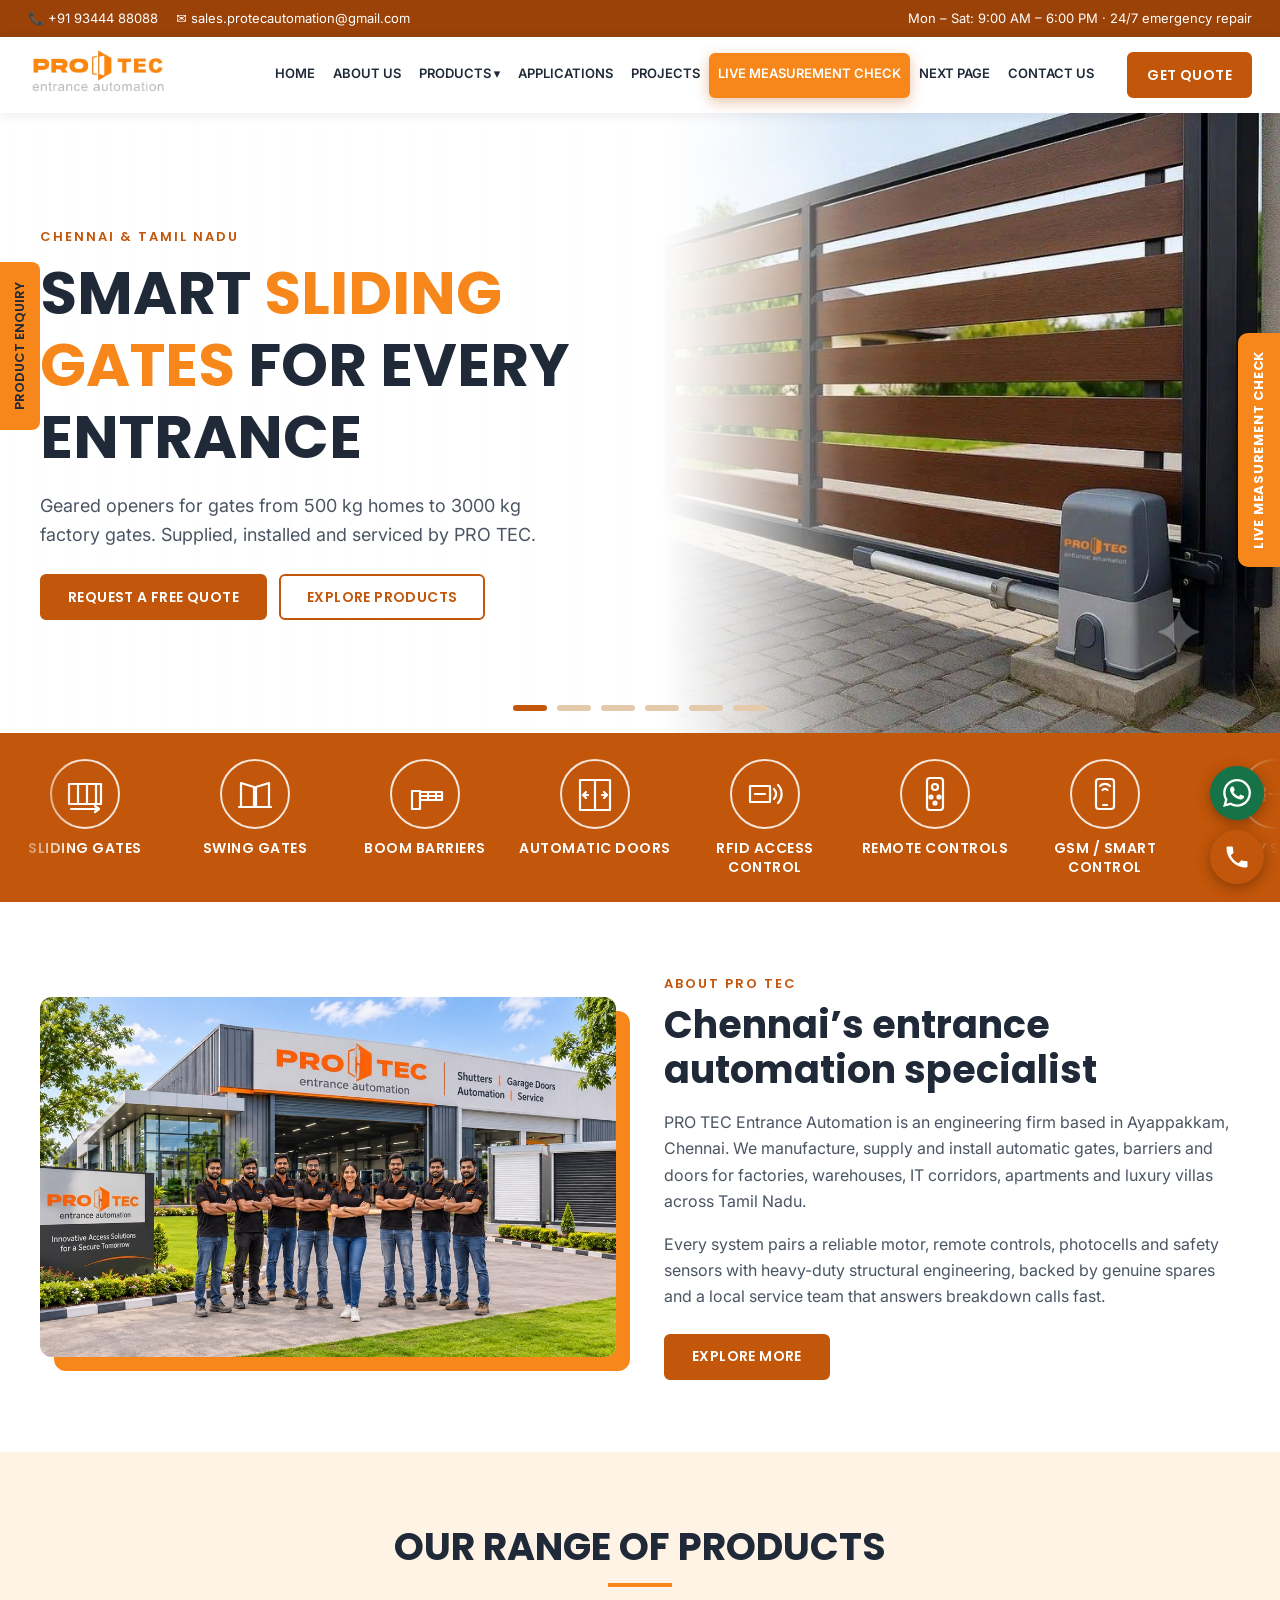
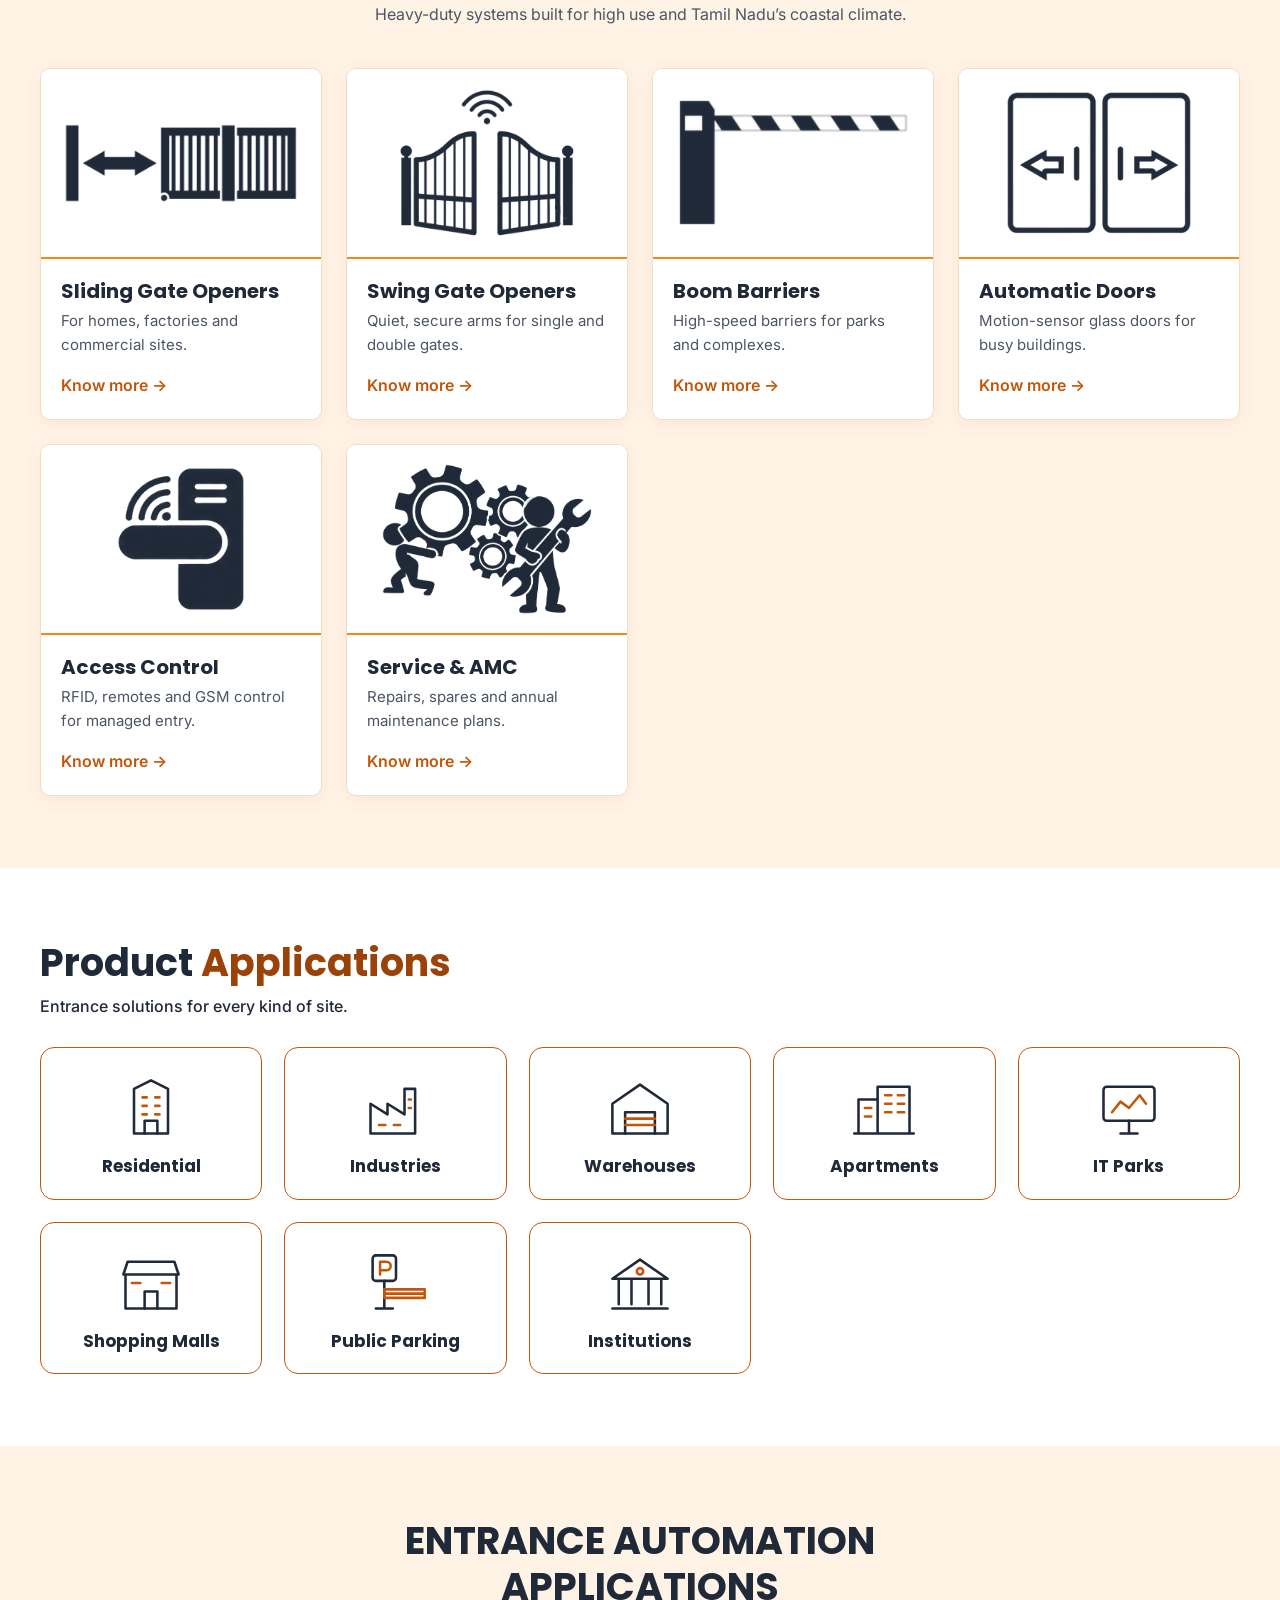
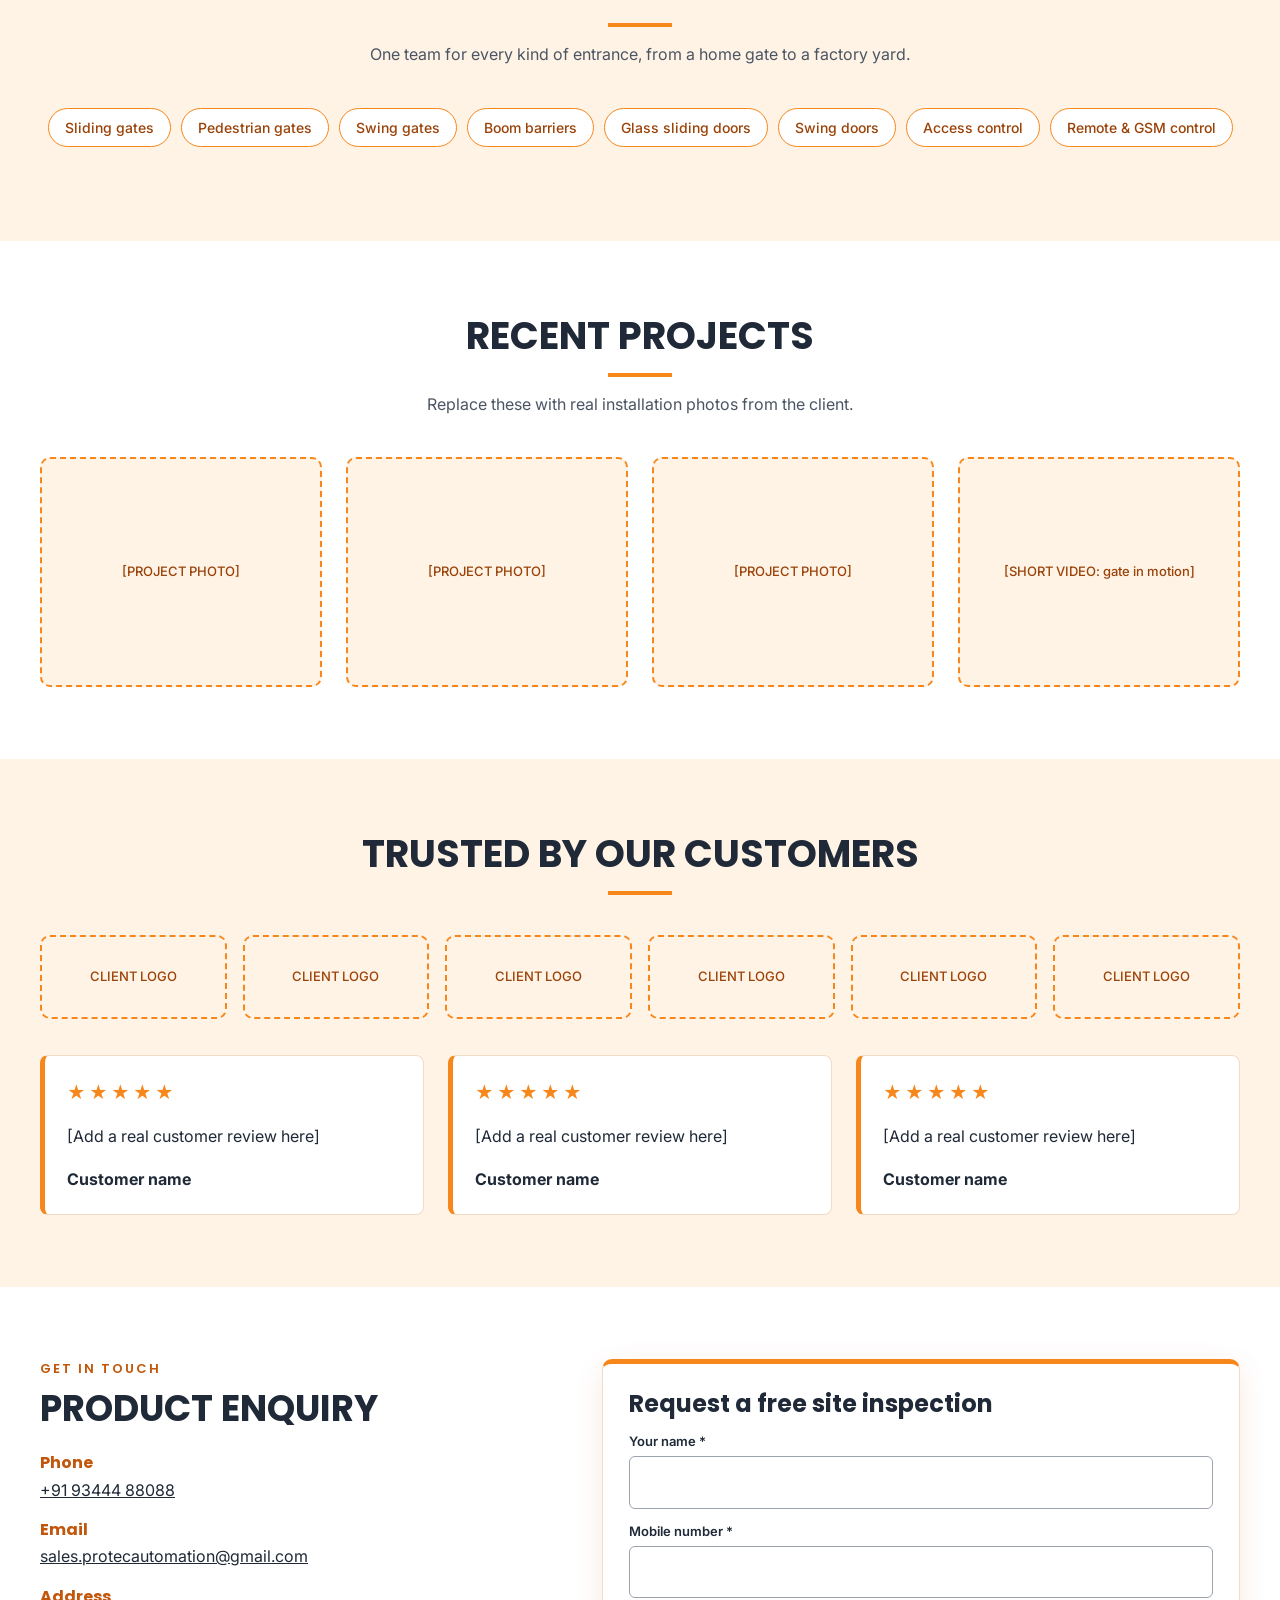
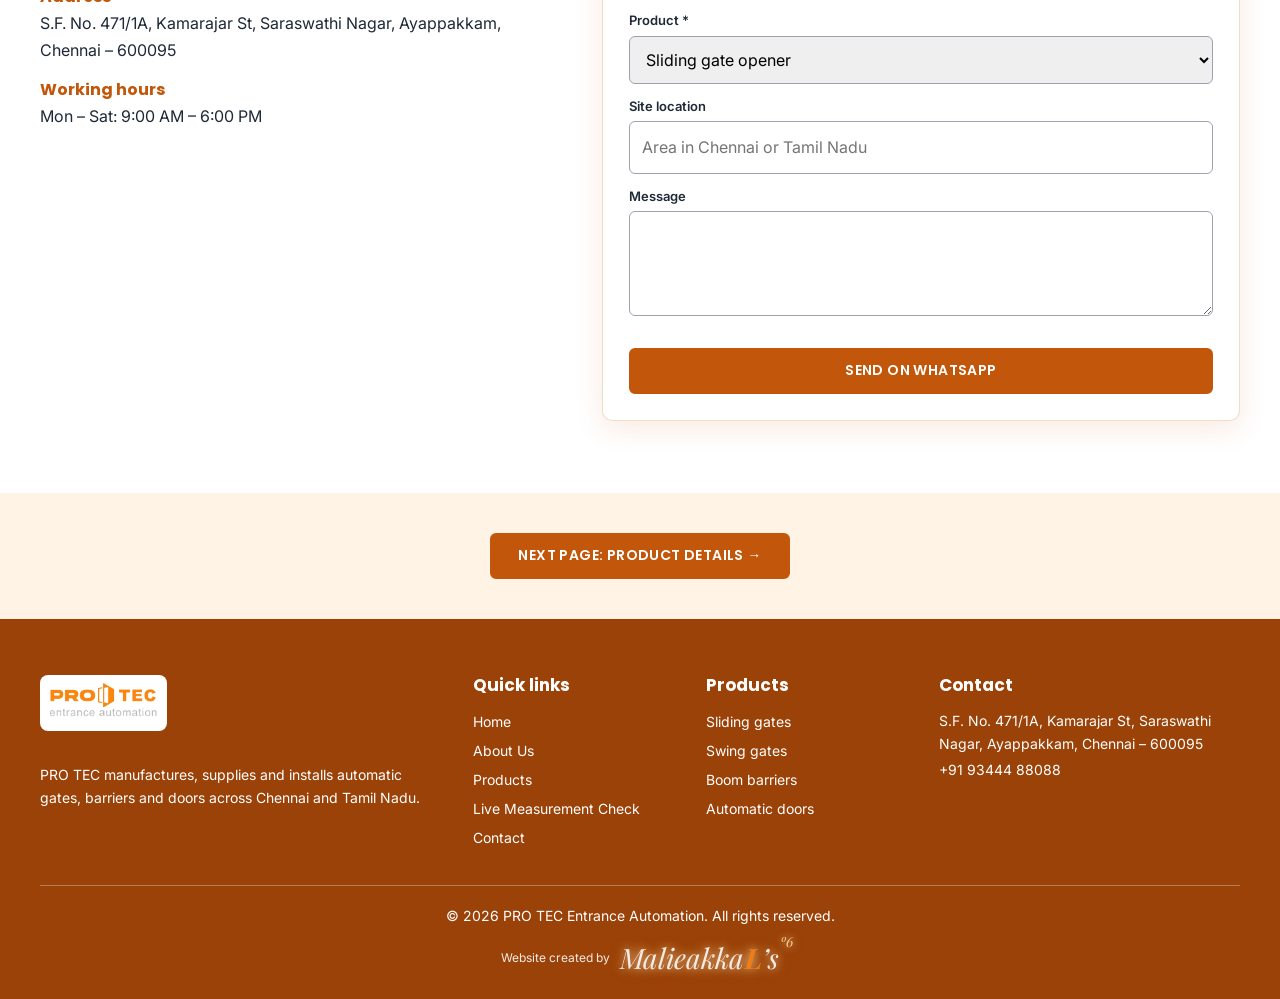
==== commit f635ab65: "for second page" ====
--- a/index.html
+++ b/index.html
@@ -1,17 +1,9 @@
 <!doctype html><html lang="en"><head><meta charset="utf-8">
 <meta name="viewport" content="width=device-width, initial-scale=1">
-<title>Automatic Gates &amp; Boom Barriers in Chennai | PRO TEC</title>
-<meta name="description" content="Sliding &amp; swing gates, boom barriers, rolling shutters and high-speed doors in Chennai and Tamil Nadu. Supply, install &amp; service. Call +91 93444 88088.">
-<meta name="robots" content="index, follow, max-image-preview:large">
-<link rel="canonical" href="https://protecentranceautomation.com/">
-<meta name="theme-color" content="#C2560A">
-<meta name="geo.region" content="IN-TN"><meta name="geo.placename" content="Chennai">
-<meta property="og:type" content="website"><meta property="og:site_name" content="PRO TEC Entrance Automation"><meta property="og:locale" content="en_IN">
-<meta property="og:title" content="Automatic Gates &amp; Boom Barriers in Chennai | PRO TEC"><meta property="og:description" content="Sliding &amp; swing gates, boom barriers, rolling shutters and high-speed doors in Chennai and Tamil Nadu. Supply, install &amp; service. Call +91 93444 88088."><meta property="og:url" content="https://protecentranceautomation.com/">
-<meta property="og:image" content="https://protecentranceautomation.com/sliding-gate-opener-chennai.jpg"><meta property="og:image:alt" content="PRO TEC automatic sliding gate opener installed on a wooden gate in Chennai">
-<meta name="twitter:card" content="summary_large_image"><meta name="twitter:image" content="https://protecentranceautomation.com/sliding-gate-opener-chennai.jpg"><meta name="twitter:title" content="Automatic Gates &amp; Boom Barriers in Chennai | PRO TEC"><meta name="twitter:description" content="Sliding &amp; swing gates, boom barriers, rolling shutters and high-speed doors in Chennai and Tamil Nadu. Supply, install &amp; service. Call +91 93444 88088.">
-<script type="application/ld+json">{"@context": "https://schema.org", "@type": "LocalBusiness", "name": "PRO TEC Entrance Automation", "url": "https://protecentranceautomation.com/", "telephone": "+91 93444 88088", "email": "sales.protecautomation@gmail.com", "description": "PRO TEC manufactures, supplies, installs and services automatic gates, boom barriers, rolling shutters, garage doors, high-speed doors and access control systems in Chennai and across Tamil Nadu.", "address": {"@type": "PostalAddress", "streetAddress": "S.F. No. 471/1A, Kamarajar St, Saraswathi Nagar, Ayappakkam", "addressLocality": "Chennai", "addressRegion": "Tamil Nadu", "postalCode": "600095", "addressCountry": "IN"}, "openingHoursSpecification": [{"@type": "OpeningHoursSpecification", "dayOfWeek": ["Monday", "Tuesday", "Wednesday", "Thursday", "Friday", "Saturday"], "opens": "09:00", "closes": "18:00"}], "areaServed": [{"@type": "City", "name": "Chennai"}, {"@type": "State", "name": "Tamil Nadu"}], "hasOfferCatalog": {"@type": "OfferCatalog", "name": "Entrance automation products and services", "itemListElement": [{"@type": "Offer", "itemOffered": {"@type": "Service", "name": "Automatic sliding gate openers"}}, {"@type": "Offer", "itemOffered": {"@type": "Service", "name": "Automatic swing gate openers"}}, {"@type": "Offer", "itemOffered": {"@type": "Service", "name": "Boom barriers"}}, {"@type": "Offer", "itemOffered": {"@type": "Service", "name": "Automatic doors"}}, {"@type": "Offer", "itemOffered": {"@type": "Service", "name": "Garage doors"}}, {"@type": "Offer", "itemOffered": {"@type": "Service", "name": "Aluminium rolling shutters"}}, {"@type": "Offer", "itemOffered": {"@type": "Service", "name": "GI rolling shutters"}}, {"@type": "Offer", "itemOffered": {"@type": "Service", "name": "High-speed doors"}}, {"@type": "Offer", "itemOffered": {"@type": "Service", "name": "RFID access control"}}, {"@type": "Offer", "itemOffered": {"@type": "Service", "name": "Gate repair and annual maintenance (AMC)"}}, {"@type": "Offer", "itemOffered": {"@type": "Service", "name": "Motorised rolling shutters"}}]}, "image": "https://protecentranceautomation.com/sliding-gate-opener-chennai.jpg", "logo": "https://protecentranceautomation.com/protec-logo.png"}</script>
-<link href="https://fonts.googleapis.com/css2?family=Poppins:wght@500;600;700&family=Inter:wght@400;500;600&display=swap" rel="stylesheet">
+<title>PRO TEC Entrance Automation | Automatic Gates &amp; Boom Barriers in Chennai</title>
+<meta name="description" content="Automatic sliding gates, swing gates, boom barriers, automatic doors and access control in Chennai and Tamil Nadu by PRO TEC.">
+<link href="https://fonts.googleapis.com/css2?family=Dancing+Script:wght@700&display=swap" rel="stylesheet">
+<link href="https://fonts.googleapis.com/css2?family=Playfair+Display:ital,wght@1,400;1,600&family=Poppins:wght@500;600;700&family=Inter:wght@400;500;600&display=swap" rel="stylesheet">
 <style>
 :root{--or:#F7871B;--od:#C2560A;--ox:#9A4208;--tint:#FFF3E6;--tx:#1F2937;--mu:#4B5563;--bd:#F1DCC6}
 *{box-sizing:border-box}html{scroll-behavior:smooth;scroll-padding-top:84px}
@@ -38,7 +30,7 @@
 .slide:after{content:"";position:absolute;inset:0;background:linear-gradient(90deg,#fff 0%,rgba(255,255,255,.94) 36%,rgba(255,255,255,0) 72%)}
 .slide .w{position:relative;z-index:2;width:100%}.slide .tx{max-width:620px}
 .kick{color:var(--od);font:600 13px Poppins;letter-spacing:2px;text-transform:uppercase}
-.hero h1,.hero h2.hs{font-size:clamp(34px,5vw,60px);margin:10px 0 16px;text-transform:uppercase}.hero h1 em,.hero h2.hs em{font-style:normal;color:var(--or)}
+.hero h1{font-size:clamp(34px,5vw,60px);margin:10px 0 16px;text-transform:uppercase}.hero h1 em{font-style:normal;color:var(--or)}
 .hero p{color:var(--mu);font-size:18px;max-width:520px}
 .row{display:flex;gap:12px;flex-wrap:wrap;margin-top:24px}
 .ph{background:var(--tint);border:2px dashed var(--or);color:var(--ox);display:flex;align-items:center;justify-content:center;text-align:center;padding:14px;font-size:13px;font-weight:500;border-radius:10px}
@@ -47,6 +39,7 @@
 @keyframes flip{from{opacity:0;transform:rotateY(-70deg) scale(1.08)}to{opacity:1;transform:none}}
 @keyframes txt{from{opacity:0;transform:translateX(-40px)}to{opacity:1;transform:none}}
 @media(prefers-reduced-motion:reduce){.slide.on .bgp,.slide.on .tx{animation:none}}
+.dots{position:absolute;left:0;right:0;bottom:22px;z-index:3;display:flex;gap:10px;justify-content:center}.dots button{width:34px;height:6px;border:0;border-radius:3px;background:#E5C9AB;cursor:pointer}.dots button.on{background:var(--od)}
 .band{background:var(--od);color:#fff}.band .w{display:grid;grid-template-columns:repeat(auto-fit,minmax(170px,1fr));gap:20px;padding-top:30px;padding-bottom:30px;text-align:center}
 .band b{display:block;font:700 44px Poppins;line-height:1}.band span{font-size:14px}
 .sec{padding:72px 0}.tint{background:var(--tint)}
@@ -83,12 +76,12 @@
 .pa{display:grid;grid-template-columns:repeat(auto-fit,minmax(220px,1fr));gap:22px}
 .pcard{border:1.5px solid var(--or);border-radius:14px;background:var(--tint);padding:26px 16px 22px;text-align:center;transition:.2s}.pcard:hover{background:#fff;transform:translateY(-4px);box-shadow:0 10px 24px rgba(194,86,10,.18)}
 .pcard svg{width:68px;height:68px;display:block;margin:0 auto 14px}.pcard .a{stroke:var(--or)}.pcard h3{font-size:17px}
-#product-applications{background:linear-gradient(rgba(255,255,255,.62),rgba(255,255,255,.62)),url(product-applications-bg.jpg) center/cover fixed no-repeat}
+#product-applications{background:linear-gradient(rgba(255,255,255,.62),rgba(255,255,255,.62)),url([data-uri]) center/cover fixed no-repeat}
 #product-applications .pt h2 span{color:var(--ox)}#product-applications .pt p{color:var(--tx);font-weight:500}
 #product-applications .pcard{background:rgba(255,255,255,.22);-webkit-backdrop-filter:blur(3px);backdrop-filter:blur(3px);border-color:var(--od)}
 #product-applications .pcard:hover{background:rgba(255,255,255,.7)}#product-applications .pcard .a{stroke:var(--od)}
 .bgp.has{background:#fff;border:0;display:block;padding:0}
-.pic{position:absolute;top:0;bottom:0;right:0;height:100%;width:auto;aspect-ratio:1/1;object-fit:cover;object-position:center;display:block;background:center/cover no-repeat;-webkit-mask-image:linear-gradient(90deg,transparent,#000 30%);mask-image:linear-gradient(90deg,transparent,#000 30%)}
+.pic{position:absolute;top:0;bottom:0;right:0;aspect-ratio:1/1;background:center/cover no-repeat;-webkit-mask-image:linear-gradient(90deg,transparent,#000 30%);mask-image:linear-gradient(90deg,transparent,#000 30%)}
 .abt{width:100%;aspect-ratio:16/10;object-fit:cover;object-position:center;display:block;border-radius:12px;box-shadow:14px 14px 0 var(--or)}
 .fab a svg{width:28px;height:28px;fill:#fff;display:block}
 .cur-dot,.cur-ring{position:fixed;left:0;top:0;border-radius:50%;pointer-events:none;opacity:0;transition:opacity .2s}
@@ -103,59 +96,70 @@
 @media(max-width:1280px) and (min-width:901px){.menu{font-size:13px;gap:0}.menu>a,.dd>a{padding:10px 9px}.nav .btn{padding:0 18px}}
 .menu a{white-space:nowrap}
 @media(max-width:1180px){.burger{display:block}.menu{margin:0!important;display:none;position:absolute;left:0;right:0;top:76px;background:#fff;flex-direction:column;align-items:stretch;padding:8px 20px 16px;box-shadow:0 12px 20px rgba(0,0,0,.12);max-height:75vh;overflow:auto}.menu.open{display:flex}.menu{padding-left:60px!important}.dd .sub{display:block;position:static;box-shadow:none;border:0;padding:0 0 0 12px}}
-.arw{position:absolute;top:50%;margin-top:-22px;width:44px;height:44px;border-radius:50%;border:2px solid var(--od);background:rgba(255,255,255,.92);color:var(--od);display:flex;align-items:center;justify-content:center;cursor:pointer;z-index:5;padding:0;opacity:0;transition:opacity .25s,background .2s,color .2s;box-shadow:0 4px 14px rgba(0,0,0,.18)}
-.arw.prev{left:48px}.arw.next{right:16px}
-.hero:hover .arw,.arw:focus-visible{opacity:1}.arw:hover{background:var(--od);color:#fff}
-.slide .w{padding-left:108px}
-@media(hover:none){.arw{opacity:.92}}
-.pc .sym{height:150px;display:flex;align-items:center;justify-content:center;background:#fff;border-bottom:1px solid var(--or);padding:14px}
-.pc .sym img{max-width:80%;max-height:100%;width:auto;height:auto;display:block}
-.svc{padding:44px 0;background:#fff}.svcbox{display:grid;grid-template-columns:auto 1fr auto;gap:32px;align-items:center;border:1.5px solid var(--or);border-radius:14px;padding:26px 32px;background:var(--tint)}
-.svcimg{width:150px;height:auto;display:block}.svc h2{font-size:clamp(24px,3vw,30px);margin:6px 0 8px}.svc p{color:var(--mu);margin:0;max-width:560px}
-.svcl{display:flex;flex-wrap:wrap;gap:6px 22px;margin:14px 0 0;padding:0;list-style:none;font-weight:600;font-size:14px}.svcl li:before{content:"\2713\00a0";color:var(--od);font-weight:700}
-.svcact{display:flex;flex-direction:column;gap:10px}
-@media(max-width:900px){.svcbox{grid-template-columns:1fr;padding:22px}.svcact{flex-direction:row;flex-wrap:wrap}.svcimg{width:120px}}
-@media(max-width:900px){.slide .w{padding-left:56px;padding-right:56px}.arw{width:38px;height:38px;margin-top:-19px}.arw.prev{left:8px}.arw.next{right:8px}}
+.lv{position:fixed;inset:0;z-index:20000;background:#0f172a;display:flex;flex-direction:column}.lv[hidden]{display:none}
+.lvbar{height:56px;display:flex;align-items:center;gap:16px;padding:0 16px;background:#fff;border-bottom:3px solid var(--or);flex-shrink:0;font:600 15px Poppins,sans-serif;color:var(--tx)}
+.lvbar .btn{min-height:38px;padding:0 18px;font-size:13px}
+#lvf{flex:1;width:100%;border:0;background:#fff}
+body.live-open{overflow:hidden}.live-open .cur-dot,.live-open .cur-ring{display:none}
+body.cc.live-open,body.cc.live-open *{cursor:auto!important}
 @media(max-width:900px){.burger{display:block}.menu{margin:0!important;display:none;position:absolute;left:0;right:0;top:76px;background:#fff;flex-direction:column;align-items:stretch;padding:8px 20px 16px;box-shadow:0 12px 20px rgba(0,0,0,.12);max-height:75vh;overflow:auto}.menu.open{display:flex}
 .dd .sub{display:block;position:static;box-shadow:none;border:0;padding:0 0 0 12px}.two,.contact,footer .g{grid-template-columns:1fr}.slide{min-height:520px}.w{padding:0 20px}.slide:after{background:linear-gradient(180deg,rgba(255,255,255,.6),rgba(255,255,255,.96) 65%)}.bgp{align-items:flex-start;justify-content:center;padding:20px}.nav .btn{display:none}.enq{display:none}}
 @media(max-width:900px){#product-applications{background-attachment:scroll}}
-@media(max-width:900px){.pic{left:0;width:100%;aspect-ratio:auto;-webkit-mask-image:none;mask-image:none;opacity:.55}}
+@media(max-width:900px){.pic{left:0;aspect-ratio:auto;-webkit-mask-image:none;mask-image:none;opacity:.55}}
+
+.pg{position:fixed;inset:0;z-index:19000;background:#fff;overflow:auto;display:flex;flex-direction:column}.pg[hidden]{display:none}
+.pgbar{position:sticky;top:0;z-index:2;height:56px;flex-shrink:0;display:flex;align-items:center;gap:16px;padding:0 16px;background:#fff;border-bottom:3px solid var(--or);font:600 15px Poppins,sans-serif}
+.pgbar .btn{min-height:38px;padding:0 18px;font-size:13px}.pgbar .sp{margin-left:auto}
+.pgh{background:var(--tint);padding:56px 0 44px;text-align:center}.pgh h1{font-size:clamp(30px,5vw,48px);text-transform:uppercase}.pgh h1 em{font-style:normal;color:var(--or)}.pgh p{color:var(--mu);max-width:640px;margin:14px auto 0}
+.pgc{background:#fff;border:1px solid var(--bd);border-radius:12px;padding:26px;box-shadow:0 4px 18px rgba(194,86,10,.08)}
+.pgc h3{font-size:20px;color:var(--od)}.pgc ul{margin:12px 0 0;padding-left:18px;color:var(--mu)}.pgc li{margin:4px 0}
+.pgn{text-align:center;padding:48px 0;background:var(--tint)}.pgn .row{justify-content:center}
+.nxt{text-align:center;padding:40px 0;background:var(--tint)}
+body.pg-open{overflow:hidden}.pg-open .cur-dot,.pg-open .cur-ring{display:none}
+body.cc.pg-open,body.cc.pg-open *{cursor:auto!important}
+.by{display:flex;align-items:center;justify-content:center;gap:10px;margin-top:14px;font-size:12px;opacity:.9}.by .sig{font:italic 400 28px/1 "Playfair Display","Bodoni Moda",Georgia,serif;color:#fff;text-decoration:none;display:inline-block;transform-origin:50% 0;animation:swing 3.2s ease-in-out infinite;white-space:nowrap;text-shadow:0 0 8px rgba(255,236,190,.85),0 0 18px rgba(255,200,120,.5);position:relative}.sig::after{content:"º6";position:absolute;right:-14px;top:-6px;font-size:14px;color:#ffe3a0;animation:tw 1.8s ease-in-out infinite}@keyframes tw{0%,100%{opacity:.2;transform:scale(.6)}50%{opacity:1;transform:scale(1.2)}}.by .sig b{color:var(--or);font-size:28px;margin-left:1px}
+
+.menu>a.hl{background:var(--or);color:#fff!important;border-radius:6px;border-bottom-color:transparent;box-shadow:0 4px 14px rgba(194,86,10,.35);animation:pulse 2.4s ease-in-out infinite}
+.menu>a.hl:hover{background:var(--od);border-color:transparent}
+@keyframes pulse{0%,100%{box-shadow:0 0 0 0 rgba(194,86,10,.5)}50%{box-shadow:0 0 0 8px rgba(194,86,10,0)}}
+.lfab{position:fixed;right:0;top:50%;z-index:9000;transform:translateY(-50%);background:var(--or);color:#fff;text-decoration:none;font:700 13px Poppins,sans-serif;letter-spacing:.06em;text-transform:uppercase;padding:18px 11px;border-radius:10px 0 0 10px;box-shadow:-4px 4px 16px rgba(0,0,0,.25)}
+.lfab span{writing-mode:vertical-rl;transform:rotate(180deg);display:block;white-space:nowrap}
+.lfab:hover{background:var(--od);padding-right:16px}
+.pg-open .lfab,.lv:not([hidden])~.lfab{display:none}
+@media(prefers-reduced-motion:reduce){.menu>a.hl{animation:none}}
 </style></head><body>
 <div class="top"><div class="w"><div><a href="tel:+919344488088">📞 +91 93444 88088</a><a href="mailto:sales.protecautomation@gmail.com">✉ sales.protecautomation@gmail.com</a></div><div>Mon – Sat: 9:00 AM – 6:00 PM · 24/7 emergency repair</div></div></div>
-<header><div class="w nav"><a href="#home"><img src="protec-logo.png" alt="PRO TEC entrance automation" width="141" height="54"></a>
+<header><div class="w nav"><a href="#home"><img src="[data-uri]" alt="PRO TEC entrance automation"></a>
 <button class="burger" id="bg" aria-label="Open menu">☰</button>
 <nav class="menu" id="mn"><a href="#home">Home</a><a href="#about">About Us</a>
-<div class="dd"><a href="#products">Products ▾</a><div class="sub"><a href="#products">Automatic Sliding Gate</a><a href="#products">Automatic Swing Gate</a><a href="#products">Boom Barriers</a><a href="#products">Automatic Doors</a><a href="#products">Access Control</a><a href="#products">Motorised Rolling Shutter</a><a href="#service">Service &amp; AMC</a></div></div>
-<a href="#applications">Applications</a><a href="#projects">Projects</a><a href="#contact">Contact Us</a></nav>
+<div class="dd"><a href="#products">Products ▾</a><div class="sub"><a href="#products">Sliding Gate Openers</a><a href="#products">Swing Gate Openers</a><a href="#products">Boom Barriers</a><a href="#products">Automatic Doors</a><a href="#products">Access Control</a><a href="#products">Service &amp; AMC</a></div></div>
+<a href="#applications">Applications</a><a href="#projects">Projects</a><a href="#live" class="hl">Live Measurement Check</a><a href="#next">Next Page</a><a href="#contact">Contact Us</a></nav>
 <a class="btn" href="#contact">Get Quote</a></div></header>
 
 <section class="hero" id="home">
-<div class="slide on"><div class="bgp has"><img class="pic" src="sliding-gate-opener-chennai.jpg" alt="PRO TEC automatic sliding gate opener installed on a wooden gate in Chennai" width="736" height="736" decoding="async" fetchpriority="high"></div><div class="w"><div class="tx"><div class="kick">Chennai &amp; Tamil Nadu</div><h1>Smart <em>sliding gates</em> for every entrance</h1><p>Geared openers for gates from 500 kg homes to 3000 kg factory gates. Supplied, installed and serviced by PRO TEC.</p><div class="row"><a class="btn" href="#contact">Request a free quote</a><a class="btn o" href="#products">Explore products</a></div></div></div></div>
-<div class="slide"><div class="bgp has"><img class="pic" src="swing-gate-opener-chennai.jpg" alt="PRO TEC swing gate opener on a villa gate at sunset in Chennai" width="900" height="1125" decoding="async" style="object-position:center 62%"></div><div class="w"><div class="tx"><div class="kick">Villas &amp; Communities</div><h2 class="hs">Elegant <em>swing gates</em> that open quietly</h2><p>Linear arm and underground swing gate openers with remote and smartphone control.</p><div class="row"><a class="btn" href="#contact">Request a free quote</a><a class="btn o" href="#products">Explore products</a></div></div></div></div>
-<div class="slide"><div class="bgp has"><img class="pic" src="boom-barrier-chennai.jpg" alt="PRO TEC boom barrier at an office entrance in Chennai" width="900" height="1125" decoding="async" style="object-position:center 62%"></div><div class="w"><div class="tx"><div class="kick">IT Parks &amp; Apartments</div><h2 class="hs">High-speed <em>boom barriers</em> for busy gates</h2><p>Fast, reliable barriers with RFID and ticketing-ready controls for managed vehicle entry.</p><div class="row"><a class="btn" href="#contact">Request a free quote</a><a class="btn o" href="#products">Explore products</a></div></div></div></div>
-<div class="slide"><div class="bgp has"><img class="pic" src="garage-door-chennai.jpg" alt="Modern black automatic garage door with glass panels" width="720" height="720" decoding="async"></div><div class="w"><div class="tx"><div class="kick">Homes &amp; Villas</div><h2 class="hs">Stylish <em>garage doors</em> with smooth automation</h2><p>Garage doors that open quietly at the touch of a remote, supplied, installed and serviced by PRO TEC.</p><div class="row"><a class="btn" href="#contact">Request a free quote</a><a class="btn o" href="#products">Explore products</a></div></div></div></div>
-<div class="slide"><div class="bgp has"><img class="pic" src="aluminium-rolling-shutter-chennai.jpg" alt="PRO TEC aluminium rolling shutters in black, white and brown finishes" width="900" height="900" decoding="async"></div><div class="w"><div class="tx"><div class="kick">Shops, Homes &amp; Warehouses</div><h2 class="hs">Durable <em>aluminium rolling shutters</em></h2><p>Aluminium shutters that resist corrosion and wear, in a choice of colour finishes, installed and serviced by PRO TEC.</p><div class="row"><a class="btn" href="#contact">Request a free quote</a><a class="btn o" href="#products">Explore products</a></div></div></div></div>
-<div class="slide"><div class="bgp has"><img class="pic" src="gi-rolling-shutter-chennai.jpg" alt="PRO TEC GI rolling shutter on a modern shopfront" width="900" height="900" decoding="async"></div><div class="w"><div class="tx"><div class="kick">Shops, Godowns &amp; Factories</div><h2 class="hs">Strong <em>GI rolling shutters</em> for high security</h2><p>Galvanised iron rolling shutters built for daily use and tough protection, installed and serviced by PRO TEC.</p><div class="row"><a class="btn" href="#contact">Request a free quote</a><a class="btn o" href="#products">Explore products</a></div></div></div></div>
-<div class="slide"><div class="bgp has"><img class="pic" src="high-speed-door-chennai.jpg" alt="PRO TEC high-speed doors in a factory" width="900" height="900" decoding="async"></div><div class="w"><div class="tx"><div class="kick">Warehouses &amp; Factories</div><h2 class="hs">Fast <em>high-speed doors</em> for busy entrances</h2><p>Rapid-opening doors for places where quick, smooth access matters, such as warehouses, food processing units and cleanrooms, installed and serviced by PRO TEC.</p><div class="row"><a class="btn" href="#contact">Request a free quote</a><a class="btn o" href="#products">Explore products</a></div></div></div></div>
-<button class="arw prev" type="button" aria-label="Previous slide"><svg viewBox="0 0 24 24" width="22" height="22" fill="none" stroke="currentColor" stroke-width="3" stroke-linecap="round" stroke-linejoin="round" aria-hidden="true"><path d="M15 5l-7 7 7 7"/></svg></button><button class="arw next" type="button" aria-label="Next slide"><svg viewBox="0 0 24 24" width="22" height="22" fill="none" stroke="currentColor" stroke-width="3" stroke-linecap="round" stroke-linejoin="round" aria-hidden="true"><path d="M9 5l7 7-7 7"/></svg></button></section>
+<div class="slide on"><div class="bgp has"><div class="pic" style="background-image:url([data-uri]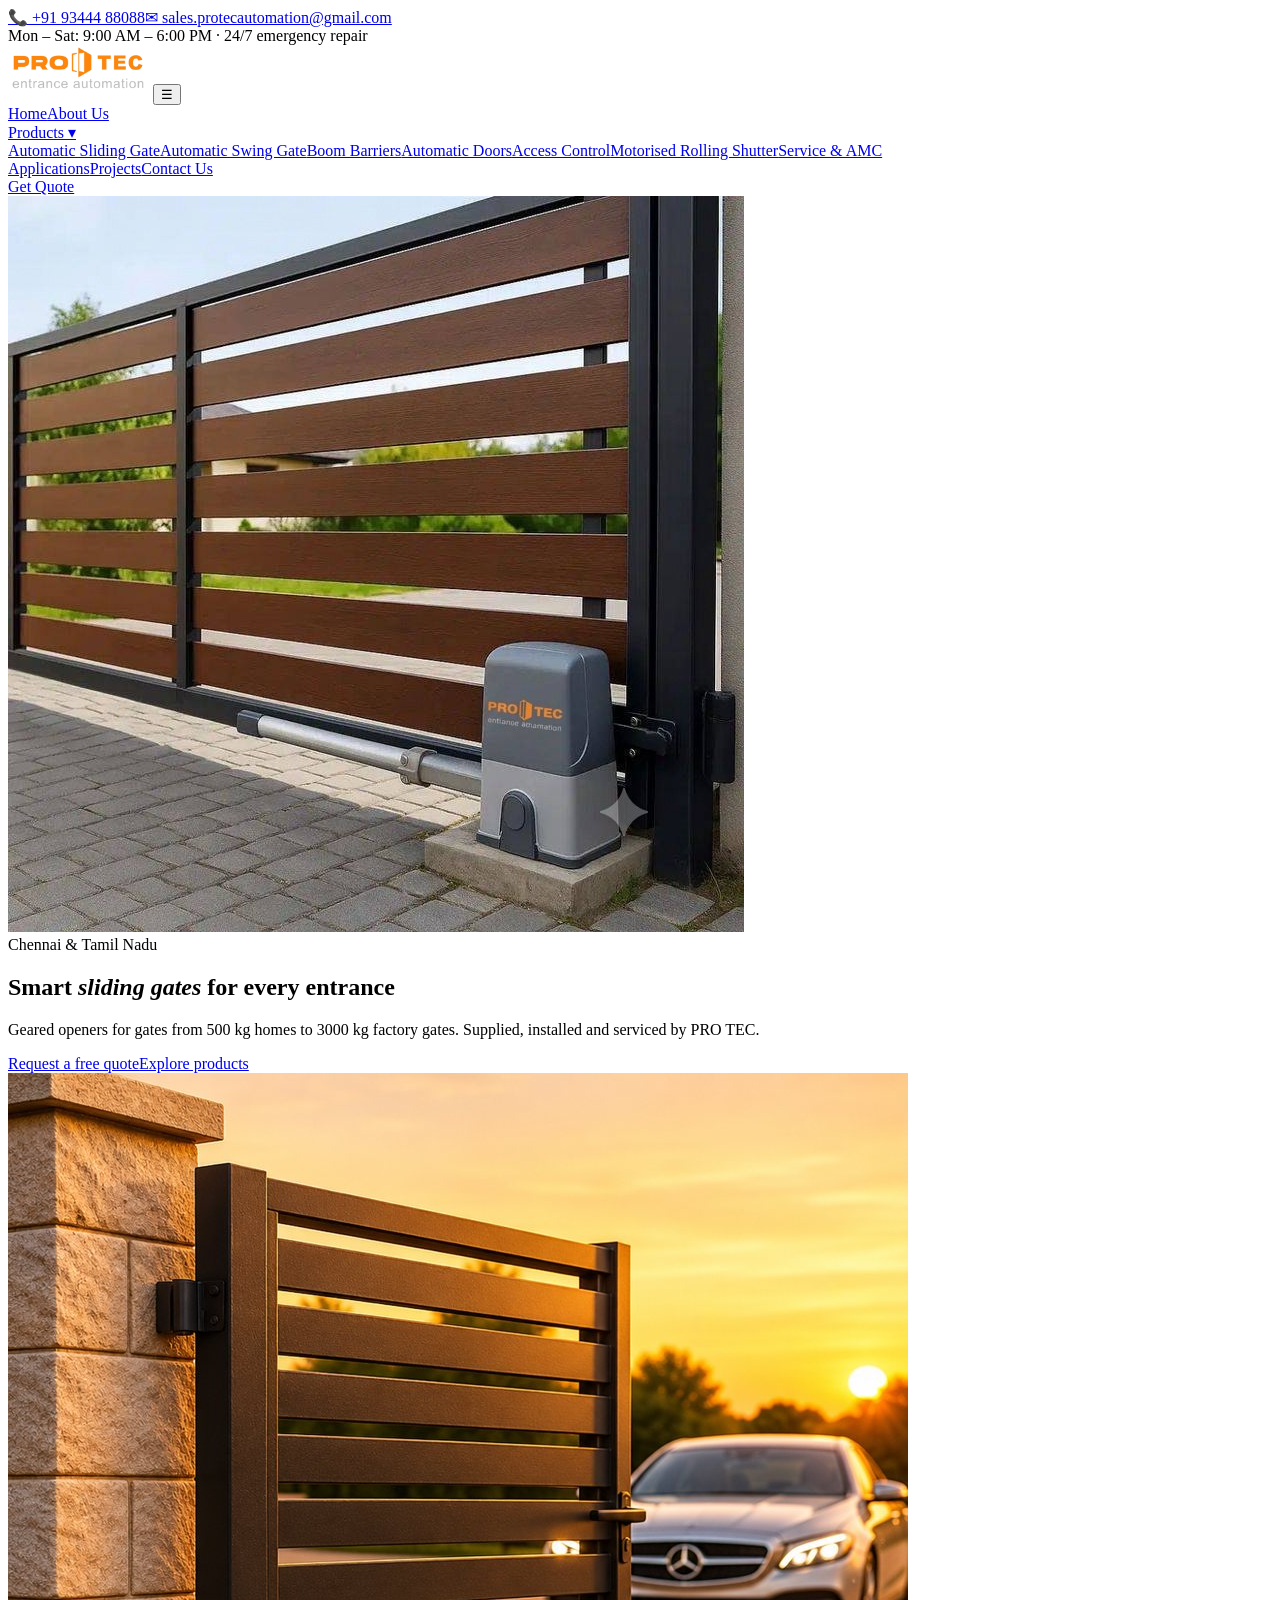
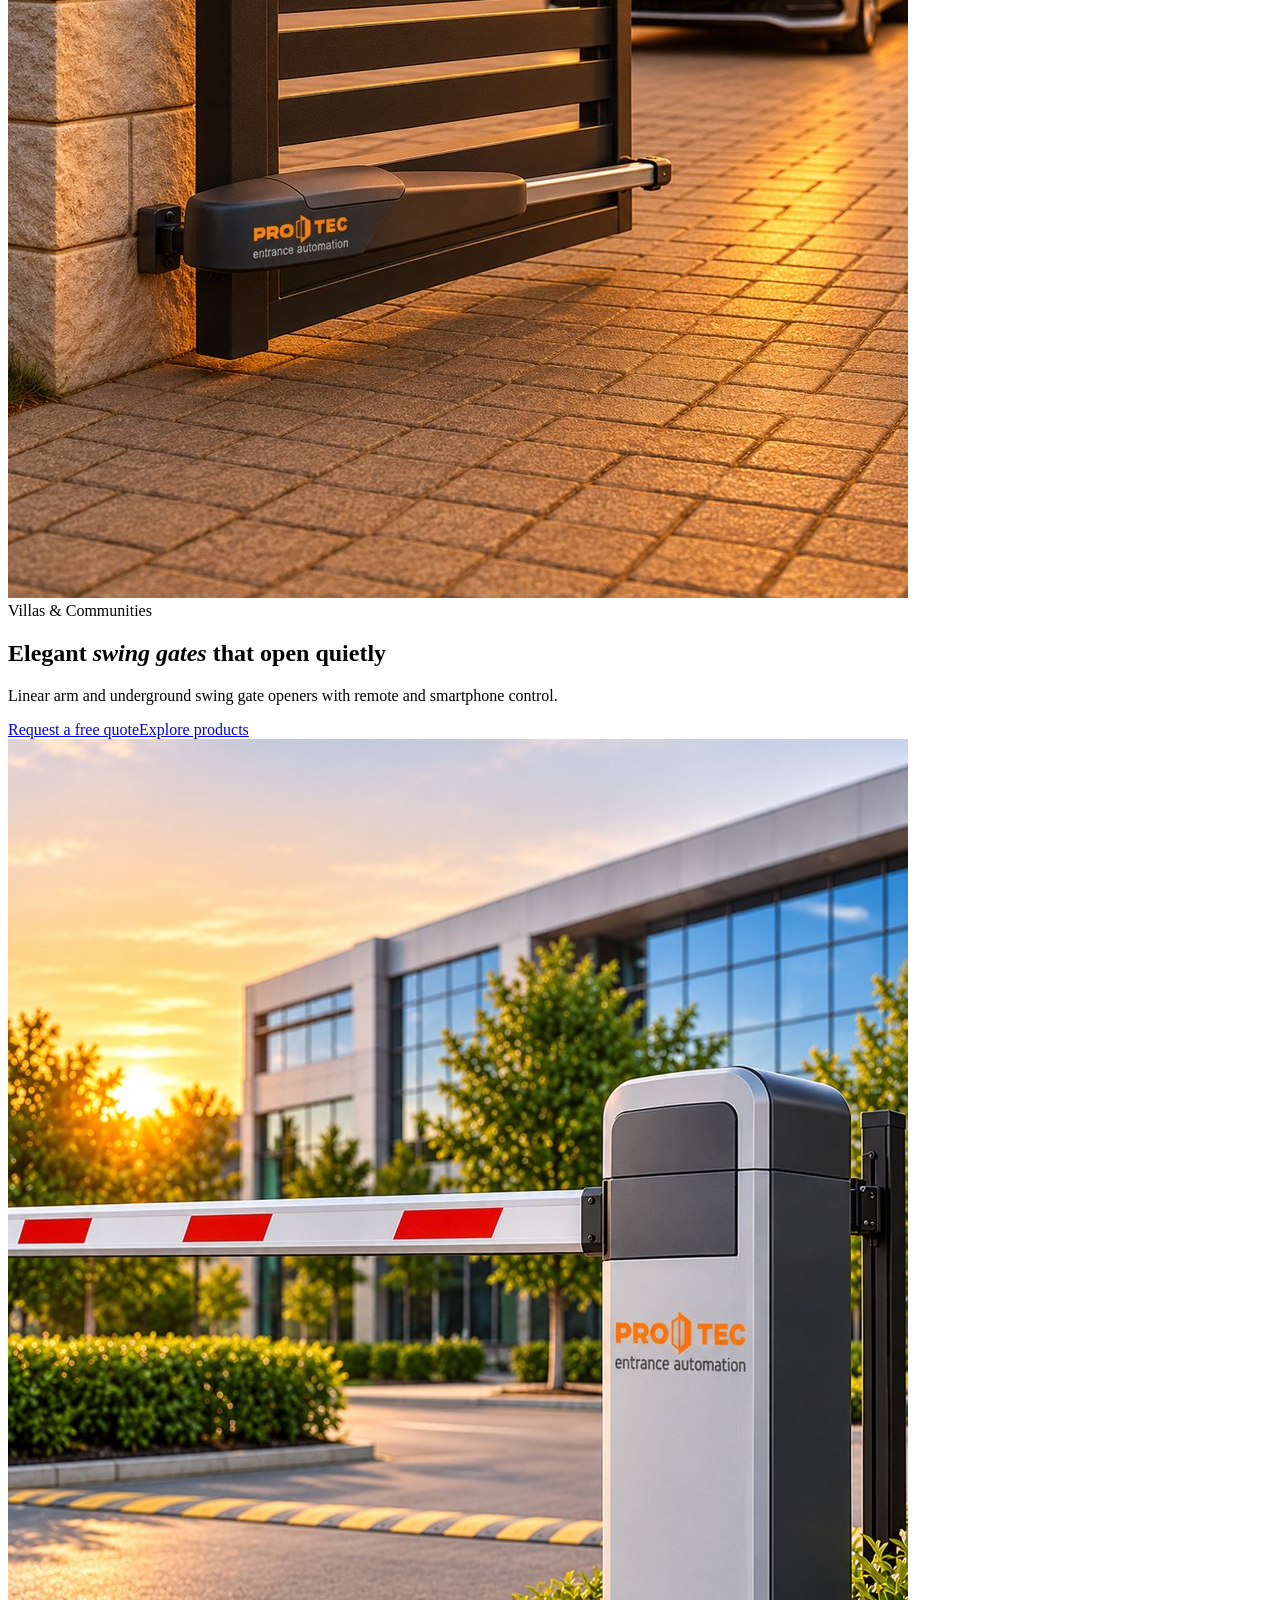
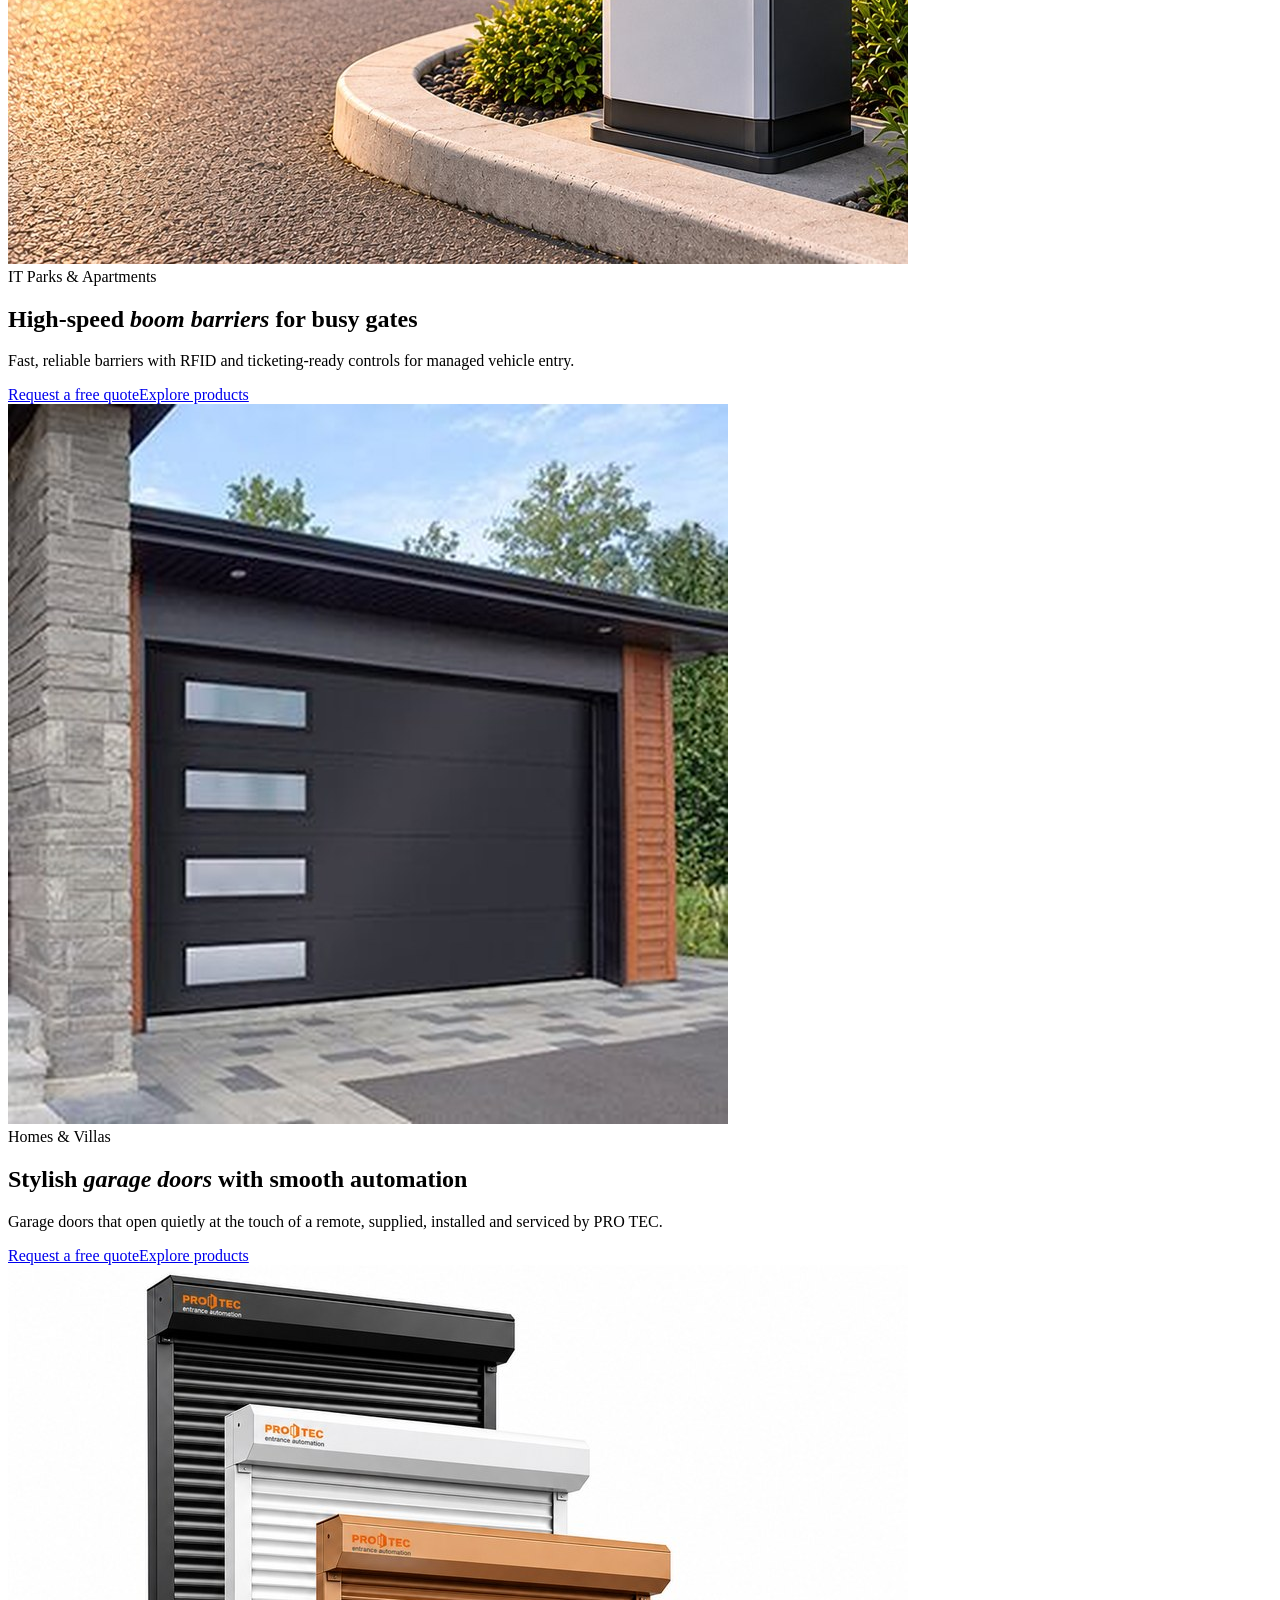
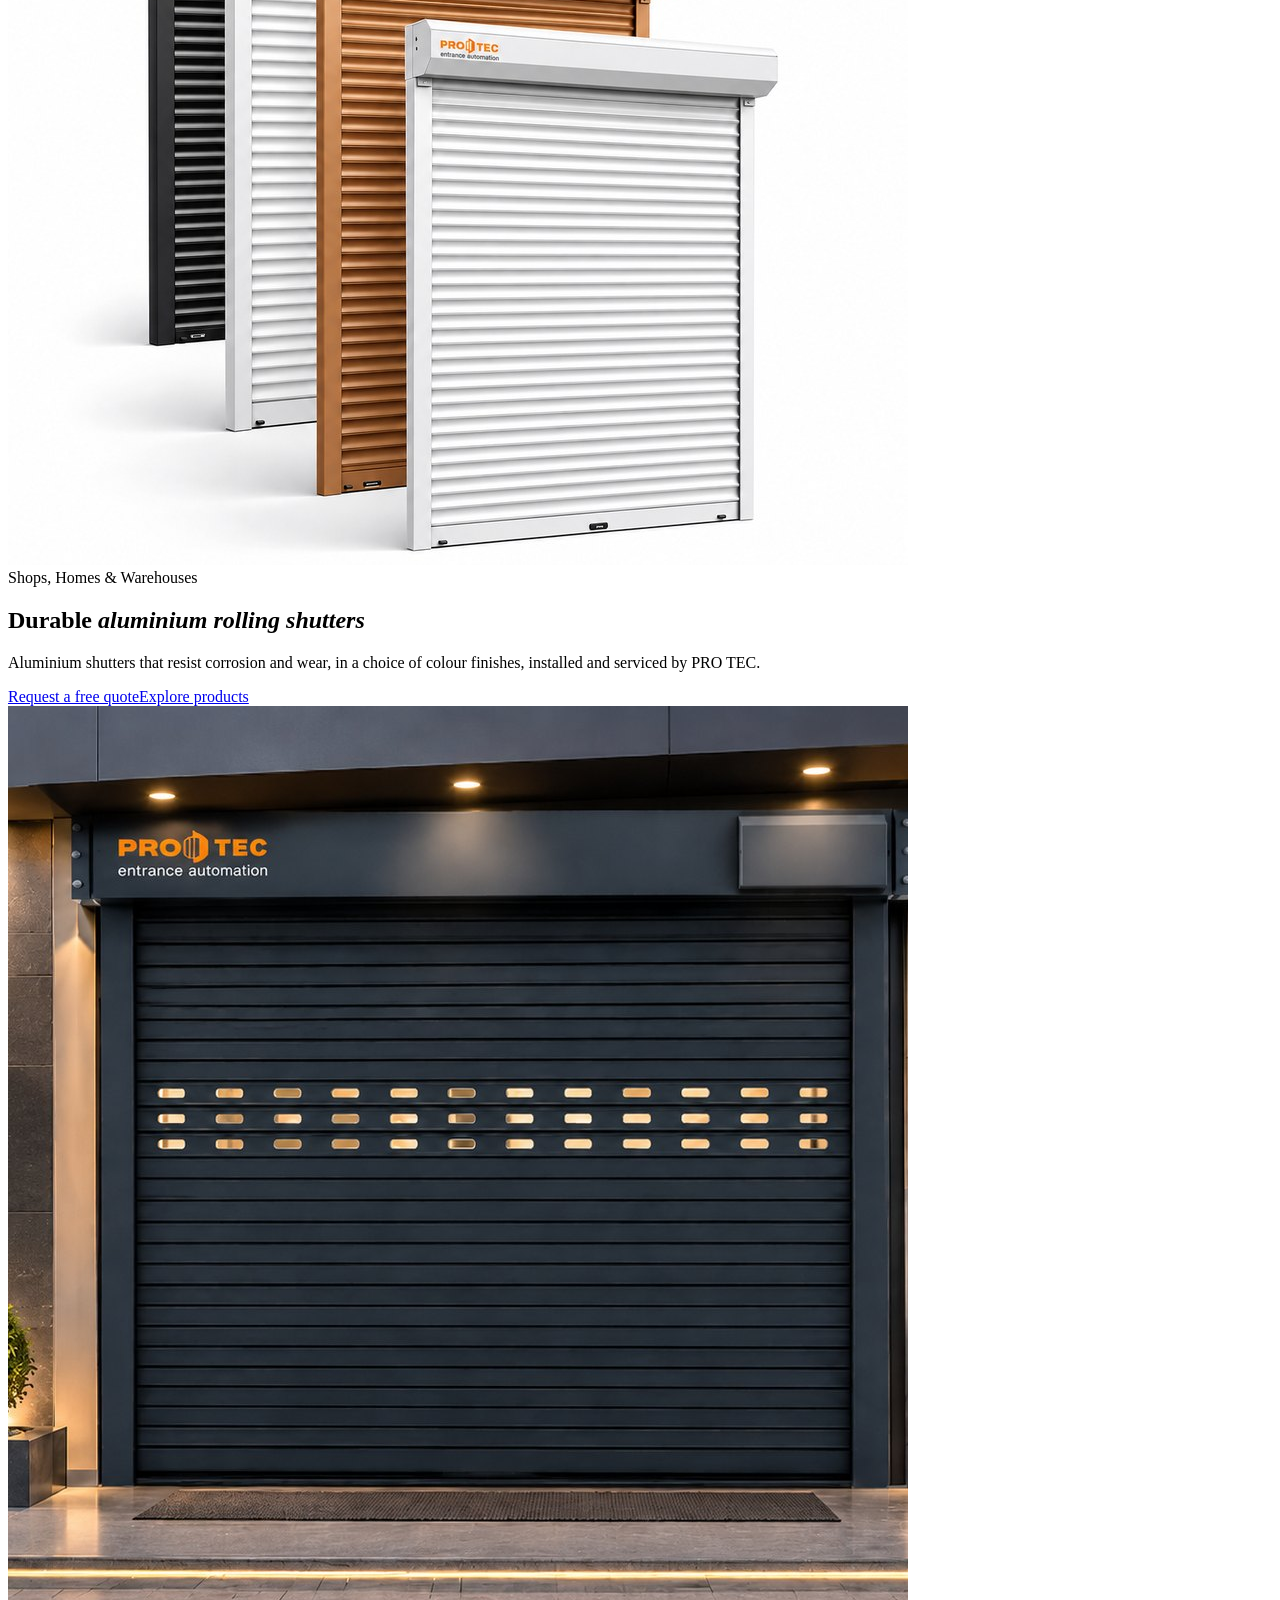
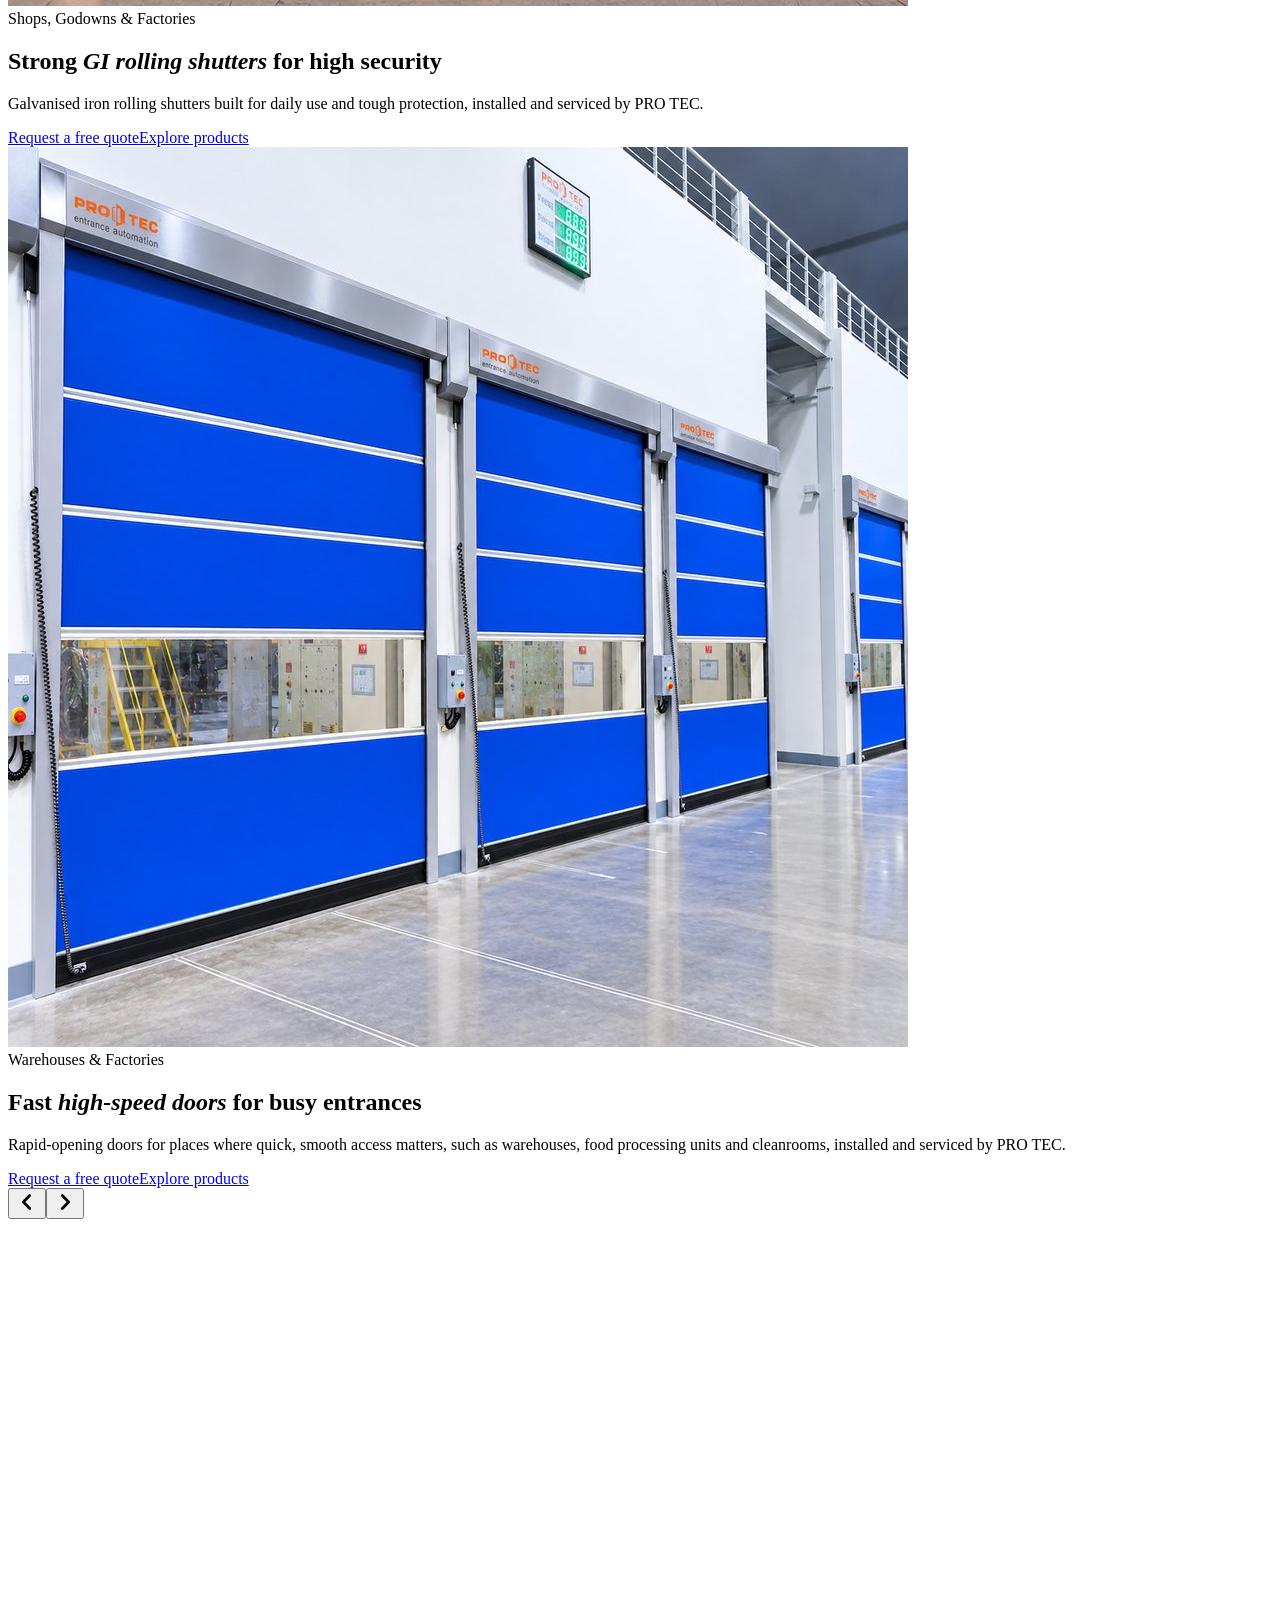
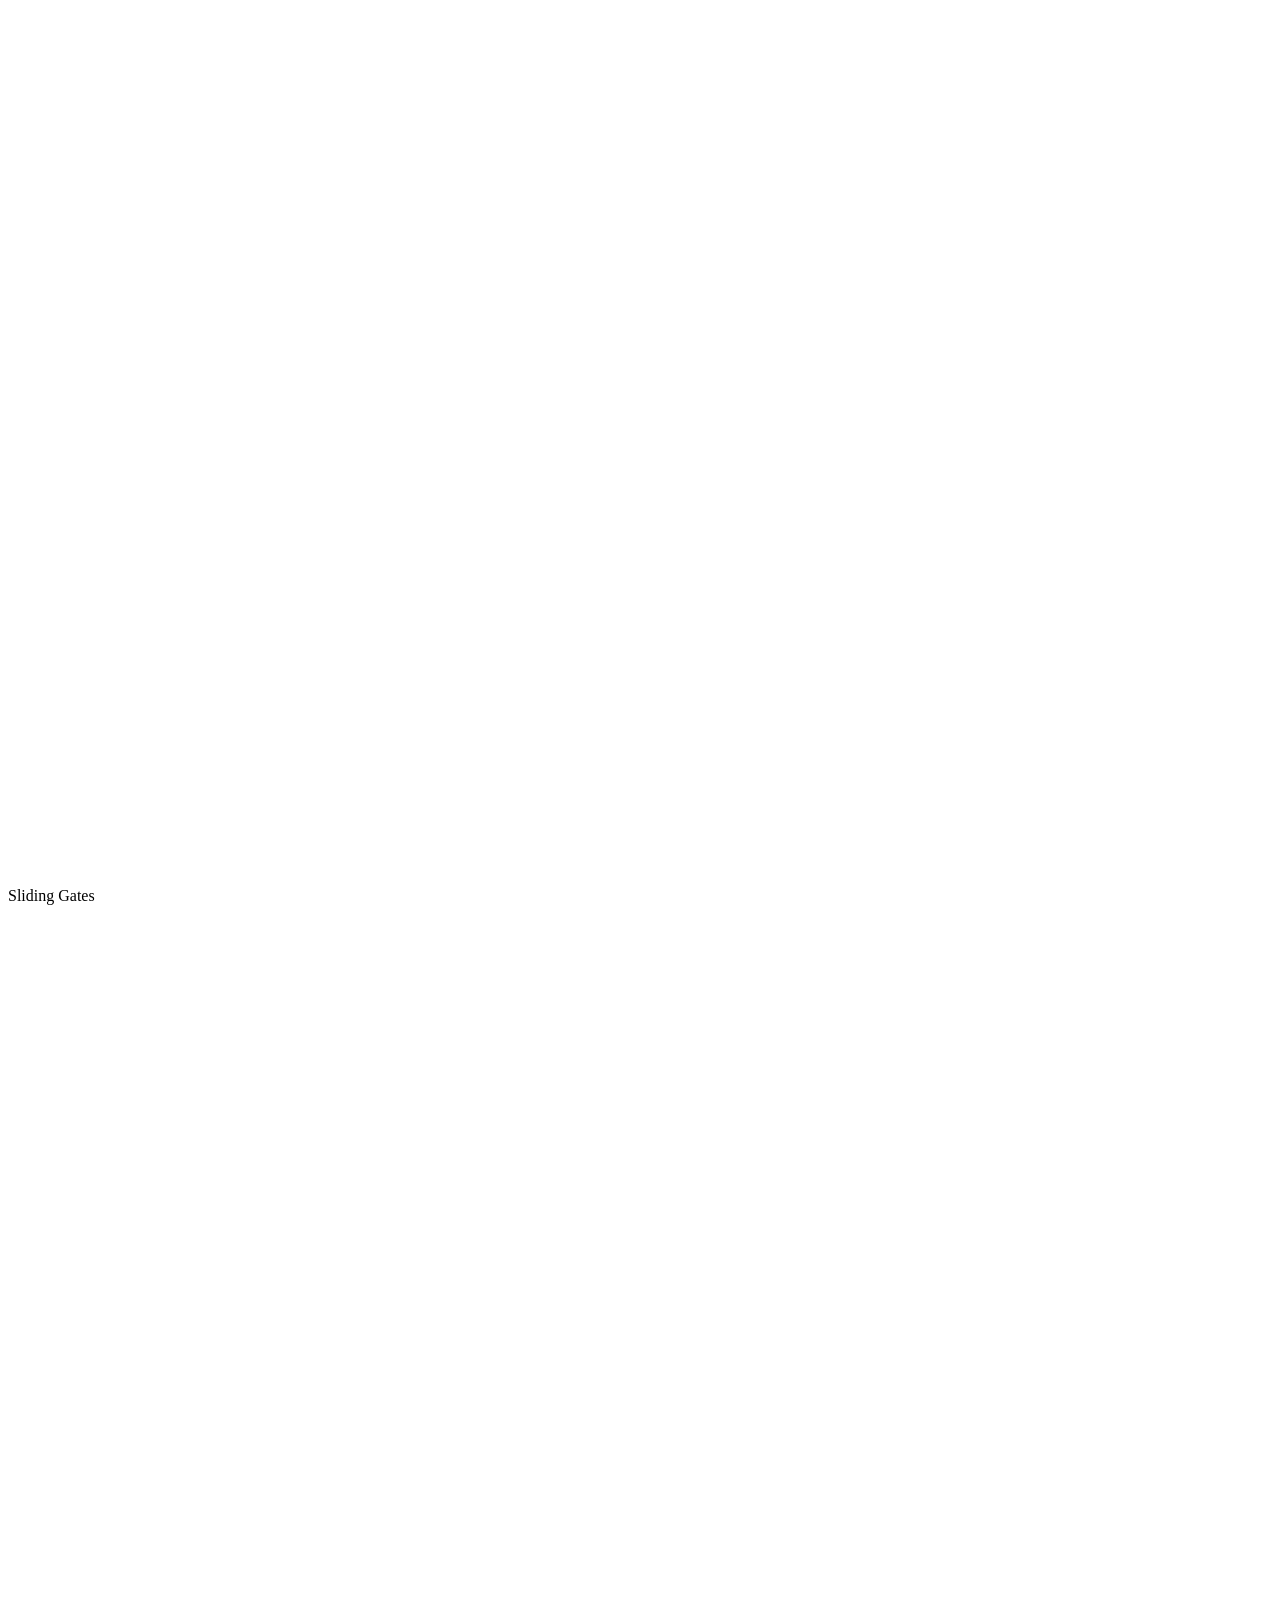
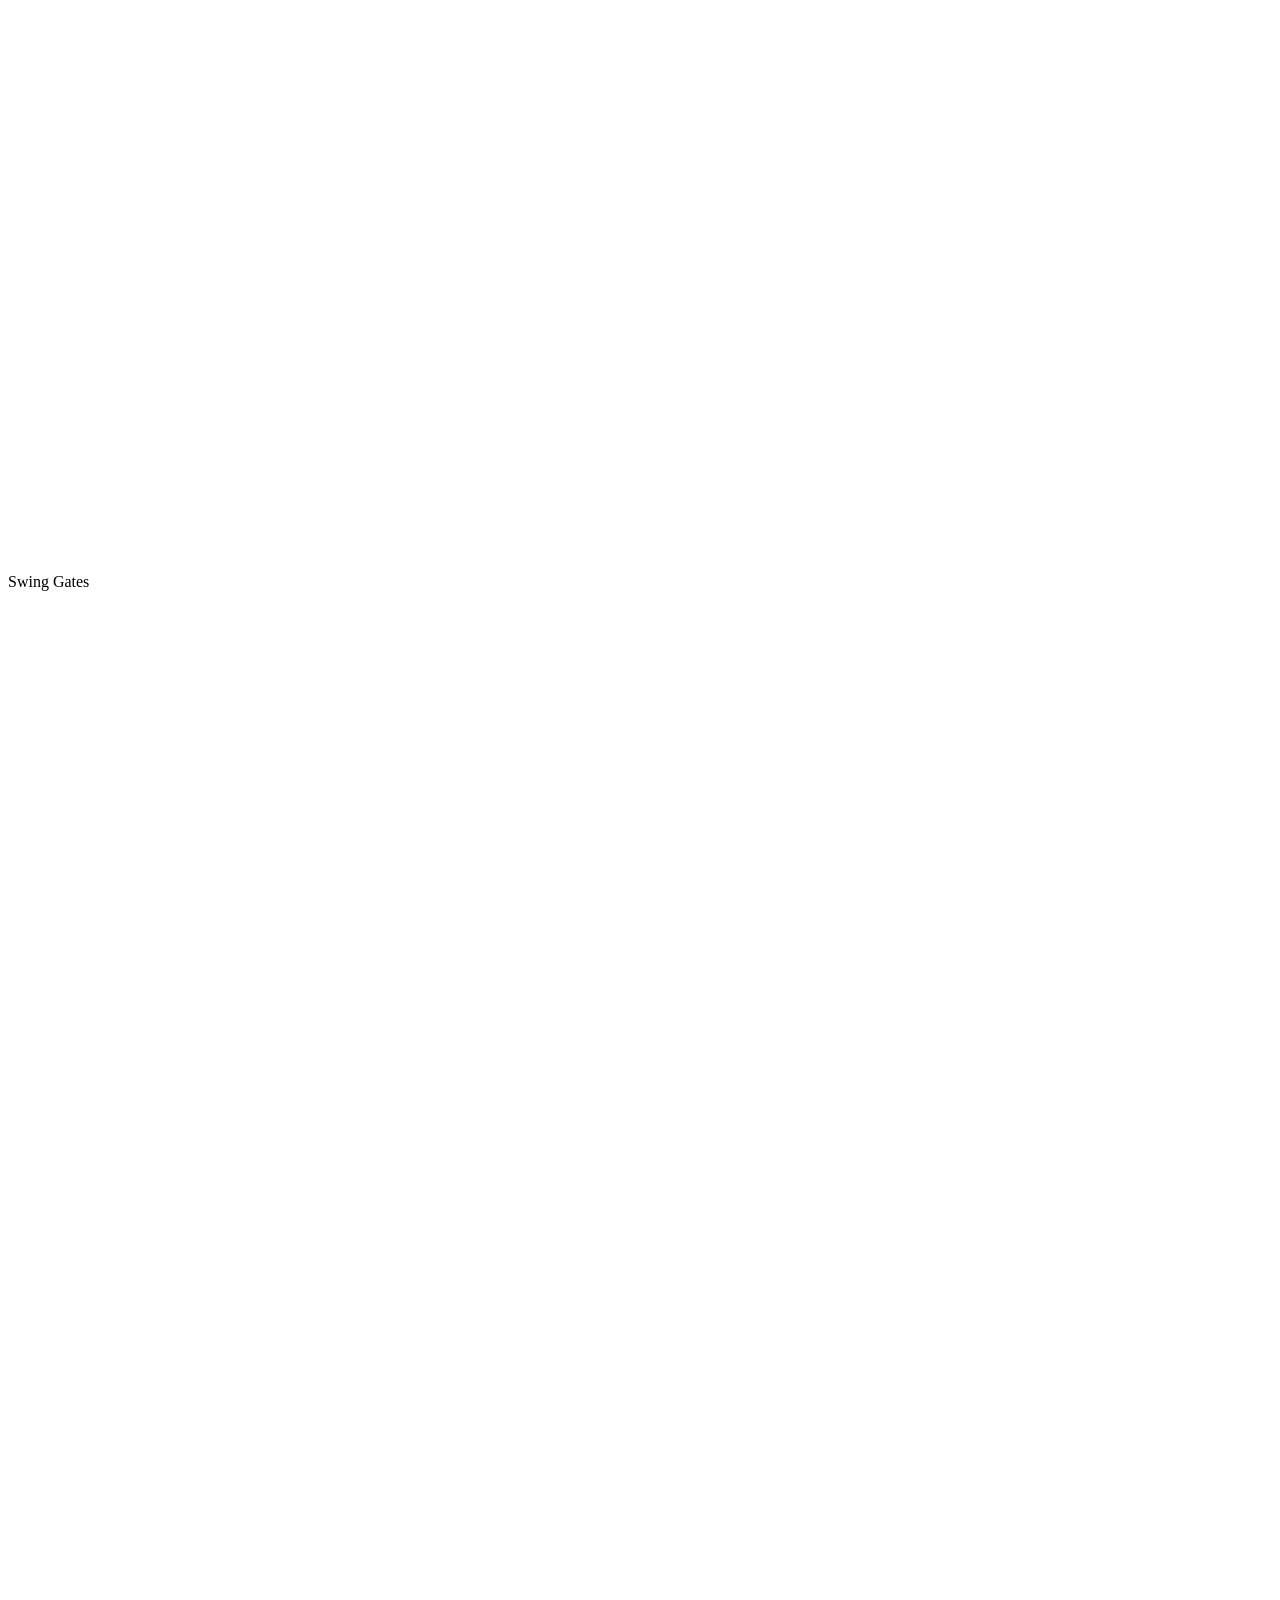
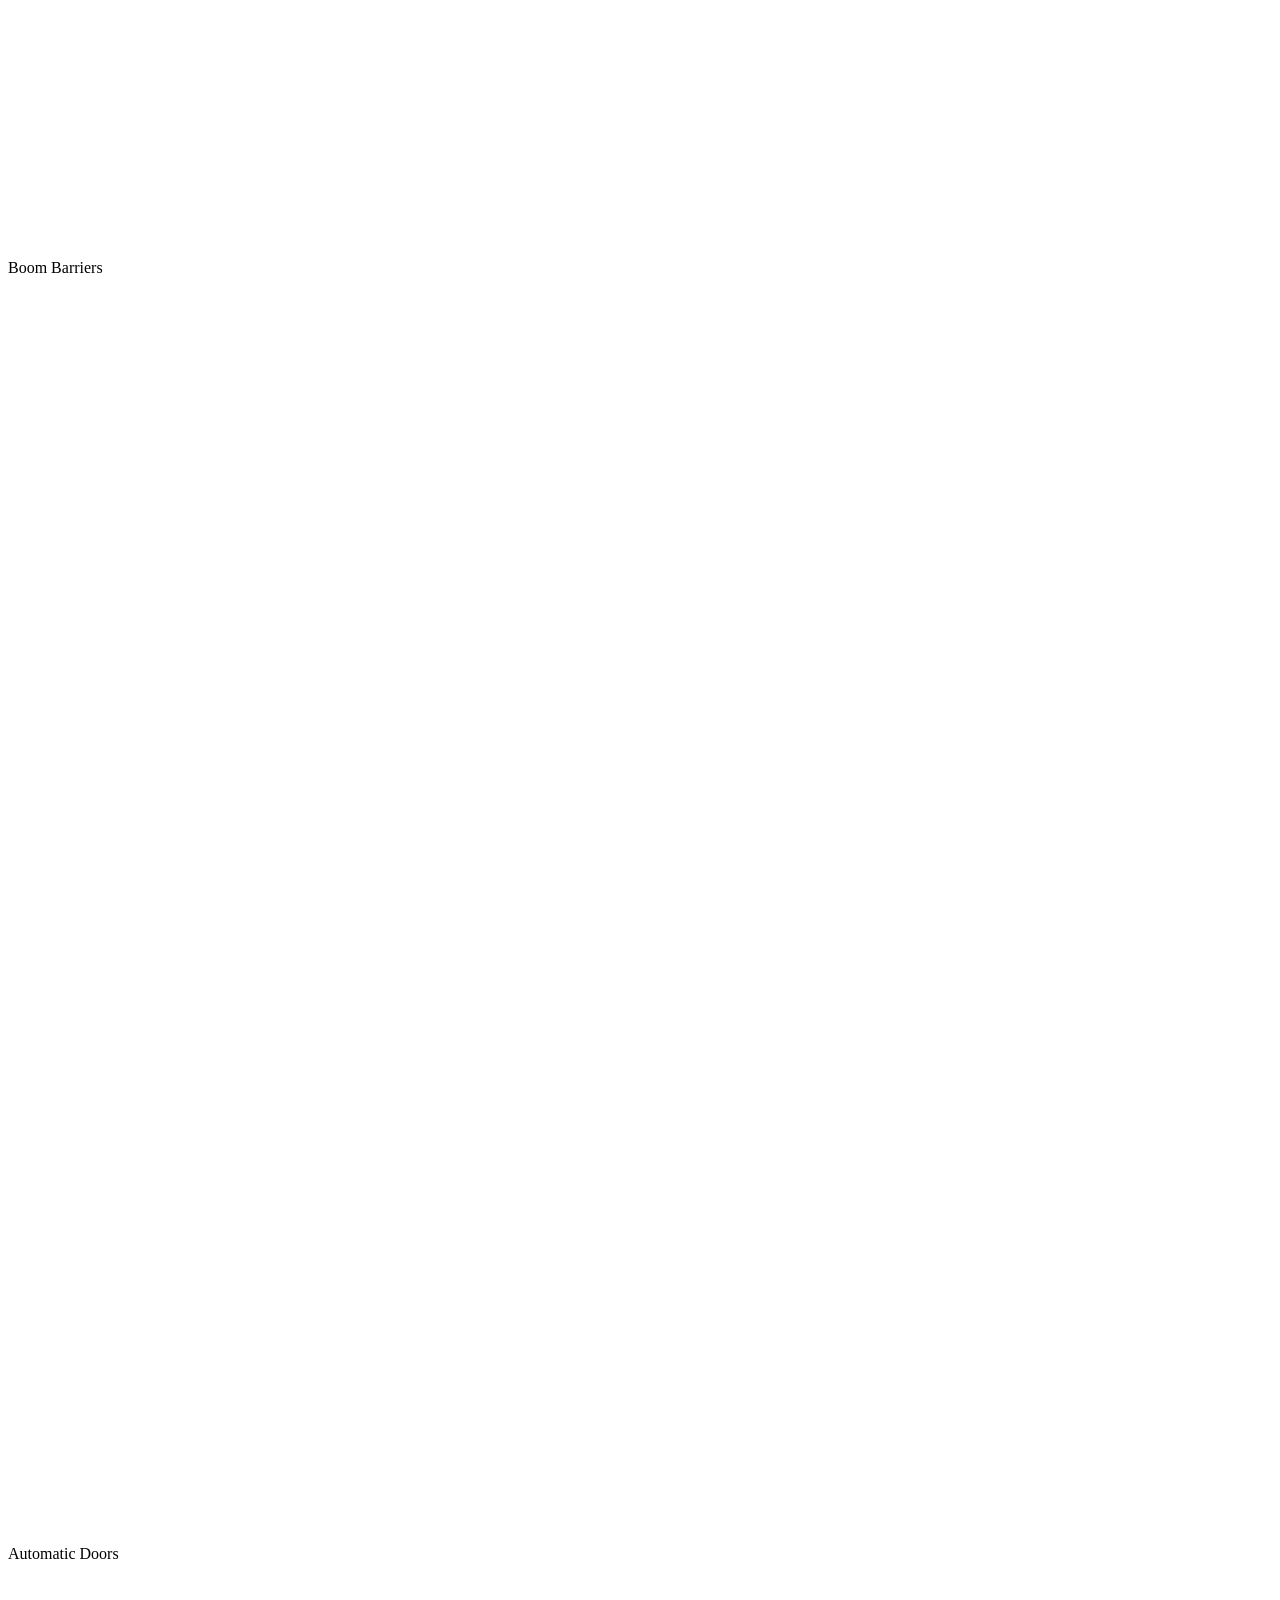
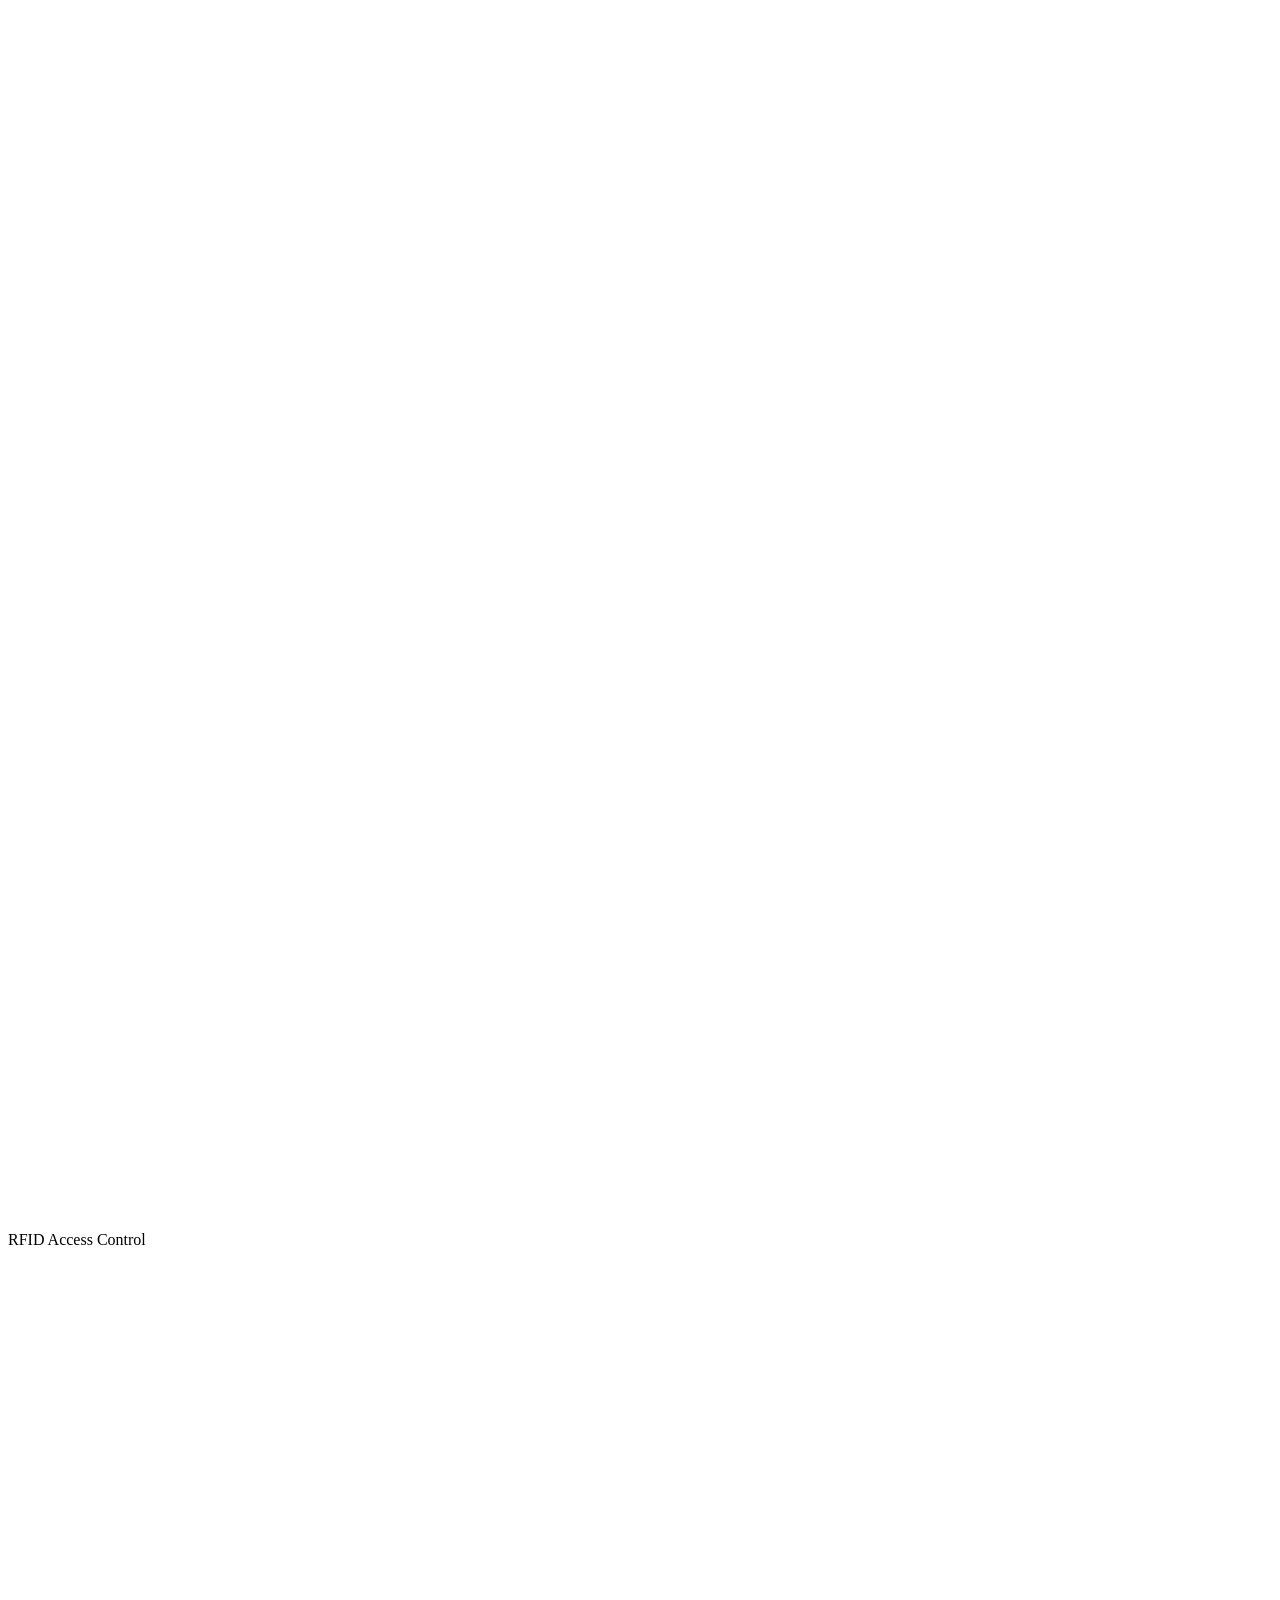
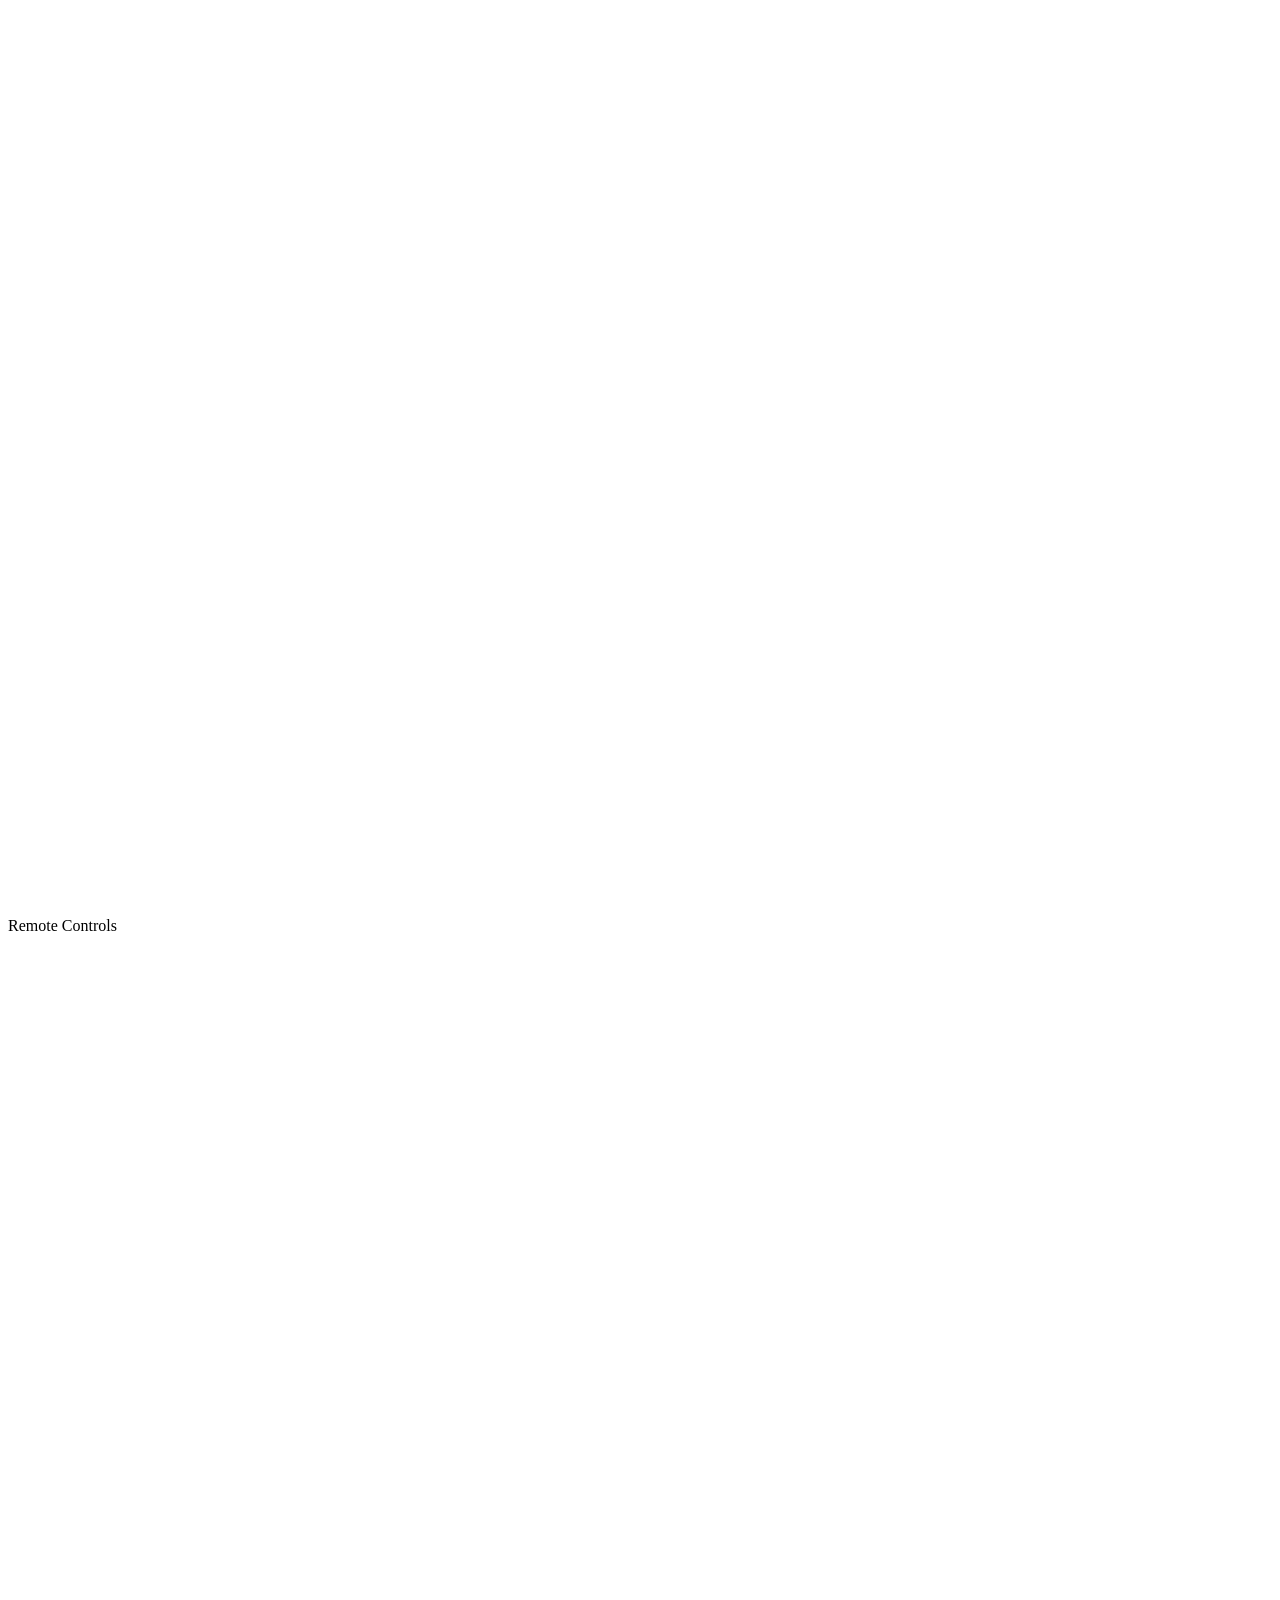
==== commit d7fd0e4f: "Add files via upload" ====
--- a/index.html
+++ b/index.html
@@ -1,165 +1,53 @@
 <!doctype html><html lang="en"><head><meta charset="utf-8">
 <meta name="viewport" content="width=device-width, initial-scale=1">
-<title>PRO TEC Entrance Automation | Automatic Gates &amp; Boom Barriers in Chennai</title>
-<meta name="description" content="Automatic sliding gates, swing gates, boom barriers, automatic doors and access control in Chennai and Tamil Nadu by PRO TEC.">
-<link href="https://fonts.googleapis.com/css2?family=Dancing+Script:wght@700&display=swap" rel="stylesheet">
-<link href="https://fonts.googleapis.com/css2?family=Playfair+Display:ital,wght@1,400;1,600&family=Poppins:wght@500;600;700&family=Inter:wght@400;500;600&display=swap" rel="stylesheet">
-<style>
-:root{--or:#F7871B;--od:#C2560A;--ox:#9A4208;--tint:#FFF3E6;--tx:#1F2937;--mu:#4B5563;--bd:#F1DCC6}
-*{box-sizing:border-box}html{scroll-behavior:smooth;scroll-padding-top:84px}
-body{margin:0;font-family:Inter,system-ui,sans-serif;color:var(--tx);background:#fff;line-height:1.65}
-h1,h2,h3{font-family:Poppins,sans-serif;margin:0;line-height:1.2}
-a{color:inherit}.w{max-width:1440px;margin:0 auto;padding:0 40px}
-.top{background:var(--ox);color:#fff;font-size:13px}.top .w{display:flex;justify-content:space-between;gap:12px;flex-wrap:wrap;padding-top:8px;padding-bottom:8px}
-.top a{text-decoration:none;margin-right:18px}
-header{position:sticky;top:0;z-index:40;background:#fff;box-shadow:0 2px 12px rgba(0,0,0,.08)}
-.nav{display:flex;align-items:center;justify-content:space-between;height:76px;gap:16px}
-.nav img{height:54px;display:block}
-.menu{display:flex;align-items:center;gap:6px;font-size:14px;font-weight:600;text-transform:uppercase}
-.menu>a,.dd>a{padding:10px 12px;text-decoration:none;display:block;border-bottom:3px solid transparent}
-.menu>a:hover,.dd:hover>a{color:var(--od);border-color:var(--or)}
-.dd{position:relative}.dd .sub{display:none;position:absolute;left:0;top:100%;background:#fff;min-width:260px;box-shadow:0 12px 30px rgba(0,0,0,.15);border-top:3px solid var(--or);padding:8px 0}
-.dd:hover .sub,.dd:focus-within .sub{display:block}
-.sub a{display:block;padding:9px 18px;text-decoration:none;font-weight:500;text-transform:none;font-size:14px}.sub a:hover{background:var(--tint);color:var(--od)}
-.btn{display:inline-flex;align-items:center;justify-content:center;min-height:46px;padding:0 26px;border-radius:6px;background:var(--od);color:#fff;font:600 14px Poppins,sans-serif;text-decoration:none;border:2px solid var(--od);cursor:pointer;text-transform:uppercase;letter-spacing:.4px}
-.btn:hover{background:var(--ox);border-color:var(--ox)}.btn.o{background:#fff;color:var(--od)}.btn.o:hover{background:var(--tint)}
-.burger{display:none;background:none;border:2px solid var(--od);border-radius:6px;width:44px;height:44px;font-size:22px;color:var(--od)}
-.hero{position:relative;overflow:hidden;perspective:1600px;background:var(--tint)}
-.slide{display:none;position:relative;min-height:620px;align-items:center}.slide.on{display:flex}
-.bgp{position:absolute;inset:0;background:var(--tint) center/cover no-repeat;display:flex;align-items:center;justify-content:flex-end;padding-right:9%;color:var(--ox);font-size:14px;font-weight:500;text-align:center;border:3px dashed var(--or);border-left:0;border-right:0}
-.slide:after{content:"";position:absolute;inset:0;background:linear-gradient(90deg,#fff 0%,rgba(255,255,255,.94) 36%,rgba(255,255,255,0) 72%)}
-.slide .w{position:relative;z-index:2;width:100%}.slide .tx{max-width:620px}
-.kick{color:var(--od);font:600 13px Poppins;letter-spacing:2px;text-transform:uppercase}
-.hero h1{font-size:clamp(34px,5vw,60px);margin:10px 0 16px;text-transform:uppercase}.hero h1 em{font-style:normal;color:var(--or)}
-.hero p{color:var(--mu);font-size:18px;max-width:520px}
-.row{display:flex;gap:12px;flex-wrap:wrap;margin-top:24px}
-.ph{background:var(--tint);border:2px dashed var(--or);color:var(--ox);display:flex;align-items:center;justify-content:center;text-align:center;padding:14px;font-size:13px;font-weight:500;border-radius:10px}
-.slide.on .bgp{animation:flip 1.2s cubic-bezier(.2,.7,.2,1) both;transform-origin:center}
-.slide.on .tx{animation:txt .8s .2s ease both}
-@keyframes flip{from{opacity:0;transform:rotateY(-70deg) scale(1.08)}to{opacity:1;transform:none}}
-@keyframes txt{from{opacity:0;transform:translateX(-40px)}to{opacity:1;transform:none}}
-@media(prefers-reduced-motion:reduce){.slide.on .bgp,.slide.on .tx{animation:none}}
-.dots{position:absolute;left:0;right:0;bottom:22px;z-index:3;display:flex;gap:10px;justify-content:center}.dots button{width:34px;height:6px;border:0;border-radius:3px;background:#E5C9AB;cursor:pointer}.dots button.on{background:var(--od)}
-.band{background:var(--od);color:#fff}.band .w{display:grid;grid-template-columns:repeat(auto-fit,minmax(170px,1fr));gap:20px;padding-top:30px;padding-bottom:30px;text-align:center}
-.band b{display:block;font:700 44px Poppins;line-height:1}.band span{font-size:14px}
-.sec{padding:72px 0}.tint{background:var(--tint)}
-.head{text-align:center;max-width:680px;margin:0 auto 40px}.head h2{font-size:clamp(28px,4vw,38px);text-transform:uppercase}.head h2:after{content:"";display:block;width:64px;height:4px;background:var(--or);margin:14px auto 0}.head p{color:var(--mu);margin:14px 0 0}
-.two{display:grid;grid-template-columns:1fr 1fr;gap:48px;align-items:center}.two h2{font-size:clamp(28px,4vw,38px);margin:8px 0 16px}.two p{color:var(--mu)}
-.g{display:grid;grid-template-columns:repeat(auto-fit,minmax(255px,1fr));gap:24px}
-.pc{background:#fff;border:1px solid var(--bd);border-radius:10px;overflow:hidden;box-shadow:0 4px 18px rgba(194,86,10,.08);transition:.2s}.pc:hover{transform:translateY(-4px);border-color:var(--or)}
-.pc .ph{height:190px;border-radius:0;border:0;border-bottom:2px dashed var(--or)}
-.pc div.b{padding:20px}.pc h3{font-size:20px}.pc p{color:var(--mu);margin:6px 0 14px;font-size:15px}.pc a{color:var(--od);font-weight:600;text-decoration:none}
-.chips{display:flex;flex-wrap:wrap;gap:10px;justify-content:center;margin-bottom:22px}.chips span{background:#fff;border:1px solid var(--or);color:var(--ox);border-radius:999px;padding:7px 16px;font-size:14px;font-weight:500}
-.ap{background:var(--od);color:#fff;border-radius:10px;padding:26px 16px;text-align:center;font:600 17px Poppins}.ap small{display:block;font:400 13px Inter;opacity:.95;margin-top:4px}
-.logos{display:grid;grid-template-columns:repeat(auto-fit,minmax(150px,1fr));gap:16px}.logos .ph{height:84px}
-.rv{background:#fff;border:1px solid var(--bd);border-left:5px solid var(--or);border-radius:8px;padding:22px}.rv .st{color:var(--or);letter-spacing:3px;font-size:18px}
-.contact{display:grid;grid-template-columns:.9fr 1.1fr;gap:40px}
-.ci p{margin:0 0 14px}.ci b{display:block;color:var(--od);font-family:Poppins}
-form{background:#fff;border:1px solid var(--bd);border-top:5px solid var(--or);border-radius:10px;padding:26px;box-shadow:0 8px 28px rgba(194,86,10,.12)}
-label{display:block;font-size:13px;font-weight:600;margin:12px 0 4px}input,select,textarea{width:100%;padding:12px;border:1px solid #9CA3AF;border-radius:6px;font:inherit}
-input:focus,select:focus,textarea:focus{outline:3px solid var(--or);outline-offset:0}
-footer{background:var(--ox);color:#fff;padding:56px 0 24px;font-size:14px}footer .g{grid-template-columns:2fr 1fr 1fr 1.5fr;gap:32px}footer h3{font-size:17px;margin-bottom:12px}footer a{display:block;text-decoration:none;padding:3px 0}footer a:hover{text-decoration:underline}
-.cp{border-top:1px solid rgba(255,255,255,.3);margin-top:32px;padding-top:18px;text-align:center}
-.fab{position:fixed;right:16px;bottom:16px;display:flex;flex-direction:column;gap:10px;z-index:50}.fab a{width:54px;height:54px;border-radius:50%;display:flex;align-items:center;justify-content:center;color:#fff;font:700 12px Poppins;text-decoration:none;box-shadow:0 4px 14px rgba(0,0,0,.3)}
-.enq{position:fixed;left:0;top:50%;transform:translateY(-50%) rotate(-90deg);transform-origin:left top;background:var(--or);color:#1F2937;font:600 13px Poppins;padding:10px 20px;border-radius:0 0 8px 8px;text-decoration:none;z-index:50;text-transform:uppercase}
-header .w,.top .w{max-width:none;padding-left:28px;padding-right:28px}
-.nav .menu{margin-left:auto;margin-right:8px}
-.burger{margin-left:auto}
-.band{overflow:hidden}.mq{padding:26px 0;-webkit-mask-image:linear-gradient(90deg,transparent,#000 6%,#000 94%,transparent);mask-image:linear-gradient(90deg,transparent,#000 6%,#000 94%,transparent)}
-.trk{display:flex;width:max-content;animation:mq 32s linear infinite}.mq:hover .trk{animation-play-state:paused}
-.grp{display:flex;flex-shrink:0}.it{display:flex;flex-direction:column;align-items:center;gap:10px;width:170px}
-.ic{width:70px;height:70px;border:2px solid rgba(255,255,255,.85);border-radius:50%;display:flex;align-items:center;justify-content:center}.ic svg{width:40px;height:40px}
-.lb{font:600 13px Poppins;text-transform:uppercase;letter-spacing:.5px;text-align:center;line-height:1.3}
-@keyframes mq{to{transform:translateX(-50%)}}
-@media(prefers-reduced-motion:reduce){.trk{animation:none;overflow-x:auto}}
-.pt{margin-bottom:28px}.pt h2{font-size:clamp(28px,4vw,38px)}.pt h2 span{color:var(--od)}.pt p{color:var(--mu);margin:8px 0 0}
-.pa{display:grid;grid-template-columns:repeat(auto-fit,minmax(220px,1fr));gap:22px}
-.pcard{border:1.5px solid var(--or);border-radius:14px;background:var(--tint);padding:26px 16px 22px;text-align:center;transition:.2s}.pcard:hover{background:#fff;transform:translateY(-4px);box-shadow:0 10px 24px rgba(194,86,10,.18)}
-.pcard svg{width:68px;height:68px;display:block;margin:0 auto 14px}.pcard .a{stroke:var(--or)}.pcard h3{font-size:17px}
-#product-applications{background:linear-gradient(rgba(255,255,255,.62),rgba(255,255,255,.62)),url([data-uri]) center/cover fixed no-repeat}
-#product-applications .pt h2 span{color:var(--ox)}#product-applications .pt p{color:var(--tx);font-weight:500}
-#product-applications .pcard{background:rgba(255,255,255,.22);-webkit-backdrop-filter:blur(3px);backdrop-filter:blur(3px);border-color:var(--od)}
-#product-applications .pcard:hover{background:rgba(255,255,255,.7)}#product-applications .pcard .a{stroke:var(--od)}
-.bgp.has{background:#fff;border:0;display:block;padding:0}
-.pic{position:absolute;top:0;bottom:0;right:0;aspect-ratio:1/1;background:center/cover no-repeat;-webkit-mask-image:linear-gradient(90deg,transparent,#000 30%);mask-image:linear-gradient(90deg,transparent,#000 30%)}
-.abt{width:100%;aspect-ratio:16/10;object-fit:cover;object-position:center;display:block;border-radius:12px;box-shadow:14px 14px 0 var(--or)}
-.fab a svg{width:28px;height:28px;fill:#fff;display:block}
-.cur-dot,.cur-ring{position:fixed;left:0;top:0;border-radius:50%;pointer-events:none;opacity:0;transition:opacity .2s}
-.cur-dot{width:8px;height:8px;margin:-4px 0 0 -4px;background:var(--od);box-shadow:0 0 0 2px #fff;z-index:10000}
-.cur-ring{width:32px;height:32px;margin:-16px 0 0 -16px;background:rgba(247,135,27,.42);border:1px solid rgba(255,255,255,.75);z-index:9999;transition:opacity .2s,width .25s,height .25s,margin .25s,background .25s}
-.cur-ring.h{width:56px;height:56px;margin:-28px 0 0 -28px;background:rgba(247,135,27,.28)}
-.cur-ring.d{width:22px;height:22px;margin:-11px 0 0 -11px;background:rgba(247,135,27,.6)}
-.cur-on .cur-dot,.cur-on .cur-ring{opacity:1}
-body.cc,body.cc a,body.cc button,body.cc summary,body.cc label{cursor:none}
-body.cc input,body.cc textarea,body.cc select{cursor:auto}
-@media(hover:none),(pointer:coarse){.cur-dot,.cur-ring{display:none}}
-@media(max-width:1280px) and (min-width:901px){.menu{font-size:13px;gap:0}.menu>a,.dd>a{padding:10px 9px}.nav .btn{padding:0 18px}}
-.menu a{white-space:nowrap}
-@media(max-width:1180px){.burger{display:block}.menu{margin:0!important;display:none;position:absolute;left:0;right:0;top:76px;background:#fff;flex-direction:column;align-items:stretch;padding:8px 20px 16px;box-shadow:0 12px 20px rgba(0,0,0,.12);max-height:75vh;overflow:auto}.menu.open{display:flex}.menu{padding-left:60px!important}.dd .sub{display:block;position:static;box-shadow:none;border:0;padding:0 0 0 12px}}
-.lv{position:fixed;inset:0;z-index:20000;background:#0f172a;display:flex;flex-direction:column}.lv[hidden]{display:none}
-.lvbar{height:56px;display:flex;align-items:center;gap:16px;padding:0 16px;background:#fff;border-bottom:3px solid var(--or);flex-shrink:0;font:600 15px Poppins,sans-serif;color:var(--tx)}
-.lvbar .btn{min-height:38px;padding:0 18px;font-size:13px}
-#lvf{flex:1;width:100%;border:0;background:#fff}
-body.live-open{overflow:hidden}.live-open .cur-dot,.live-open .cur-ring{display:none}
-body.cc.live-open,body.cc.live-open *{cursor:auto!important}
-@media(max-width:900px){.burger{display:block}.menu{margin:0!important;display:none;position:absolute;left:0;right:0;top:76px;background:#fff;flex-direction:column;align-items:stretch;padding:8px 20px 16px;box-shadow:0 12px 20px rgba(0,0,0,.12);max-height:75vh;overflow:auto}.menu.open{display:flex}
-.dd .sub{display:block;position:static;box-shadow:none;border:0;padding:0 0 0 12px}.two,.contact,footer .g{grid-template-columns:1fr}.slide{min-height:520px}.w{padding:0 20px}.slide:after{background:linear-gradient(180deg,rgba(255,255,255,.6),rgba(255,255,255,.96) 65%)}.bgp{align-items:flex-start;justify-content:center;padding:20px}.nav .btn{display:none}.enq{display:none}}
-@media(max-width:900px){#product-applications{background-attachment:scroll}}
-@media(max-width:900px){.pic{left:0;aspect-ratio:auto;-webkit-mask-image:none;mask-image:none;opacity:.55}}
-
-.pg{position:fixed;inset:0;z-index:19000;background:#fff;overflow:auto;display:flex;flex-direction:column}.pg[hidden]{display:none}
-.pgbar{position:sticky;top:0;z-index:2;height:56px;flex-shrink:0;display:flex;align-items:center;gap:16px;padding:0 16px;background:#fff;border-bottom:3px solid var(--or);font:600 15px Poppins,sans-serif}
-.pgbar .btn{min-height:38px;padding:0 18px;font-size:13px}.pgbar .sp{margin-left:auto}
-.pgh{background:var(--tint);padding:56px 0 44px;text-align:center}.pgh h1{font-size:clamp(30px,5vw,48px);text-transform:uppercase}.pgh h1 em{font-style:normal;color:var(--or)}.pgh p{color:var(--mu);max-width:640px;margin:14px auto 0}
-.pgc{background:#fff;border:1px solid var(--bd);border-radius:12px;padding:26px;box-shadow:0 4px 18px rgba(194,86,10,.08)}
-.pgc h3{font-size:20px;color:var(--od)}.pgc ul{margin:12px 0 0;padding-left:18px;color:var(--mu)}.pgc li{margin:4px 0}
-.pgn{text-align:center;padding:48px 0;background:var(--tint)}.pgn .row{justify-content:center}
-.nxt{text-align:center;padding:40px 0;background:var(--tint)}
-body.pg-open{overflow:hidden}.pg-open .cur-dot,.pg-open .cur-ring{display:none}
-body.cc.pg-open,body.cc.pg-open *{cursor:auto!important}
-.by{display:flex;align-items:center;justify-content:center;gap:10px;margin-top:14px;font-size:12px;opacity:.9}.by .sig{font:italic 400 28px/1 "Playfair Display","Bodoni Moda",Georgia,serif;color:#fff;text-decoration:none;display:inline-block;transform-origin:50% 0;animation:swing 3.2s ease-in-out infinite;white-space:nowrap;text-shadow:0 0 8px rgba(255,236,190,.85),0 0 18px rgba(255,200,120,.5);position:relative}.sig::after{content:"º6";position:absolute;right:-14px;top:-6px;font-size:14px;color:#ffe3a0;animation:tw 1.8s ease-in-out infinite}@keyframes tw{0%,100%{opacity:.2;transform:scale(.6)}50%{opacity:1;transform:scale(1.2)}}.by .sig b{color:var(--or);font-size:28px;margin-left:1px}
-
-.menu>a.hl{background:var(--or);color:#fff!important;border-radius:6px;border-bottom-color:transparent;box-shadow:0 4px 14px rgba(194,86,10,.35);animation:pulse 2.4s ease-in-out infinite}
-.menu>a.hl:hover{background:var(--od);border-color:transparent}
-@keyframes pulse{0%,100%{box-shadow:0 0 0 0 rgba(194,86,10,.5)}50%{box-shadow:0 0 0 8px rgba(194,86,10,0)}}
-.lfab{position:fixed;right:0;top:50%;z-index:9000;transform:translateY(-50%);background:var(--or);color:#fff;text-decoration:none;font:700 13px Poppins,sans-serif;letter-spacing:.06em;text-transform:uppercase;padding:18px 11px;border-radius:10px 0 0 10px;box-shadow:-4px 4px 16px rgba(0,0,0,.25)}
-.lfab span{writing-mode:vertical-rl;transform:rotate(180deg);display:block;white-space:nowrap}
-.lfab:hover{background:var(--od);padding-right:16px}
-.pg-open .lfab,.lv:not([hidden])~.lfab{display:none}
-@media(prefers-reduced-motion:reduce){.menu>a.hl{animation:none}}
-</style></head><body>
+<title>Automatic Gates &amp; Boom Barriers in Chennai | PRO TEC</title>
+<meta name="description" content="Sliding &amp; swing gates, boom barriers, rolling shutters and high-speed doors in Chennai and Tamil Nadu. Supply, install &amp; service. Call +91 93444 88088.">
+<meta name="robots" content="index, follow, max-image-preview:large">
+<link rel="canonical" href="https://protecentranceautomation.com/">
+<meta name="theme-color" content="#C2560A">
+<meta name="geo.region" content="IN-TN"><meta name="geo.placename" content="Chennai">
+<meta property="og:type" content="website"><meta property="og:site_name" content="PRO TEC Entrance Automation"><meta property="og:locale" content="en_IN">
+<meta property="og:title" content="Automatic Gates &amp; Boom Barriers in Chennai | PRO TEC"><meta property="og:description" content="Sliding &amp; swing gates, boom barriers, rolling shutters and high-speed doors in Chennai and Tamil Nadu. Supply, install &amp; service. Call +91 93444 88088."><meta property="og:url" content="https://protecentranceautomation.com/">
+<meta property="og:image" content="https://protecentranceautomation.com/sliding-gate-opener-chennai.jpg"><meta property="og:image:alt" content="PRO TEC automatic sliding gate opener installed on a wooden gate in Chennai">
+<meta name="twitter:card" content="summary_large_image"><meta name="twitter:image" content="https://protecentranceautomation.com/sliding-gate-opener-chennai.jpg"><meta name="twitter:title" content="Automatic Gates &amp; Boom Barriers in Chennai | PRO TEC"><meta name="twitter:description" content="Sliding &amp; swing gates, boom barriers, rolling shutters and high-speed doors in Chennai and Tamil Nadu. Supply, install &amp; service. Call +91 93444 88088.">
+<script type="application/ld+json">{"@context": "https://schema.org", "@type": "LocalBusiness", "name": "PRO TEC Entrance Automation", "url": "https://protecentranceautomation.com/", "telephone": "+91 93444 88088", "email": "sales.protecautomation@gmail.com", "description": "PRO TEC manufactures, supplies, installs and services automatic gates, boom barriers, rolling shutters, garage doors, high-speed doors and access control systems in Chennai and across Tamil Nadu.", "address": {"@type": "PostalAddress", "streetAddress": "S.F. No. 471/1A, Kamarajar St, Saraswathi Nagar, Ayappakkam", "addressLocality": "Chennai", "addressRegion": "Tamil Nadu", "postalCode": "600095", "addressCountry": "IN"}, "openingHoursSpecification": [{"@type": "OpeningHoursSpecification", "dayOfWeek": ["Monday", "Tuesday", "Wednesday", "Thursday", "Friday", "Saturday"], "opens": "09:00", "closes": "18:00"}], "areaServed": [{"@type": "City", "name": "Chennai"}, {"@type": "State", "name": "Tamil Nadu"}], "hasOfferCatalog": {"@type": "OfferCatalog", "name": "Entrance automation products and services", "itemListElement": [{"@type": "Offer", "itemOffered": {"@type": "Service", "name": "Automatic sliding gate openers"}}, {"@type": "Offer", "itemOffered": {"@type": "Service", "name": "Automatic swing gate openers"}}, {"@type": "Offer", "itemOffered": {"@type": "Service", "name": "Boom barriers"}}, {"@type": "Offer", "itemOffered": {"@type": "Service", "name": "Automatic doors"}}, {"@type": "Offer", "itemOffered": {"@type": "Service", "name": "Garage doors"}}, {"@type": "Offer", "itemOffered": {"@type": "Service", "name": "Aluminium rolling shutters"}}, {"@type": "Offer", "itemOffered": {"@type": "Service", "name": "GI rolling shutters"}}, {"@type": "Offer", "itemOffered": {"@type": "Service", "name": "High-speed doors"}}, {"@type": "Offer", "itemOffered": {"@type": "Service", "name": "RFID access control"}}, {"@type": "Offer", "itemOffered": {"@type": "Service", "name": "Gate repair and annual maintenance (AMC)"}}, {"@type": "Offer", "itemOffered": {"@type": "Service", "name": "Motorised rolling shutters"}}]}, "image": "https://protecentranceautomation.com/sliding-gate-opener-chennai.jpg", "logo": "https://protecentranceautomation.com/protec-logo.png"}</script>
+<link href="https://fonts.googleapis.com/css2?family=Poppins:wght@500;600;700&family=Inter:wght@400;500;600&display=swap" rel="stylesheet">
+<link rel="stylesheet" href="style.css"></head><body>
 <div class="top"><div class="w"><div><a href="tel:+919344488088">📞 +91 93444 88088</a><a href="mailto:sales.protecautomation@gmail.com">✉ sales.protecautomation@gmail.com</a></div><div>Mon – Sat: 9:00 AM – 6:00 PM · 24/7 emergency repair</div></div></div>
-<header><div class="w nav"><a href="#home"><img src="[data-uri]" alt="PRO TEC entrance automation"></a>
+<header><div class="w nav"><a href="#home"><img src="protec-logo.png" alt="PRO TEC entrance automation" width="141" height="54"></a>
 <button class="burger" id="bg" aria-label="Open menu">☰</button>
 <nav class="menu" id="mn"><a href="#home">Home</a><a href="#about">About Us</a>
-<div class="dd"><a href="#products">Products ▾</a><div class="sub"><a href="#products">Sliding Gate Openers</a><a href="#products">Swing Gate Openers</a><a href="#products">Boom Barriers</a><a href="#products">Automatic Doors</a><a href="#products">Access Control</a><a href="#products">Service &amp; AMC</a></div></div>
-<a href="#applications">Applications</a><a href="#projects">Projects</a><a href="#live" class="hl">Live Measurement Check</a><a href="#next">Next Page</a><a href="#contact">Contact Us</a></nav>
+<div class="dd"><a href="#products">Products ▾</a><div class="sub"><a href="automatic-sliding-gate.html">Automatic Sliding Gate</a><a href="automatic-swing-gate.html">Automatic Swing Gate</a><a href="boom-barriers.html">Boom Barriers</a><a href="automatic-doors.html">Automatic Doors</a><a href="access-control.html">Access Control</a><a href="motorised-rolling-shutter.html">Motorised Rolling Shutter</a><a href="#service">Service &amp; AMC</a></div></div>
+<a href="#applications">Applications</a><a href="#projects">Projects</a><a href="#contact">Contact Us</a></nav>
 <a class="btn" href="#contact">Get Quote</a></div></header>
 
 <section class="hero" id="home">
-<div class="slide on"><div class="bgp has"><div class="pic" style="background-image:url([data-uri]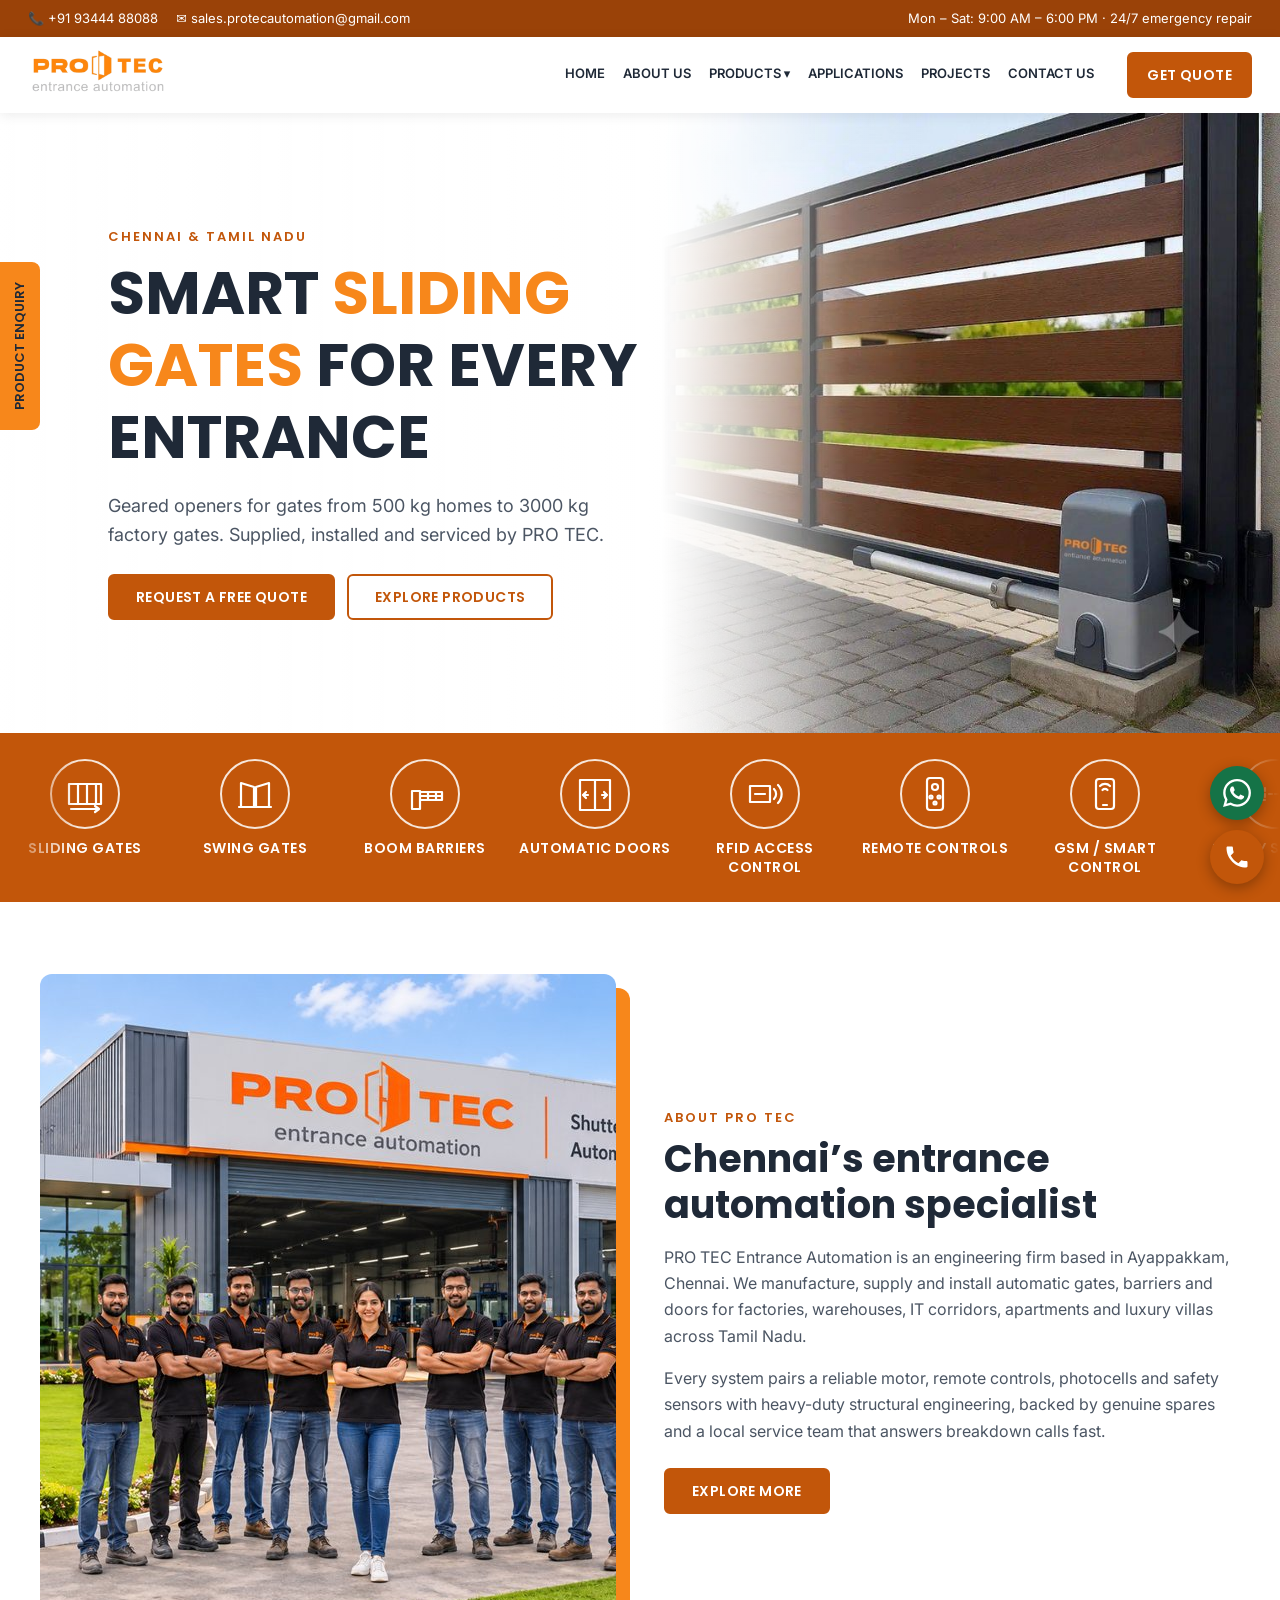
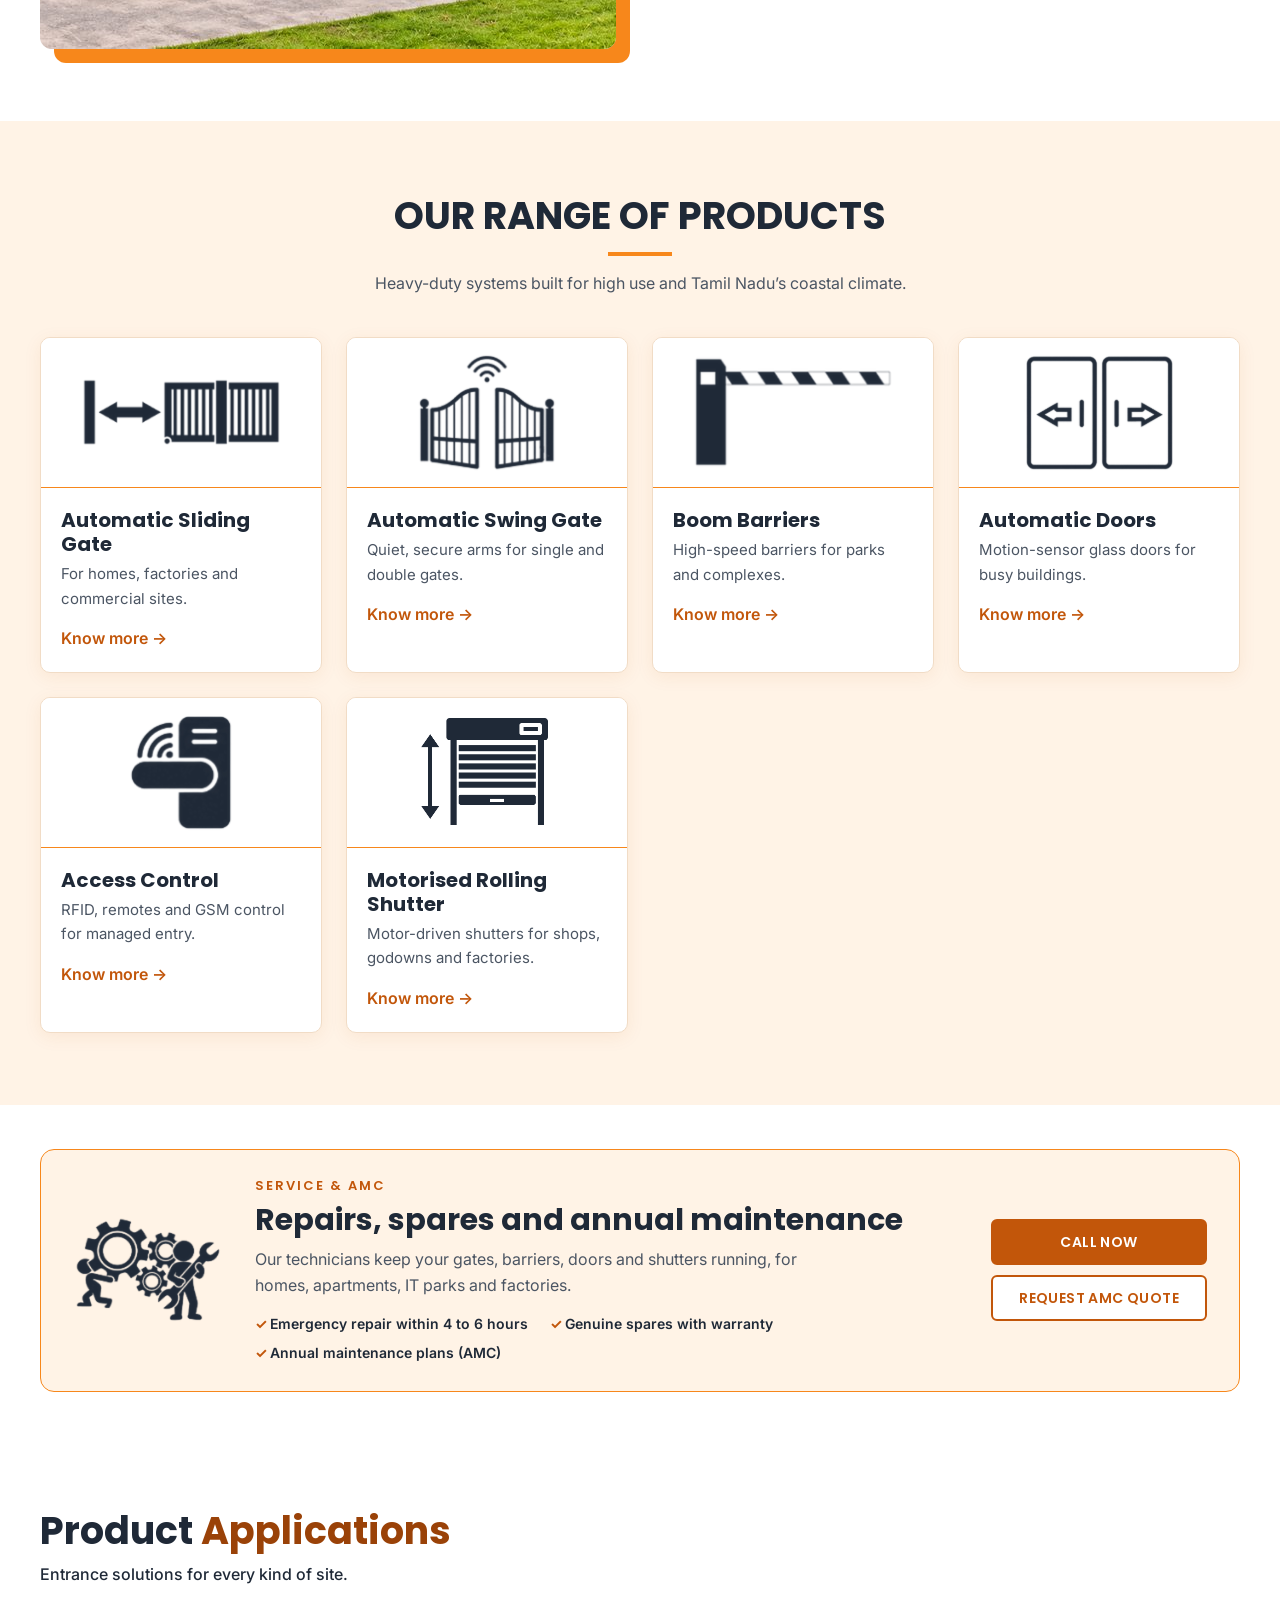
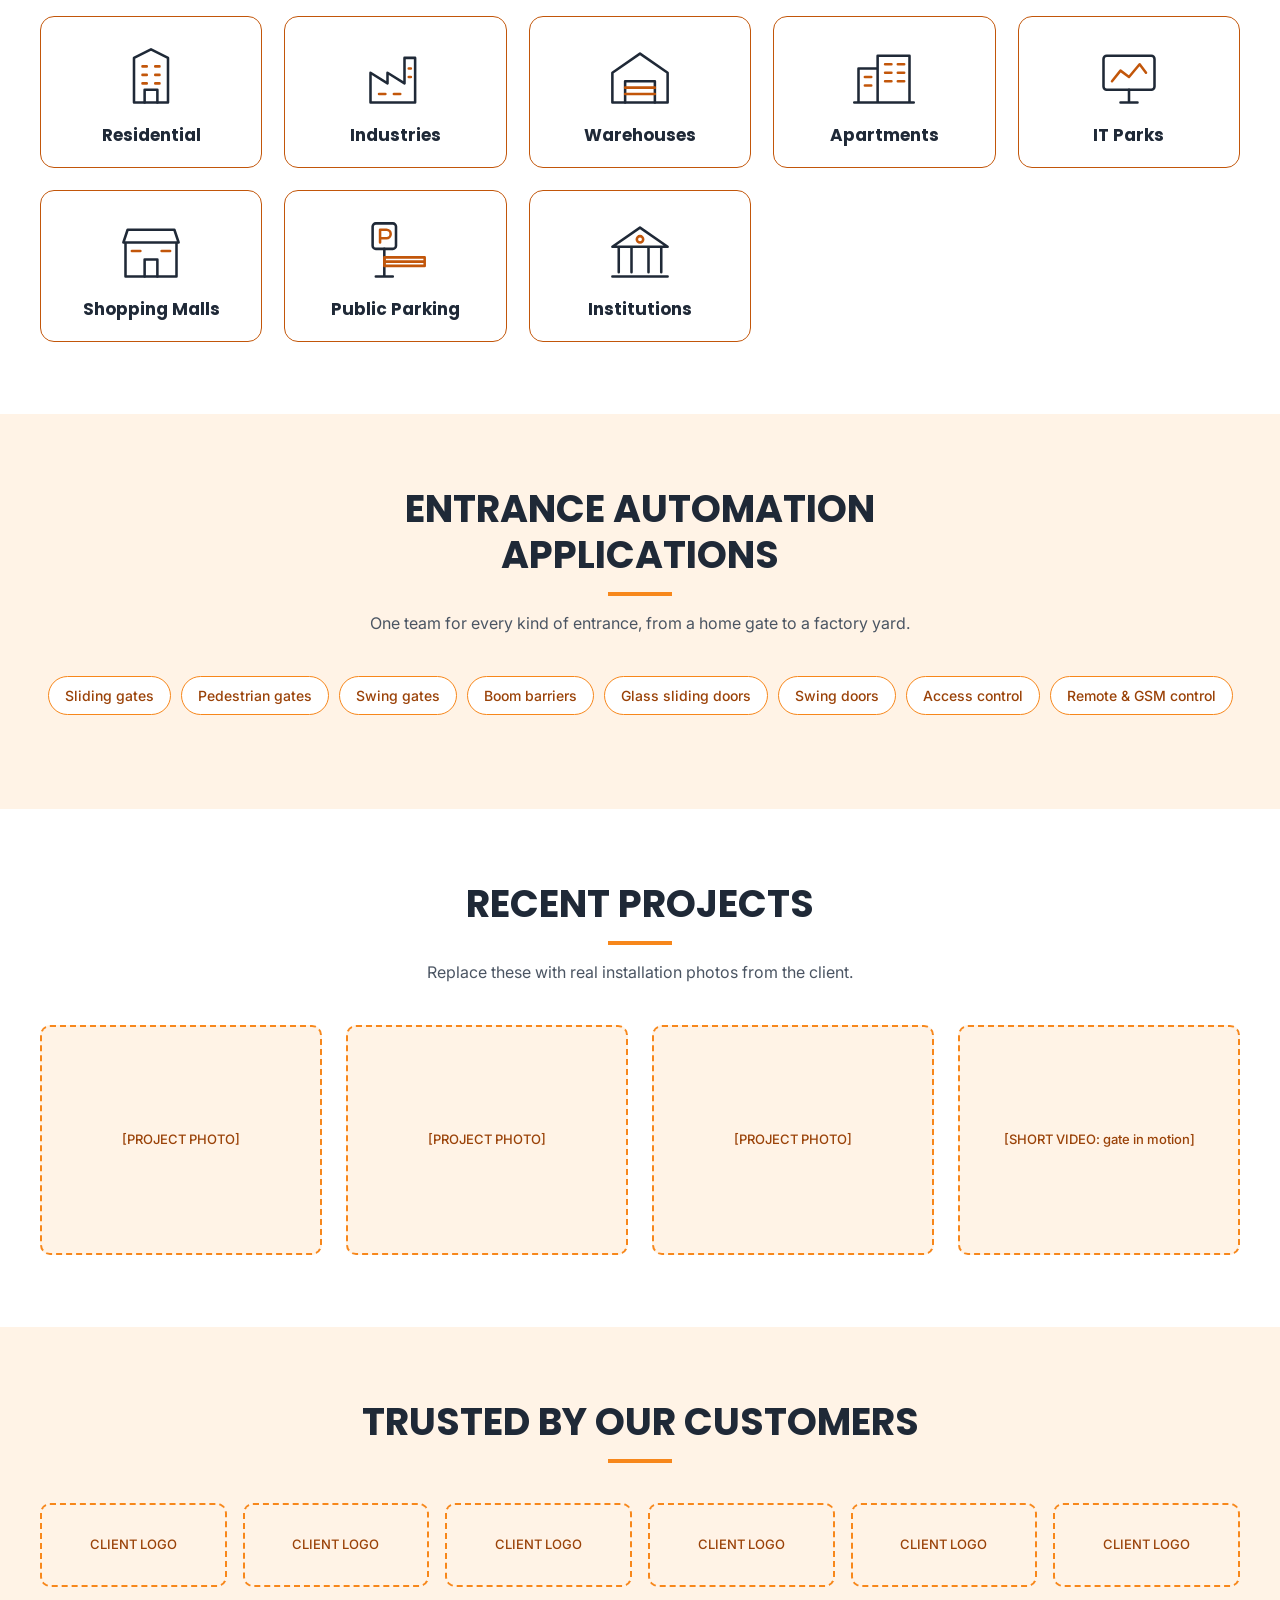
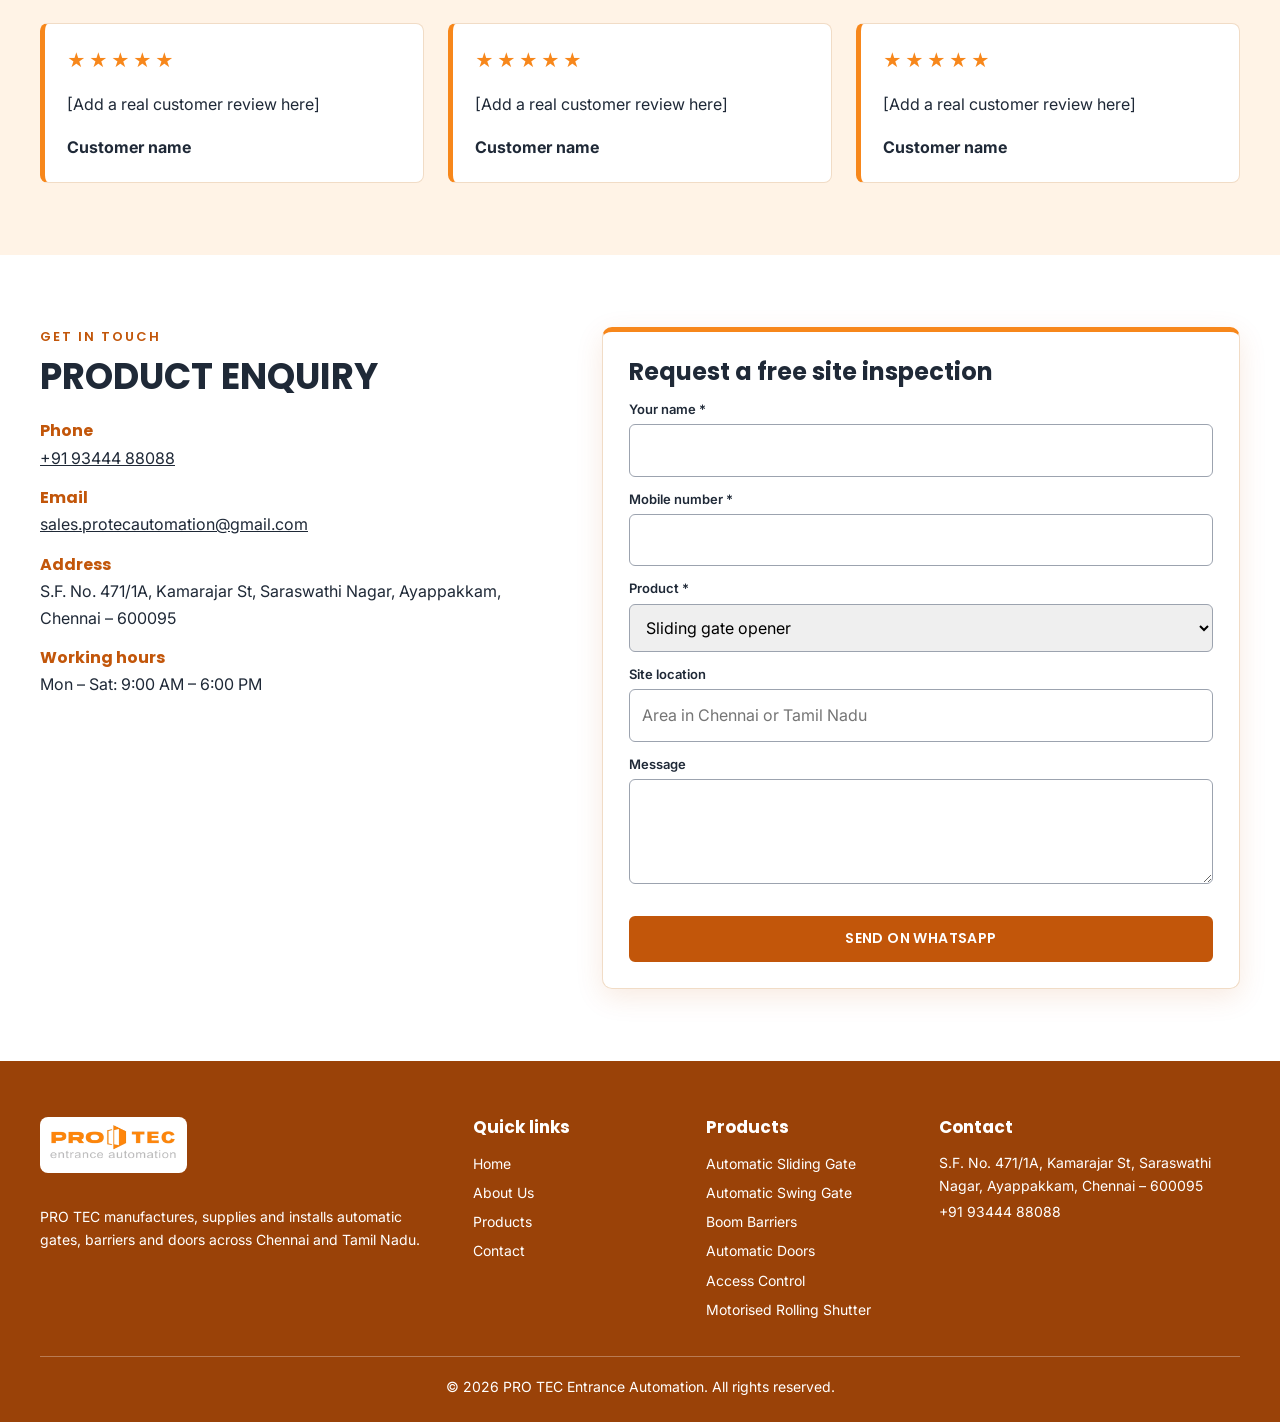
==== commit 055dee77: "rec" ====
--- a/index.html
+++ b/index.html
@@ -10,7 +10,7 @@
 <meta property="og:title" content="Automatic Gates &amp; Boom Barriers in Chennai | PRO TEC"><meta property="og:description" content="Sliding &amp; swing gates, boom barriers, rolling shutters and high-speed doors in Chennai and Tamil Nadu. Supply, install &amp; service. Call +91 93444 88088."><meta property="og:url" content="https://protecentranceautomation.com/">
 <meta property="og:image" content="https://protecentranceautomation.com/sliding-gate-opener-chennai.jpg"><meta property="og:image:alt" content="PRO TEC automatic sliding gate opener installed on a wooden gate in Chennai">
 <meta name="twitter:card" content="summary_large_image"><meta name="twitter:image" content="https://protecentranceautomation.com/sliding-gate-opener-chennai.jpg"><meta name="twitter:title" content="Automatic Gates &amp; Boom Barriers in Chennai | PRO TEC"><meta name="twitter:description" content="Sliding &amp; swing gates, boom barriers, rolling shutters and high-speed doors in Chennai and Tamil Nadu. Supply, install &amp; service. Call +91 93444 88088.">
-<script type="application/ld+json">{"@context": "https://schema.org", "@type": "LocalBusiness", "name": "PRO TEC Entrance Automation", "url": "https://protecentranceautomation.com/", "telephone": "+91 93444 88088", "email": "sales.protecautomation@gmail.com", "description": "PRO TEC manufactures, supplies, installs and services automatic gates, boom barriers, rolling shutters, garage doors, high-speed doors and access control systems in Chennai and across Tamil Nadu.", "address": {"@type": "PostalAddress", "streetAddress": "S.F. No. 471/1A, Kamarajar St, Saraswathi Nagar, Ayappakkam", "addressLocality": "Chennai", "addressRegion": "Tamil Nadu", "postalCode": "600095", "addressCountry": "IN"}, "openingHoursSpecification": [{"@type": "OpeningHoursSpecification", "dayOfWeek": ["Monday", "Tuesday", "Wednesday", "Thursday", "Friday", "Saturday"], "opens": "09:00", "closes": "18:00"}], "areaServed": [{"@type": "City", "name": "Chennai"}, {"@type": "State", "name": "Tamil Nadu"}], "hasOfferCatalog": {"@type": "OfferCatalog", "name": "Entrance automation products and services", "itemListElement": [{"@type": "Offer", "itemOffered": {"@type": "Service", "name": "Automatic sliding gate openers"}}, {"@type": "Offer", "itemOffered": {"@type": "Service", "name": "Automatic swing gate openers"}}, {"@type": "Offer", "itemOffered": {"@type": "Service", "name": "Boom barriers"}}, {"@type": "Offer", "itemOffered": {"@type": "Service", "name": "Automatic doors"}}, {"@type": "Offer", "itemOffered": {"@type": "Service", "name": "Garage doors"}}, {"@type": "Offer", "itemOffered": {"@type": "Service", "name": "Aluminium rolling shutters"}}, {"@type": "Offer", "itemOffered": {"@type": "Service", "name": "GI rolling shutters"}}, {"@type": "Offer", "itemOffered": {"@type": "Service", "name": "High-speed doors"}}, {"@type": "Offer", "itemOffered": {"@type": "Service", "name": "RFID access control"}}, {"@type": "Offer", "itemOffered": {"@type": "Service", "name": "Gate repair and annual maintenance (AMC)"}}, {"@type": "Offer", "itemOffered": {"@type": "Service", "name": "Motorised rolling shutters"}}]}, "image": "https://protecentranceautomation.com/sliding-gate-opener-chennai.jpg", "logo": "https://protecentranceautomation.com/protec-logo.png"}</script>
+<script type="application/ld+json">{"@context": "https://schema.org", "@type": "LocalBusiness", "name": "PRO TEC Entrance Automation", "url": "https://protecentranceautomation.com/", "telephone": "+91 93444 88088", "email": "sales.protecautomation@gmail.com", "description": "PRO TEC manufactures, supplies, installs and services automatic gates, boom barriers, rolling shutters, garage doors, high-speed doors and access control systems in Chennai and across Tamil Nadu.", "address": {"@type": "PostalAddress", "streetAddress": "S.F. No. 471/1A, Kamarajar St, Saraswathi Nagar, Ayappakkam", "addressLocality": "Chennai", "addressRegion": "Tamil Nadu", "postalCode": "600095", "addressCountry": "IN"}, "openingHoursSpecification": [{"@type": "OpeningHoursSpecification", "dayOfWeek": ["Monday", "Tuesday", "Wednesday", "Thursday", "Friday", "Saturday"], "opens": "09:00", "closes": "18:00"}], "areaServed": [{"@type": "City", "name": "Chennai"}, {"@type": "State", "name": "Tamil Nadu"}], "hasOfferCatalog": {"@type": "OfferCatalog", "name": "Entrance automation products and services", "itemListElement": [{"@type": "Offer", "itemOffered": {"@type": "Service", "name": "Automatic sliding gate openers"}}, {"@type": "Offer", "itemOffered": {"@type": "Service", "name": "Automatic swing gate openers"}}, {"@type": "Offer", "itemOffered": {"@type": "Service", "name": "Boom barriers"}}, {"@type": "Offer", "itemOffered": {"@type": "Service", "name": "Automatic doors"}}, {"@type": "Offer", "itemOffered": {"@type": "Service", "name": "Garage doors"}}, {"@type": "Offer", "itemOffered": {"@type": "Service", "name": "Aluminium rolling shutters"}}, {"@type": "Offer", "itemOffered": {"@type": "Service", "name": "GI rolling shutters"}}, {"@type": "Offer", "itemOffered": {"@type": "Service", "name": "High-speed doors"}}, {"@type": "Offer", "itemOffered": {"@type": "Service", "name": "RFID access control"}}, {"@type": "Offer", "itemOffered": {"@type": "Service", "name": "Gate repair and annual maintenance (AMC)"}}, {"@type": "Offer", "itemOffered": {"@type": "Service", "name": "Motorised rolling shutters"}}, {"@type": "Offer", "itemOffered": {"@type": "Service", "name": "Retractable gates"}}]}, "image": "https://protecentranceautomation.com/sliding-gate-opener-chennai.jpg", "logo": "https://protecentranceautomation.com/protec-logo.png"}</script>
 <link href="https://fonts.googleapis.com/css2?family=Poppins:wght@500;600;700&family=Inter:wght@400;500;600&display=swap" rel="stylesheet">
 <link rel="stylesheet" href="style.css"></head><body>
 <div class="top"><div class="w"><div><a href="tel:+919344488088">📞 +91 93444 88088</a><a href="mailto:sales.protecautomation@gmail.com">✉ sales.protecautomation@gmail.com</a></div><div>Mon – Sat: 9:00 AM – 6:00 PM · 24/7 emergency repair</div></div></div>
@@ -29,6 +29,7 @@
 <div class="slide"><div class="bgp has"><img class="pic" src="aluminium-rolling-shutter-chennai.jpg" alt="PRO TEC aluminium rolling shutters in black, white and brown finishes" width="900" height="900" decoding="async"></div><div class="w"><div class="tx"><div class="kick">Shops, Homes &amp; Warehouses</div><h2 class="hs">Durable <em>aluminium rolling shutters</em></h2><p>Aluminium shutters that resist corrosion and wear, in a choice of colour finishes, installed and serviced by PRO TEC.</p><div class="row"><a class="btn" href="#contact">Request a free quote</a><a class="btn o" href="#products">Explore products</a></div></div></div></div>
 <div class="slide"><div class="bgp has"><img class="pic" src="gi-rolling-shutter-chennai.jpg" alt="PRO TEC GI rolling shutter on a modern shopfront" width="900" height="900" decoding="async"></div><div class="w"><div class="tx"><div class="kick">Shops, Godowns &amp; Factories</div><h2 class="hs">Strong <em>GI rolling shutters</em> for high security</h2><p>Galvanised iron rolling shutters built for daily use and tough protection, installed and serviced by PRO TEC.</p><div class="row"><a class="btn" href="#contact">Request a free quote</a><a class="btn o" href="#products">Explore products</a></div></div></div></div>
 <div class="slide"><div class="bgp has"><img class="pic" src="high-speed-door-chennai.jpg" alt="PRO TEC high-speed doors in a factory" width="900" height="900" decoding="async"></div><div class="w"><div class="tx"><div class="kick">Warehouses &amp; Factories</div><h2 class="hs">Fast <em>high-speed doors</em> for busy entrances</h2><p>Rapid-opening doors for places where quick, smooth access matters, such as warehouses, food processing units and cleanrooms, installed and serviced by PRO TEC.</p><div class="row"><a class="btn" href="#contact">Request a free quote</a><a class="btn o" href="#products">Explore products</a></div></div></div></div>
+<div class="slide"><div class="bgp has"><img class="pic" src="retractable-gate-chennai.jpg" alt="PRO TEC stainless steel retractable gate at an office entrance in Chennai" width="1200" height="676" decoding="async" style="aspect-ratio:4/3;object-position:15% center"></div><div class="w"><div class="tx"><div class="kick">Offices, Factories &amp; Institutions</div><h2 class="hs">Space-saving <em>retractable gates</em> for secure entrances</h2><p>Folding gates that open and close electrically along the wall, ideal for wide entrances with limited space, supplied, installed and serviced by PRO TEC.</p><div class="row"><a class="btn" href="#contact">Request a free quote</a><a class="btn o" href="#products">Explore products</a></div></div></div></div>
 <button class="arw prev" type="button" aria-label="Previous slide"><svg viewBox="0 0 24 24" width="22" height="22" fill="none" stroke="currentColor" stroke-width="3" stroke-linecap="round" stroke-linejoin="round" aria-hidden="true"><path d="M15 5l-7 7 7 7"/></svg></button><button class="arw next" type="button" aria-label="Next slide"><svg viewBox="0 0 24 24" width="22" height="22" fill="none" stroke="currentColor" stroke-width="3" stroke-linecap="round" stroke-linejoin="round" aria-hidden="true"><path d="M9 5l7 7-7 7"/></svg></button></section>
 
 <svg width="0" height="0" style="position:absolute" aria-hidden="true"><symbol id="i-sg" viewBox="0 0 40 40"><path d="M4 10h32v20H4z M13 10v20 M22 10v20 M31 10v20 M6 35h28 M30 32l4 3-4 3"/></symbol><symbol id="i-sw" viewBox="0 0 40 40"><path d="M6 33V9l13 4v20z M34 33V9l-13 4v20z M4 33h32"/></symbol><symbol id="i-bb" viewBox="0 0 40 40"><path d="M7 17h8v18H7z M15 22h22 M15 18h22v8H15z M23 18v8 M31 18v8"/></symbol><symbol id="i-ad" viewBox="0 0 40 40"><path d="M5 6h30v30H5z M20 6v30 M13 21H9 M11 18l-3 3 3 3 M27 21h4 M29 18l3 3-3 3"/></symbol><symbol id="i-ac" viewBox="0 0 40 40"><path d="M5 12h20v16H5z M10 20h10 M29 15a7 7 0 0 1 0 10 M33 11a13 13 0 0 1 0 18"/></symbol><symbol id="i-rc" viewBox="0 0 40 40"><rect x="12" y="4" width="16" height="32" rx="3"/><circle cx="20" cy="13" r="3"/><circle cx="16" cy="23" r="1.5"/><circle cx="24" cy="23" r="1.5"/><circle cx="20" cy="29" r="1.5"/></symbol><symbol id="i-gs" viewBox="0 0 40 40"><rect x="11" y="5" width="18" height="30" rx="3"/><path d="M18 31h4 M15 12a7 7 0 0 1 10 0 M17.5 16a3.5 3.5 0 0 1 5 0"/></symbol><symbol id="i-ph" viewBox="0 0 40 40"><path d="M4 14h6v12H4z M30 14h6v12h-6z M14 20h12" stroke-dasharray="3 3"/></symbol><symbol id="i-sv" viewBox="0 0 40 40"><path d="M28 7a7 7 0 0 0-8 9L7 29l4 4 13-13a7 7 0 0 0 9-8l-5 4-4-1-1-4z"/></symbol></svg><section class="band" aria-label="Our product range"><div class="mq"><div class="trk"><div class="grp"><div class="it"><span class="ic"><svg viewBox="0 0 40 40" fill="none" stroke="#fff" stroke-width="2.2" stroke-linecap="round" stroke-linejoin="round"><use href="#i-sg"/></svg></span><span class="lb">Sliding Gates</span></div><div class="it"><span class="ic"><svg viewBox="0 0 40 40" fill="none" stroke="#fff" stroke-width="2.2" stroke-linecap="round" stroke-linejoin="round"><use href="#i-sw"/></svg></span><span class="lb">Swing Gates</span></div><div class="it"><span class="ic"><svg viewBox="0 0 40 40" fill="none" stroke="#fff" stroke-width="2.2" stroke-linecap="round" stroke-linejoin="round"><use href="#i-bb"/></svg></span><span class="lb">Boom Barriers</span></div><div class="it"><span class="ic"><svg viewBox="0 0 40 40" fill="none" stroke="#fff" stroke-width="2.2" stroke-linecap="round" stroke-linejoin="round"><use href="#i-ad"/></svg></span><span class="lb">Automatic Doors</span></div><div class="it"><span class="ic"><svg viewBox="0 0 40 40" fill="none" stroke="#fff" stroke-width="2.2" stroke-linecap="round" stroke-linejoin="round"><use href="#i-ac"/></svg></span><span class="lb">RFID Access Control</span></div><div class="it"><span class="ic"><svg viewBox="0 0 40 40" fill="none" stroke="#fff" stroke-width="2.2" stroke-linecap="round" stroke-linejoin="round"><use href="#i-rc"/></svg></span><span class="lb">Remote Controls</span></div><div class="it"><span class="ic"><svg viewBox="0 0 40 40" fill="none" stroke="#fff" stroke-width="2.2" stroke-linecap="round" stroke-linejoin="round"><use href="#i-gs"/></svg></span><span class="lb">GSM / Smart Control</span></div><div class="it"><span class="ic"><svg viewBox="0 0 40 40" fill="none" stroke="#fff" stroke-width="2.2" stroke-linecap="round" stroke-linejoin="round"><use href="#i-ph"/></svg></span><span class="lb">Safety Sensors</span></div><div class="it"><span class="ic"><svg viewBox="0 0 40 40" fill="none" stroke="#fff" stroke-width="2.2" stroke-linecap="round" stroke-linejoin="round"><use href="#i-sv"/></svg></span><span class="lb">Service &amp; AMC</span></div></div><div class="grp" aria-hidden="true"><div class="it"><span class="ic"><svg viewBox="0 0 40 40" fill="none" stroke="#fff" stroke-width="2.2" stroke-linecap="round" stroke-linejoin="round"><use href="#i-sg"/></svg></span><span class="lb">Sliding Gates</span></div><div class="it"><span class="ic"><svg viewBox="0 0 40 40" fill="none" stroke="#fff" stroke-width="2.2" stroke-linecap="round" stroke-linejoin="round"><use href="#i-sw"/></svg></span><span class="lb">Swing Gates</span></div><div class="it"><span class="ic"><svg viewBox="0 0 40 40" fill="none" stroke="#fff" stroke-width="2.2" stroke-linecap="round" stroke-linejoin="round"><use href="#i-bb"/></svg></span><span class="lb">Boom Barriers</span></div><div class="it"><span class="ic"><svg viewBox="0 0 40 40" fill="none" stroke="#fff" stroke-width="2.2" stroke-linecap="round" stroke-linejoin="round"><use href="#i-ad"/></svg></span><span class="lb">Automatic Doors</span></div><div class="it"><span class="ic"><svg viewBox="0 0 40 40" fill="none" stroke="#fff" stroke-width="2.2" stroke-linecap="round" stroke-linejoin="round"><use href="#i-ac"/></svg></span><span class="lb">RFID Access Control</span></div><div class="it"><span class="ic"><svg viewBox="0 0 40 40" fill="none" stroke="#fff" stroke-width="2.2" stroke-linecap="round" stroke-linejoin="round"><use href="#i-rc"/></svg></span><span class="lb">Remote Controls</span></div><div class="it"><span class="ic"><svg viewBox="0 0 40 40" fill="none" stroke="#fff" stroke-width="2.2" stroke-linecap="round" stroke-linejoin="round"><use href="#i-gs"/></svg></span><span class="lb">GSM / Smart Control</span></div><div class="it"><span class="ic"><svg viewBox="0 0 40 40" fill="none" stroke="#fff" stroke-width="2.2" stroke-linecap="round" stroke-linejoin="round"><use href="#i-ph"/></svg></span><span class="lb">Safety Sensors</span></div><div class="it"><span class="ic"><svg viewBox="0 0 40 40" fill="none" stroke="#fff" stroke-width="2.2" stroke-linecap="round" stroke-linejoin="round"><use href="#i-sv"/></svg></span><span class="lb">Service &amp; AMC</span></div></div></div></div></section>
--- a/style.css
+++ b/style.css
@@ -0,0 +1,123 @@
+
+:root{--or:#F7871B;--od:#C2560A;--ox:#9A4208;--tint:#FFF3E6;--tx:#1F2937;--mu:#4B5563;--bd:#F1DCC6}
+*{box-sizing:border-box}html{scroll-behavior:smooth;scroll-padding-top:84px}
+body{margin:0;font-family:Inter,system-ui,sans-serif;color:var(--tx);background:#fff;line-height:1.65}
+h1,h2,h3{font-family:Poppins,sans-serif;margin:0;line-height:1.2}
+a{color:inherit}.w{max-width:1440px;margin:0 auto;padding:0 40px}
+.top{background:var(--ox);color:#fff;font-size:13px}.top .w{display:flex;justify-content:space-between;gap:12px;flex-wrap:wrap;padding-top:8px;padding-bottom:8px}
+.top a{text-decoration:none;margin-right:18px}
+header{position:sticky;top:0;z-index:40;background:#fff;box-shadow:0 2px 12px rgba(0,0,0,.08)}
+.nav{display:flex;align-items:center;justify-content:space-between;height:76px;gap:16px}
+.nav img{height:54px;display:block}
+.menu{display:flex;align-items:center;gap:6px;font-size:14px;font-weight:600;text-transform:uppercase}
+.menu>a,.dd>a{padding:10px 12px;text-decoration:none;display:block;border-bottom:3px solid transparent}
+.menu>a:hover,.dd:hover>a{color:var(--od);border-color:var(--or)}
+.dd{position:relative}.dd .sub{display:none;position:absolute;left:0;top:100%;background:#fff;min-width:260px;box-shadow:0 12px 30px rgba(0,0,0,.15);border-top:3px solid var(--or);padding:8px 0}
+.dd:hover .sub,.dd:focus-within .sub{display:block}
+.sub a{display:block;padding:9px 18px;text-decoration:none;font-weight:500;text-transform:none;font-size:14px}.sub a:hover{background:var(--tint);color:var(--od)}
+.btn{display:inline-flex;align-items:center;justify-content:center;min-height:46px;padding:0 26px;border-radius:6px;background:var(--od);color:#fff;font:600 14px Poppins,sans-serif;text-decoration:none;border:2px solid var(--od);cursor:pointer;text-transform:uppercase;letter-spacing:.4px}
+.btn:hover{background:var(--ox);border-color:var(--ox)}.btn.o{background:#fff;color:var(--od)}.btn.o:hover{background:var(--tint)}
+.burger{display:none;background:none;border:2px solid var(--od);border-radius:6px;width:44px;height:44px;font-size:22px;color:var(--od)}
+.hero{position:relative;overflow:hidden;perspective:1600px;background:var(--tint)}
+.slide{display:none;position:relative;min-height:620px;align-items:center}.slide.on{display:flex}
+.bgp{position:absolute;inset:0;background:var(--tint) center/cover no-repeat;display:flex;align-items:center;justify-content:flex-end;padding-right:9%;color:var(--ox);font-size:14px;font-weight:500;text-align:center;border:3px dashed var(--or);border-left:0;border-right:0}
+.slide:after{content:"";position:absolute;inset:0;background:linear-gradient(90deg,#fff 0%,rgba(255,255,255,.94) 36%,rgba(255,255,255,0) 72%)}
+.slide .w{position:relative;z-index:2;width:100%}.slide .tx{max-width:620px}
+.kick{color:var(--od);font:600 13px Poppins;letter-spacing:2px;text-transform:uppercase}
+.hero h1,.hero h2.hs{font-size:clamp(34px,5vw,60px);margin:10px 0 16px;text-transform:uppercase}.hero h1 em,.hero h2.hs em{font-style:normal;color:var(--or)}
+.hero p{color:var(--mu);font-size:18px;max-width:520px}
+.row{display:flex;gap:12px;flex-wrap:wrap;margin-top:24px}
+.ph{background:var(--tint);border:2px dashed var(--or);color:var(--ox);display:flex;align-items:center;justify-content:center;text-align:center;padding:14px;font-size:13px;font-weight:500;border-radius:10px}
+.slide.on .bgp{animation:flip 1.2s cubic-bezier(.2,.7,.2,1) both;transform-origin:center}
+.slide.on .tx{animation:txt .8s .2s ease both}
+@keyframes flip{from{opacity:0;transform:rotateY(-70deg) scale(1.08)}to{opacity:1;transform:none}}
+@keyframes txt{from{opacity:0;transform:translateX(-40px)}to{opacity:1;transform:none}}
+@media(prefers-reduced-motion:reduce){.slide.on .bgp,.slide.on .tx{animation:none}}
+.band{background:var(--od);color:#fff}.band .w{display:grid;grid-template-columns:repeat(auto-fit,minmax(170px,1fr));gap:20px;padding-top:30px;padding-bottom:30px;text-align:center}
+.band b{display:block;font:700 44px Poppins;line-height:1}.band span{font-size:14px}
+.sec{padding:72px 0}.tint{background:var(--tint)}
+.head{text-align:center;max-width:680px;margin:0 auto 40px}.head h2{font-size:clamp(28px,4vw,38px);text-transform:uppercase}.head h2:after{content:"";display:block;width:64px;height:4px;background:var(--or);margin:14px auto 0}.head p{color:var(--mu);margin:14px 0 0}
+.two{display:grid;grid-template-columns:1fr 1fr;gap:48px;align-items:center}.two h2{font-size:clamp(28px,4vw,38px);margin:8px 0 16px}.two p{color:var(--mu)}
+.g{display:grid;grid-template-columns:repeat(auto-fit,minmax(255px,1fr));gap:24px}
+.pc{background:#fff;border:1px solid var(--bd);border-radius:10px;overflow:hidden;box-shadow:0 4px 18px rgba(194,86,10,.08);transition:.2s}.pc:hover{transform:translateY(-4px);border-color:var(--or)}
+.pc .ph{height:190px;border-radius:0;border:0;border-bottom:2px dashed var(--or)}
+.pc div.b{padding:20px}.pc h3{font-size:20px}.pc p{color:var(--mu);margin:6px 0 14px;font-size:15px}.pc a{color:var(--od);font-weight:600;text-decoration:none}
+.chips{display:flex;flex-wrap:wrap;gap:10px;justify-content:center;margin-bottom:22px}.chips span{background:#fff;border:1px solid var(--or);color:var(--ox);border-radius:999px;padding:7px 16px;font-size:14px;font-weight:500}
+.ap{background:var(--od);color:#fff;border-radius:10px;padding:26px 16px;text-align:center;font:600 17px Poppins}.ap small{display:block;font:400 13px Inter;opacity:.95;margin-top:4px}
+.logos{display:grid;grid-template-columns:repeat(auto-fit,minmax(150px,1fr));gap:16px}.logos .ph{height:84px}
+.rv{background:#fff;border:1px solid var(--bd);border-left:5px solid var(--or);border-radius:8px;padding:22px}.rv .st{color:var(--or);letter-spacing:3px;font-size:18px}
+.contact{display:grid;grid-template-columns:.9fr 1.1fr;gap:40px}
+.ci p{margin:0 0 14px}.ci b{display:block;color:var(--od);font-family:Poppins}
+form{background:#fff;border:1px solid var(--bd);border-top:5px solid var(--or);border-radius:10px;padding:26px;box-shadow:0 8px 28px rgba(194,86,10,.12)}
+label{display:block;font-size:13px;font-weight:600;margin:12px 0 4px}input,select,textarea{width:100%;padding:12px;border:1px solid #9CA3AF;border-radius:6px;font:inherit}
+input:focus,select:focus,textarea:focus{outline:3px solid var(--or);outline-offset:0}
+footer{background:var(--ox);color:#fff;padding:56px 0 24px;font-size:14px}footer .g{grid-template-columns:2fr 1fr 1fr 1.5fr;gap:32px}footer h3{font-size:17px;margin-bottom:12px}footer a{display:block;text-decoration:none;padding:3px 0}footer a:hover{text-decoration:underline}
+.cp{border-top:1px solid rgba(255,255,255,.3);margin-top:32px;padding-top:18px;text-align:center}
+.fab{position:fixed;right:16px;bottom:16px;display:flex;flex-direction:column;gap:10px;z-index:50}.fab a{width:54px;height:54px;border-radius:50%;display:flex;align-items:center;justify-content:center;color:#fff;font:700 12px Poppins;text-decoration:none;box-shadow:0 4px 14px rgba(0,0,0,.3)}
+.enq{position:fixed;left:0;top:50%;transform:translateY(-50%) rotate(-90deg);transform-origin:left top;background:var(--or);color:#1F2937;font:600 13px Poppins;padding:10px 20px;border-radius:0 0 8px 8px;text-decoration:none;z-index:50;text-transform:uppercase}
+header .w,.top .w{max-width:none;padding-left:28px;padding-right:28px}
+.nav .menu{margin-left:auto;margin-right:8px}
+.burger{margin-left:auto}
+.band{overflow:hidden}.mq{padding:26px 0;-webkit-mask-image:linear-gradient(90deg,transparent,#000 6%,#000 94%,transparent);mask-image:linear-gradient(90deg,transparent,#000 6%,#000 94%,transparent)}
+.trk{display:flex;width:max-content;animation:mq 32s linear infinite}.mq:hover .trk{animation-play-state:paused}
+.grp{display:flex;flex-shrink:0}.it{display:flex;flex-direction:column;align-items:center;gap:10px;width:170px}
+.ic{width:70px;height:70px;border:2px solid rgba(255,255,255,.85);border-radius:50%;display:flex;align-items:center;justify-content:center}.ic svg{width:40px;height:40px}
+.lb{font:600 13px Poppins;text-transform:uppercase;letter-spacing:.5px;text-align:center;line-height:1.3}
+@keyframes mq{to{transform:translateX(-50%)}}
+@media(prefers-reduced-motion:reduce){.trk{animation:none;overflow-x:auto}}
+.pt{margin-bottom:28px}.pt h2{font-size:clamp(28px,4vw,38px)}.pt h2 span{color:var(--od)}.pt p{color:var(--mu);margin:8px 0 0}
+.pa{display:grid;grid-template-columns:repeat(auto-fit,minmax(220px,1fr));gap:22px}
+.pcard{border:1.5px solid var(--or);border-radius:14px;background:var(--tint);padding:26px 16px 22px;text-align:center;transition:.2s}.pcard:hover{background:#fff;transform:translateY(-4px);box-shadow:0 10px 24px rgba(194,86,10,.18)}
+.pcard svg{width:68px;height:68px;display:block;margin:0 auto 14px}.pcard .a{stroke:var(--or)}.pcard h3{font-size:17px}
+#product-applications{background:linear-gradient(rgba(255,255,255,.62),rgba(255,255,255,.62)),url(product-applications-bg.jpg) center/cover fixed no-repeat}
+#product-applications .pt h2 span{color:var(--ox)}#product-applications .pt p{color:var(--tx);font-weight:500}
+#product-applications .pcard{background:rgba(255,255,255,.22);-webkit-backdrop-filter:blur(3px);backdrop-filter:blur(3px);border-color:var(--od)}
+#product-applications .pcard:hover{background:rgba(255,255,255,.7)}#product-applications .pcard .a{stroke:var(--od)}
+.bgp.has{background:#fff;border:0;display:block;padding:0}
+.pic{position:absolute;top:0;bottom:0;right:0;height:100%;width:auto;aspect-ratio:1/1;object-fit:cover;object-position:center;display:block;background:center/cover no-repeat;-webkit-mask-image:linear-gradient(90deg,transparent,#000 30%);mask-image:linear-gradient(90deg,transparent,#000 30%)}
+.abt{width:100%;aspect-ratio:16/10;object-fit:cover;object-position:center;display:block;border-radius:12px;box-shadow:14px 14px 0 var(--or)}
+.fab a svg{width:28px;height:28px;fill:#fff;display:block}
+.cur-dot,.cur-ring{position:fixed;left:0;top:0;border-radius:50%;pointer-events:none;opacity:0;transition:opacity .2s}
+.cur-dot{width:8px;height:8px;margin:-4px 0 0 -4px;background:var(--od);box-shadow:0 0 0 2px #fff;z-index:10000}
+.cur-ring{width:32px;height:32px;margin:-16px 0 0 -16px;background:rgba(247,135,27,.42);border:1px solid rgba(255,255,255,.75);z-index:9999;transition:opacity .2s,width .25s,height .25s,margin .25s,background .25s}
+.cur-ring.h{width:56px;height:56px;margin:-28px 0 0 -28px;background:rgba(247,135,27,.28)}
+.cur-ring.d{width:22px;height:22px;margin:-11px 0 0 -11px;background:rgba(247,135,27,.6)}
+.cur-on .cur-dot,.cur-on .cur-ring{opacity:1}
+body.cc,body.cc a,body.cc button,body.cc summary,body.cc label{cursor:none}
+body.cc input,body.cc textarea,body.cc select{cursor:auto}
+@media(hover:none),(pointer:coarse){.cur-dot,.cur-ring{display:none}}
+@media(max-width:1280px) and (min-width:901px){.menu{font-size:13px;gap:0}.menu>a,.dd>a{padding:10px 9px}.nav .btn{padding:0 18px}}
+.menu a{white-space:nowrap}
+@media(max-width:1180px){.burger{display:block}.menu{margin:0!important;display:none;position:absolute;left:0;right:0;top:76px;background:#fff;flex-direction:column;align-items:stretch;padding:8px 20px 16px;box-shadow:0 12px 20px rgba(0,0,0,.12);max-height:75vh;overflow:auto}.menu.open{display:flex}.menu{padding-left:60px!important}.dd .sub{display:block;position:static;box-shadow:none;border:0;padding:0 0 0 12px}}
+.arw{position:absolute;top:50%;margin-top:-22px;width:44px;height:44px;border-radius:50%;border:2px solid var(--od);background:rgba(255,255,255,.92);color:var(--od);display:flex;align-items:center;justify-content:center;cursor:pointer;z-index:5;padding:0;opacity:0;transition:opacity .25s,background .2s,color .2s;box-shadow:0 4px 14px rgba(0,0,0,.18)}
+.arw.prev{left:48px}.arw.next{right:16px}
+.hero:hover .arw,.arw:focus-visible{opacity:1}.arw:hover{background:var(--od);color:#fff}
+.slide .w{padding-left:108px}
+@media(hover:none){.arw{opacity:.92}}
+.pc .sym{height:150px;display:flex;align-items:center;justify-content:center;background:#fff;border-bottom:1px solid var(--or);padding:14px}
+.pc .sym img{max-width:80%;max-height:100%;width:auto;height:auto;display:block}
+.svc{padding:44px 0;background:#fff}.svcbox{display:grid;grid-template-columns:auto 1fr auto;gap:32px;align-items:center;border:1.5px solid var(--or);border-radius:14px;padding:26px 32px;background:var(--tint)}
+.svcimg{width:150px;height:auto;display:block}.svc h2{font-size:clamp(24px,3vw,30px);margin:6px 0 8px}.svc p{color:var(--mu);margin:0;max-width:560px}
+.svcl{display:flex;flex-wrap:wrap;gap:6px 22px;margin:14px 0 0;padding:0;list-style:none;font-weight:600;font-size:14px}.svcl li:before{content:"\2713\00a0";color:var(--od);font-weight:700}
+.svcact{display:flex;flex-direction:column;gap:10px}
+@media(max-width:900px){.svcbox{grid-template-columns:1fr;padding:22px}.svcact{flex-direction:row;flex-wrap:wrap}.svcimg{width:120px}}
+@media(max-width:900px){.slide .w{padding-left:56px;padding-right:56px}.arw{width:38px;height:38px;margin-top:-19px}.arw.prev{left:8px}.arw.next{right:8px}}
+@media(max-width:900px){.burger{display:block}.menu{margin:0!important;display:none;position:absolute;left:0;right:0;top:76px;background:#fff;flex-direction:column;align-items:stretch;padding:8px 20px 16px;box-shadow:0 12px 20px rgba(0,0,0,.12);max-height:75vh;overflow:auto}.menu.open{display:flex}
+.dd .sub{display:block;position:static;box-shadow:none;border:0;padding:0 0 0 12px}.two,.contact,footer .g{grid-template-columns:1fr}.slide{min-height:520px}.w{padding:0 20px}.slide:after{background:linear-gradient(180deg,rgba(255,255,255,.6),rgba(255,255,255,.96) 65%)}.bgp{align-items:flex-start;justify-content:center;padding:20px}.nav .btn{display:none}.enq{display:none}}
+@media(max-width:900px){#product-applications{background-attachment:scroll}}
+@media(max-width:900px){.pic{left:0;width:100%;aspect-ratio:auto;-webkit-mask-image:none;mask-image:none;opacity:.55}}
+
+.pc{position:relative}.pc a.more::after{content:"";position:absolute;inset:0}.pc{cursor:pointer}
+.crumb{font-size:14px;color:var(--mu);padding-top:18px;padding-bottom:18px}.crumb a{color:var(--od);text-decoration:none;font-weight:500}.crumb a:hover{text-decoration:underline}
+.pp-top{display:grid;grid-template-columns:1.05fr .95fr;gap:52px;align-items:center;padding-top:6px;padding-bottom:64px}
+.pp-top h1{font-size:clamp(30px,4.4vw,46px);text-transform:uppercase;margin:8px 0 14px}.pp-top .lead{color:var(--mu);font-size:18px;margin:0}
+.hl{list-style:none;margin:18px 0 0;padding:0;display:grid;gap:8px}.hl li{font-weight:600}.hl li:before{content:"\2713\00a0";color:var(--od);font-weight:700}
+.pp-img{border-radius:14px;overflow:hidden;box-shadow:14px 14px 0 var(--or);background:#fff}.pp-img img{width:100%;height:auto;aspect-ratio:4/3;object-fit:cover;display:block}
+.pp-sym{display:flex;align-items:center;justify-content:center;background:var(--tint);border:2px solid var(--or);border-radius:14px;box-shadow:14px 14px 0 var(--or);aspect-ratio:4/3;padding:30px}.pp-sym img{max-width:62%;max-height:62%;width:auto;height:auto}
+.two2{display:grid;grid-template-columns:1.2fr .8fr;gap:48px}.two2 h2{font-size:clamp(26px,3.4vw,34px);margin:0 0 14px;text-transform:uppercase}.two2 p{color:var(--mu)}
+.feat{display:grid;grid-template-columns:repeat(3,1fr);gap:20px}.feat>div{background:#fff;border:1px solid var(--bd);border-top:4px solid var(--or);border-radius:12px;padding:20px}.feat h3{font-size:19px}.feat p{color:var(--mu);margin:6px 0 0;font-size:15px}
+.spec{width:100%;border-collapse:collapse;background:#fff;border:1px solid var(--bd)}.spec th,.spec td{text-align:left;padding:12px 16px;border-bottom:1px solid var(--bd);font-size:15px;vertical-align:top}.spec th{width:36%;background:var(--tint);font-weight:600}
+.dl{border:2px dashed var(--or);border-radius:12px;padding:22px;background:#fff}.dl h3{font-size:20px}.dl p{color:var(--mu);margin:6px 0 14px}
+.sp2{display:grid;grid-template-columns:1.3fr .7fr;gap:40px;align-items:start}
+.cta{background:var(--od);color:#fff;border-radius:16px;padding:36px;display:flex;justify-content:space-between;align-items:center;gap:20px;flex-wrap:wrap}.cta h2{font-size:clamp(24px,3vw,32px);margin:0}.cta .row{margin:0}.cta .btn.o{border-color:#fff;background:transparent;color:#fff}.cta .btn:not(.o){background:#fff;color:var(--od);border-color:#fff}
+@media(max-width:900px){.pp-top,.two2,.sp2,.feat{grid-template-columns:1fr}.pp-img,.pp-sym{box-shadow:8px 8px 0 var(--or)}}
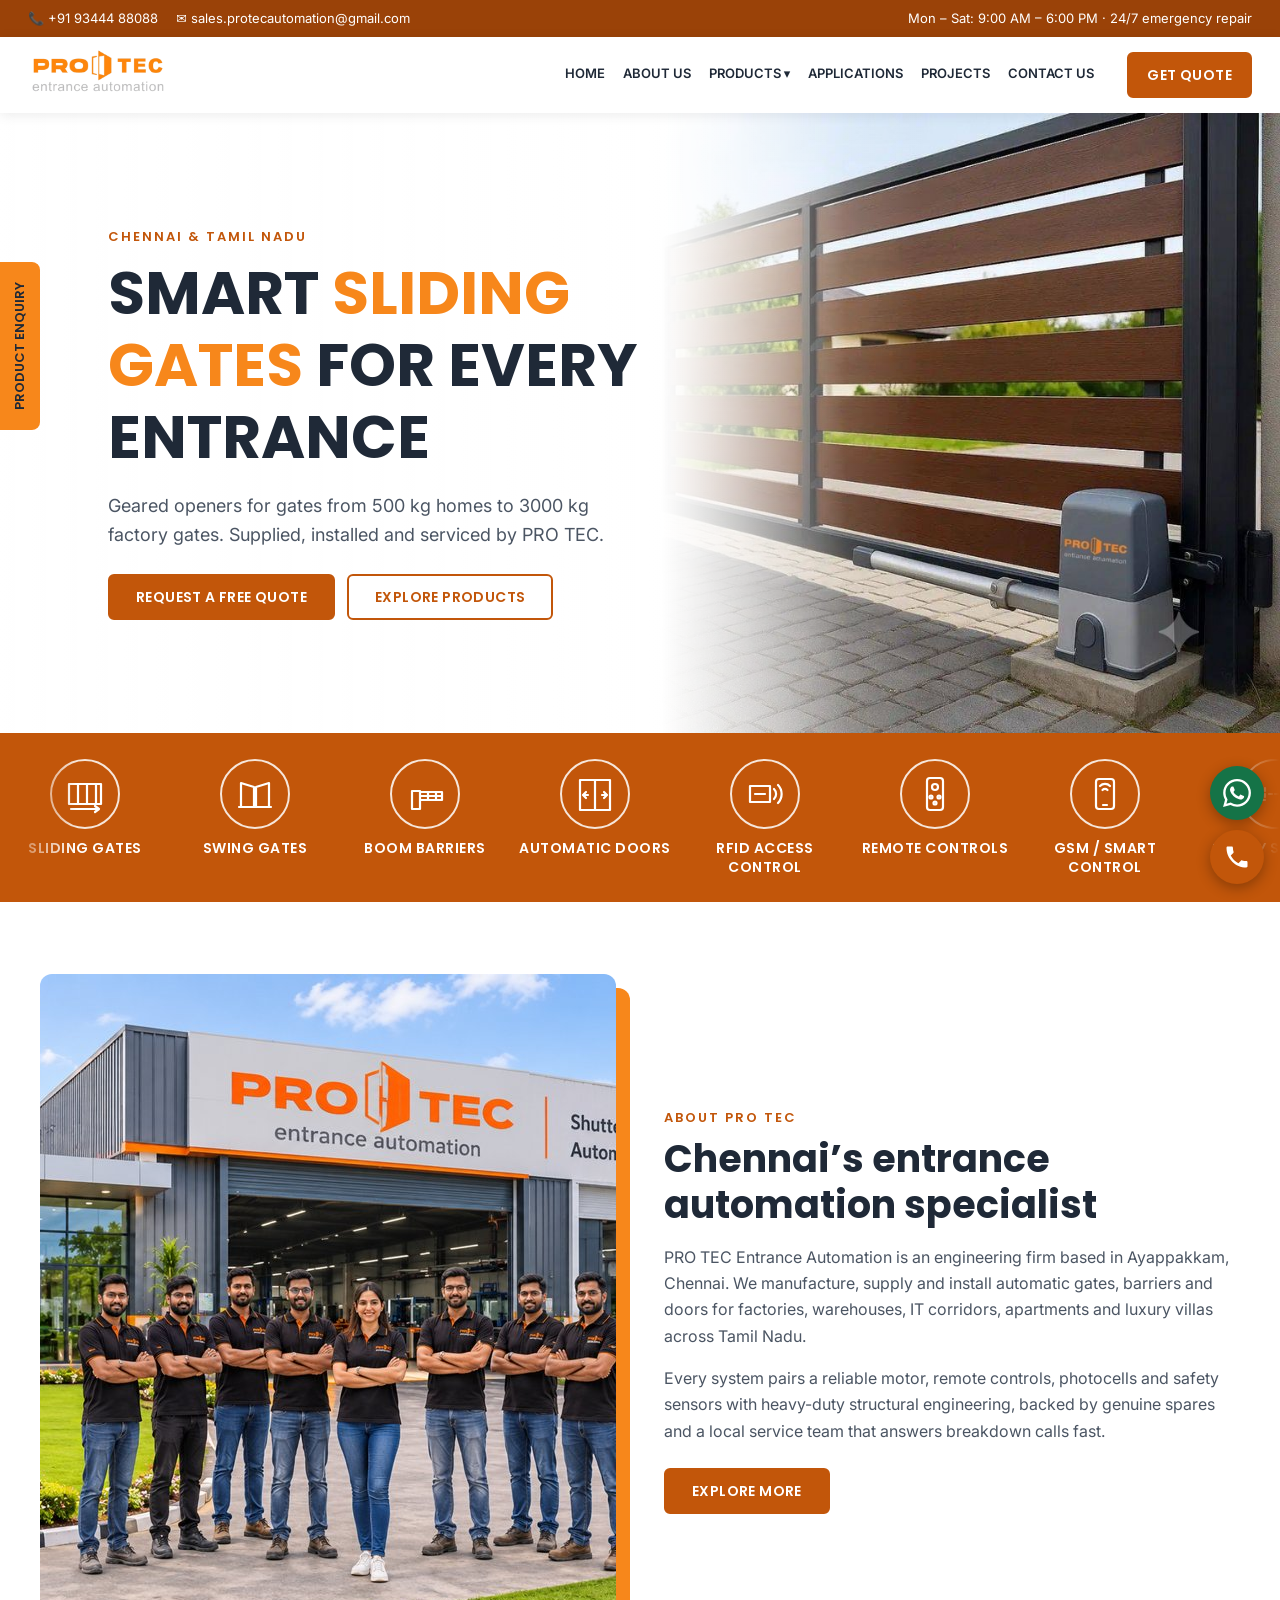
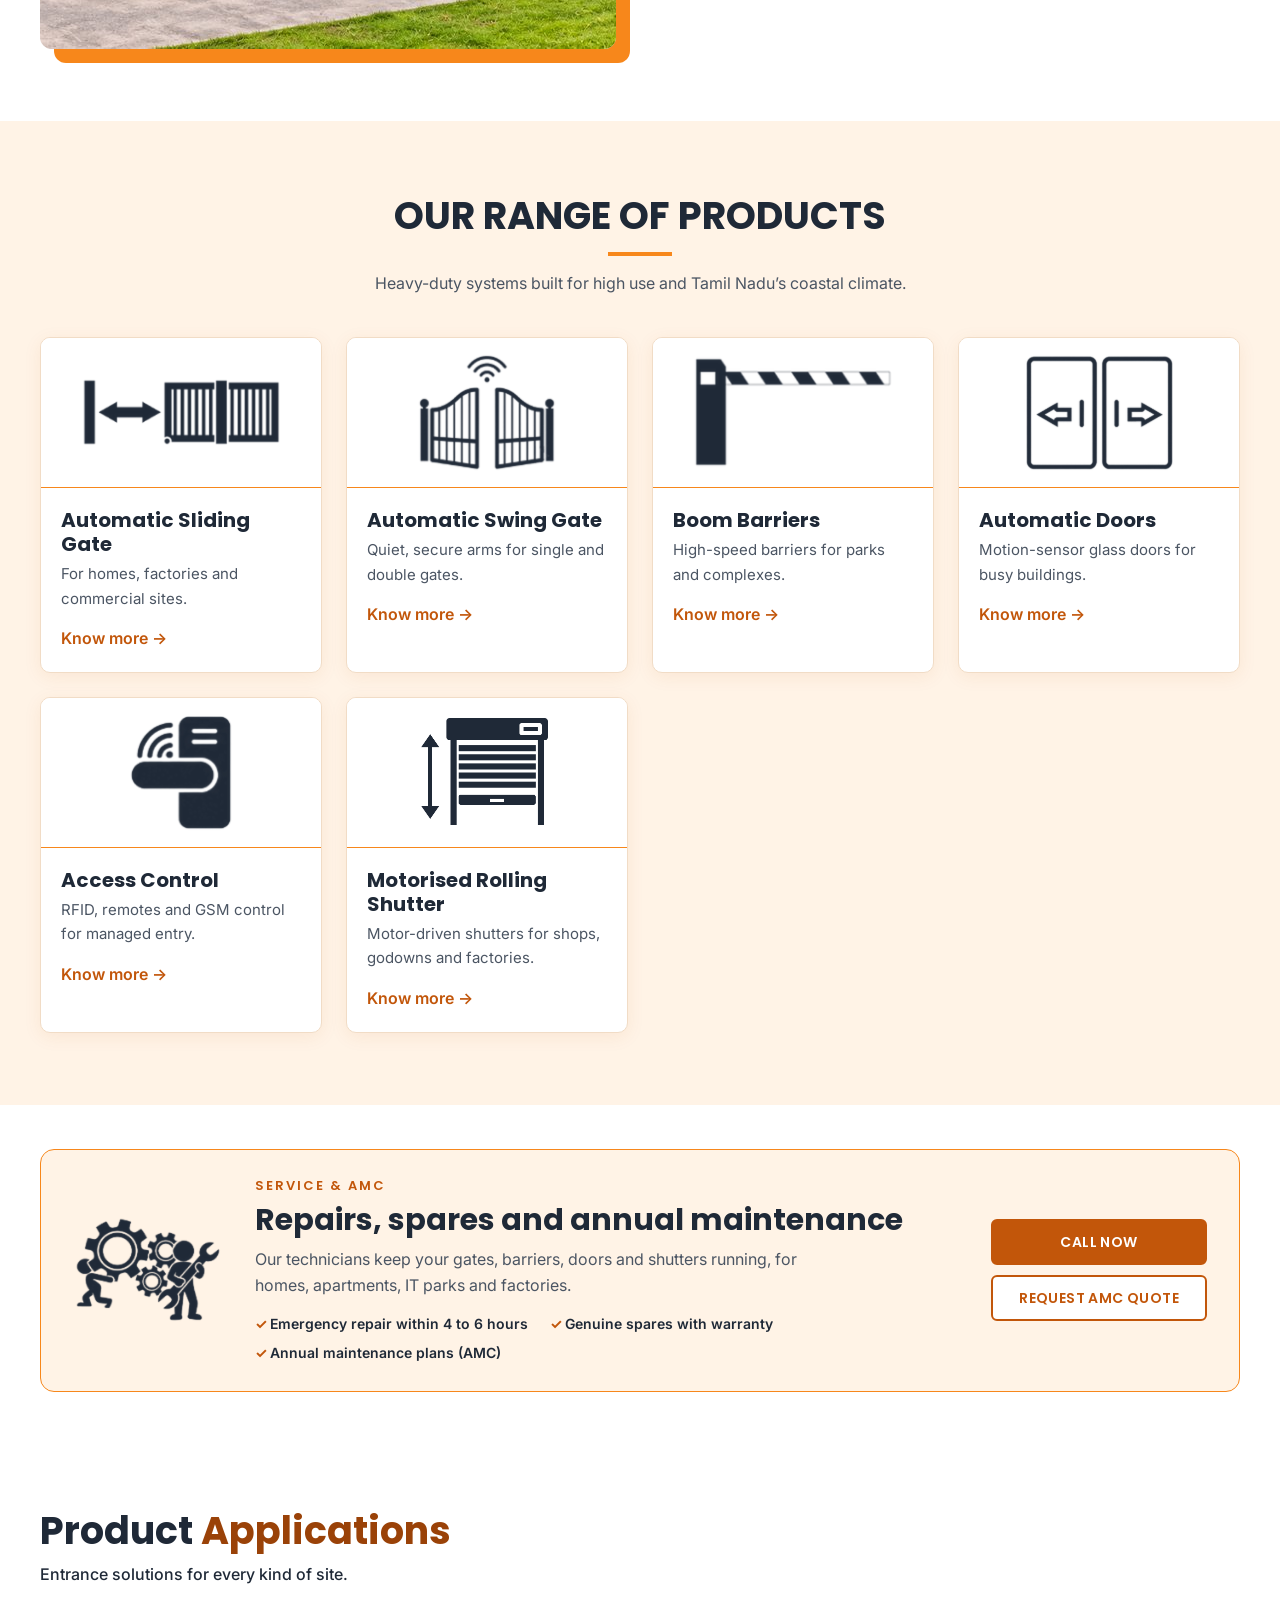
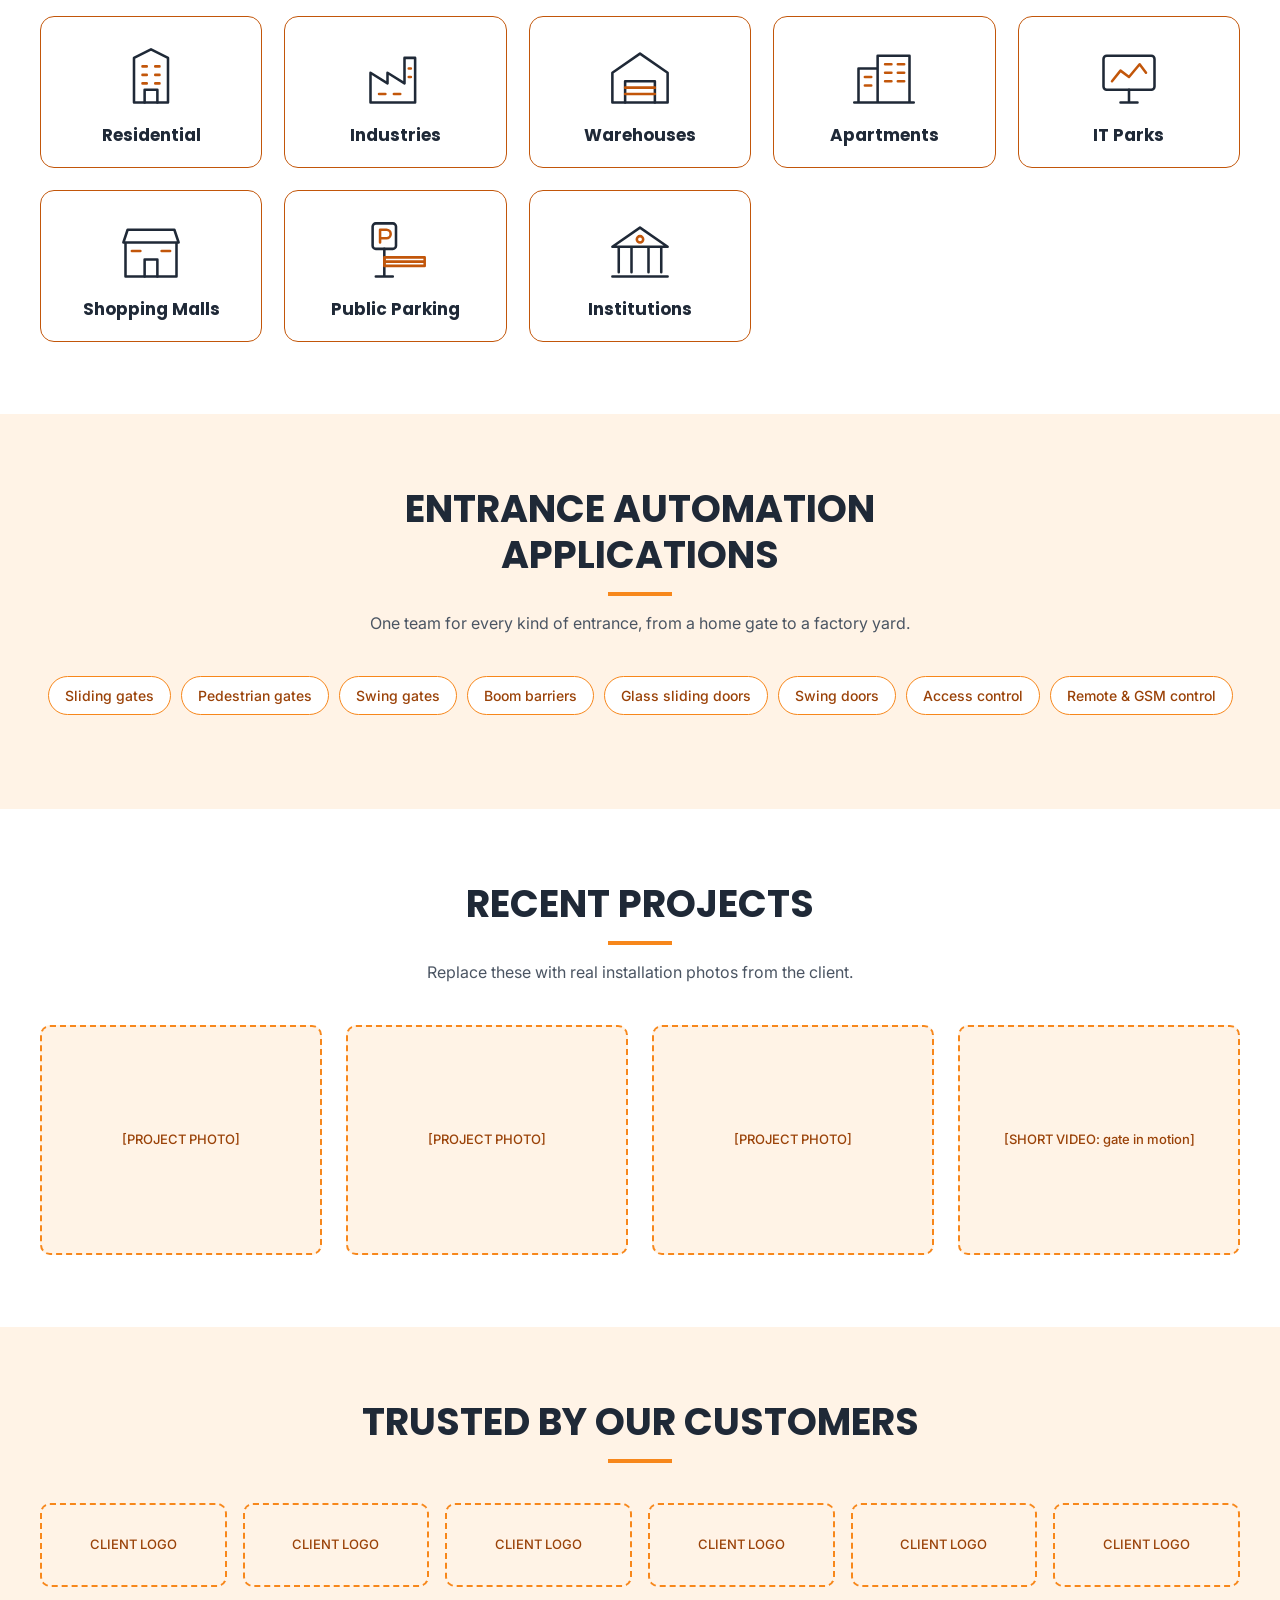
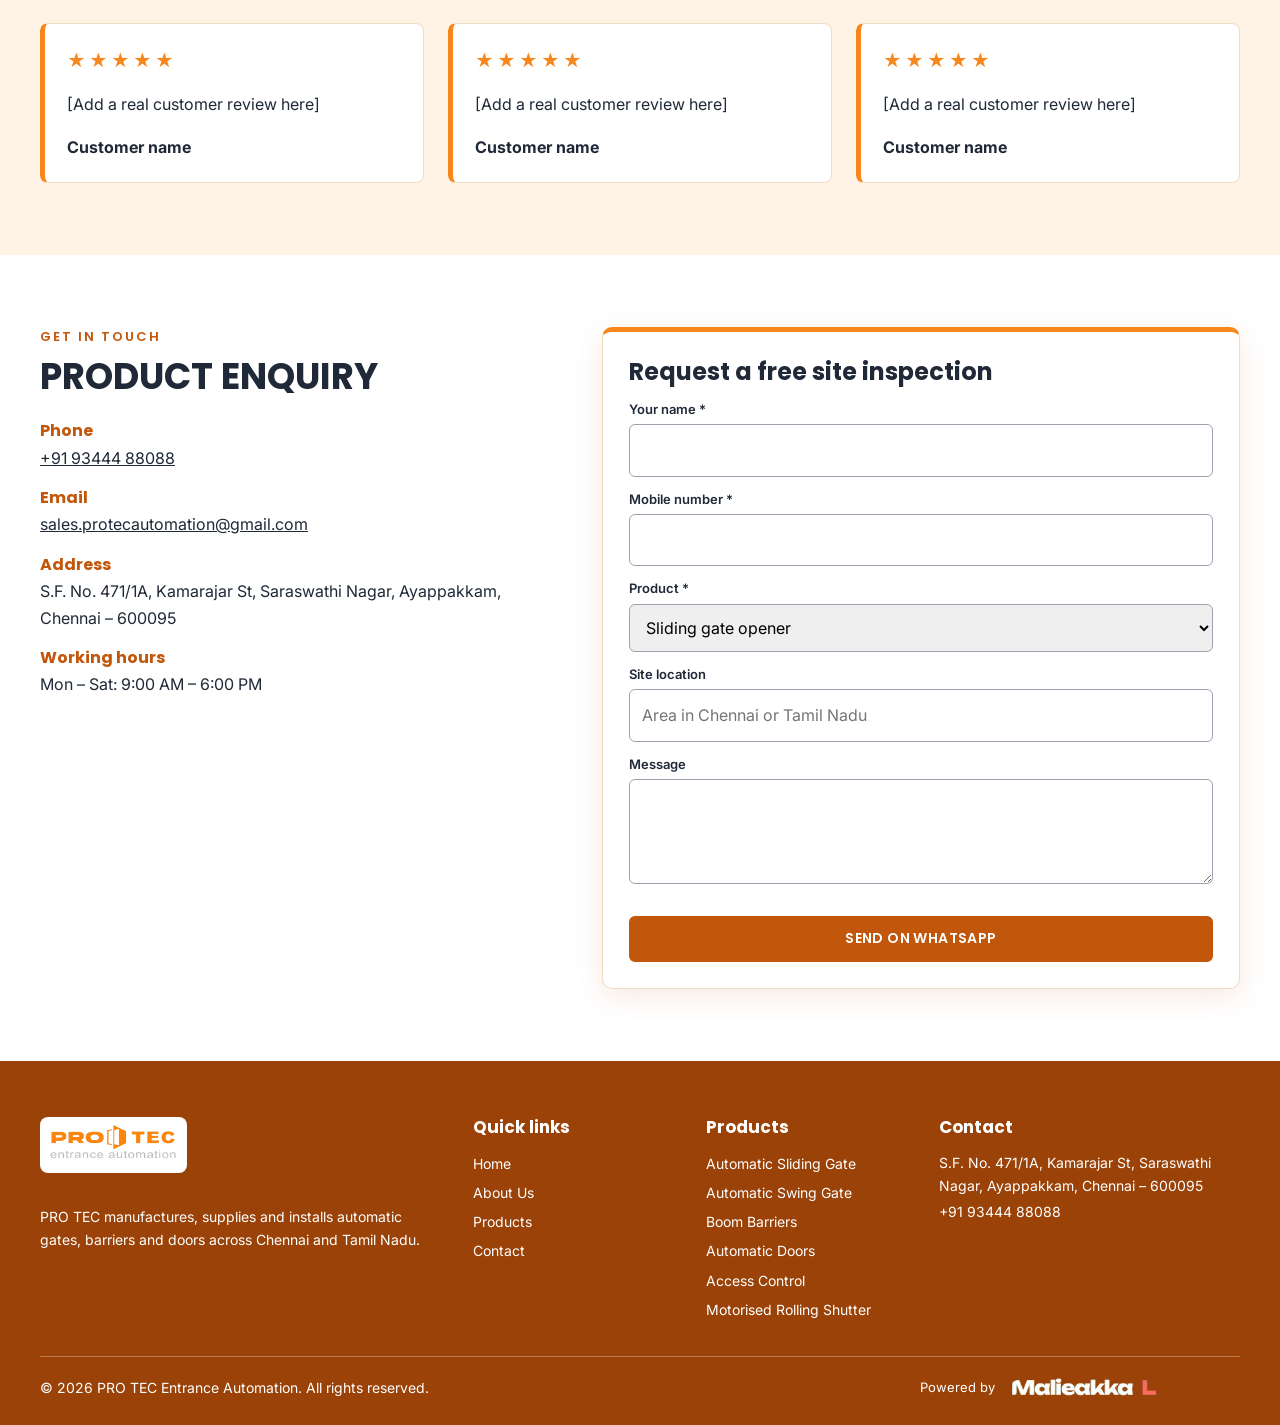
==== commit 567cd0b6: "Add files via upload" ====
--- a/index.html
+++ b/index.html
@@ -77,7 +77,7 @@
 <div><h3>Quick links</h3><a href="#home">Home</a><a href="#about">About Us</a><a href="#products">Products</a><a href="#contact">Contact</a></div>
 <div><h3>Products</h3><a href="automatic-sliding-gate.html">Automatic Sliding Gate</a><a href="automatic-swing-gate.html">Automatic Swing Gate</a><a href="boom-barriers.html">Boom Barriers</a><a href="automatic-doors.html">Automatic Doors</a><a href="access-control.html">Access Control</a><a href="motorised-rolling-shutter.html">Motorised Rolling Shutter</a></div>
 <div><h3>Contact</h3><p>S.F. No. 471/1A, Kamarajar St, Saraswathi Nagar, Ayappakkam, Chennai – 600095<br><a href="tel:+919344488088">+91 93444 88088</a></p></div></div>
-<div class="cp">© 2026 PRO TEC Entrance Automation. All rights reserved.</div></div></footer>
+<div class="cp"><span>© 2026 PRO TEC Entrance Automation. All rights reserved.</span><span class="pw">Powered by <img src="malieakka-logo.png" alt="Malieakka" width="157" height="26" loading="lazy" decoding="async"></span></div></div></footer>
 <a class="enq" href="#contact">Product enquiry</a>
 <div class="fab"><a href="https://wa.me/919344488088" style="background:#157347" aria-label="WhatsApp PRO TEC"><svg viewBox="0 0 24 24" aria-hidden="true"><path d="M17.472 14.382c-.297-.149-1.758-.867-2.03-.967-.273-.099-.471-.148-.67.15-.197.297-.767.966-.94 1.164-.173.199-.347.223-.644.075-.297-.15-1.255-.463-2.39-1.475-.883-.788-1.48-1.761-1.653-2.059-.173-.297-.018-.458.13-.606.134-.133.298-.347.446-.52.149-.174.198-.298.298-.497.099-.198.05-.371-.025-.52-.075-.149-.669-1.612-.916-2.207-.242-.579-.487-.5-.669-.51-.173-.008-.371-.01-.57-.01-.198 0-.52.074-.792.372-.272.297-1.04 1.016-1.04 2.479 0 1.462 1.065 2.875 1.213 3.074.149.198 2.096 3.2 5.077 4.487.709.306 1.262.489 1.694.625.712.227 1.36.195 1.871.118.571-.085 1.758-.719 2.006-1.413.248-.694.248-1.289.173-1.413-.074-.124-.272-.198-.57-.347m-5.421 7.403h-.004a9.87 9.87 0 01-5.031-1.378l-.361-.214-3.741.982.998-3.648-.235-.374a9.86 9.86 0 01-1.51-5.26c.001-5.45 4.436-9.884 9.888-9.884 2.64 0 5.122 1.03 6.988 2.898a9.825 9.825 0 012.893 6.994c-.003 5.45-4.437 9.884-9.885 9.884m8.413-18.297A11.815 11.815 0 0012.05 0C5.495 0 .16 5.335.157 11.892c0 2.096.547 4.142 1.588 5.945L.057 24l6.305-1.654a11.882 11.882 0 005.683 1.448h.005c6.554 0 11.89-5.335 11.893-11.893a11.821 11.821 0 00-3.48-8.413Z"/></svg></a><a href="tel:+919344488088" style="background:var(--od)" aria-label="Call PRO TEC"><svg viewBox="0 0 24 24" aria-hidden="true"><path d="M6.62 10.79c1.44 2.83 3.76 5.14 6.59 6.59l2.2-2.2c.27-.27.67-.36 1.02-.24 1.12.37 2.33.57 3.57.57.55 0 1 .45 1 1V20c0 .55-.45 1-1 1-9.39 0-17-7.61-17-17 0-.55.45-1 1-1h3.5c.55 0 1 .45 1 1 0 1.25.2 2.45.57 3.57.11.35.03.74-.25 1.02l-2.2 2.2z"/></svg></a></div>
 <script>
--- a/style.css
+++ b/style.css
@@ -52,7 +52,7 @@
 label{display:block;font-size:13px;font-weight:600;margin:12px 0 4px}input,select,textarea{width:100%;padding:12px;border:1px solid #9CA3AF;border-radius:6px;font:inherit}
 input:focus,select:focus,textarea:focus{outline:3px solid var(--or);outline-offset:0}
 footer{background:var(--ox);color:#fff;padding:56px 0 24px;font-size:14px}footer .g{grid-template-columns:2fr 1fr 1fr 1.5fr;gap:32px}footer h3{font-size:17px;margin-bottom:12px}footer a{display:block;text-decoration:none;padding:3px 0}footer a:hover{text-decoration:underline}
-.cp{border-top:1px solid rgba(255,255,255,.3);margin-top:32px;padding-top:18px;text-align:center}
+.cp{border-top:1px solid rgba(255,255,255,.3);margin-top:32px;padding-top:18px;display:flex;justify-content:space-between;align-items:center;gap:12px 24px;flex-wrap:wrap;padding-right:78px}.cp .pw{display:inline-flex;align-items:center;gap:10px;font-size:13px}.cp .pw img{height:26px;width:auto;display:block}@media(max-width:700px){.cp{justify-content:center;text-align:center;padding-right:0;padding-bottom:70px}}
 .fab{position:fixed;right:16px;bottom:16px;display:flex;flex-direction:column;gap:10px;z-index:50}.fab a{width:54px;height:54px;border-radius:50%;display:flex;align-items:center;justify-content:center;color:#fff;font:700 12px Poppins;text-decoration:none;box-shadow:0 4px 14px rgba(0,0,0,.3)}
 .enq{position:fixed;left:0;top:50%;transform:translateY(-50%) rotate(-90deg);transform-origin:left top;background:var(--or);color:#1F2937;font:600 13px Poppins;padding:10px 20px;border-radius:0 0 8px 8px;text-decoration:none;z-index:50;text-transform:uppercase}
 header .w,.top .w{max-width:none;padding-left:28px;padding-right:28px}
